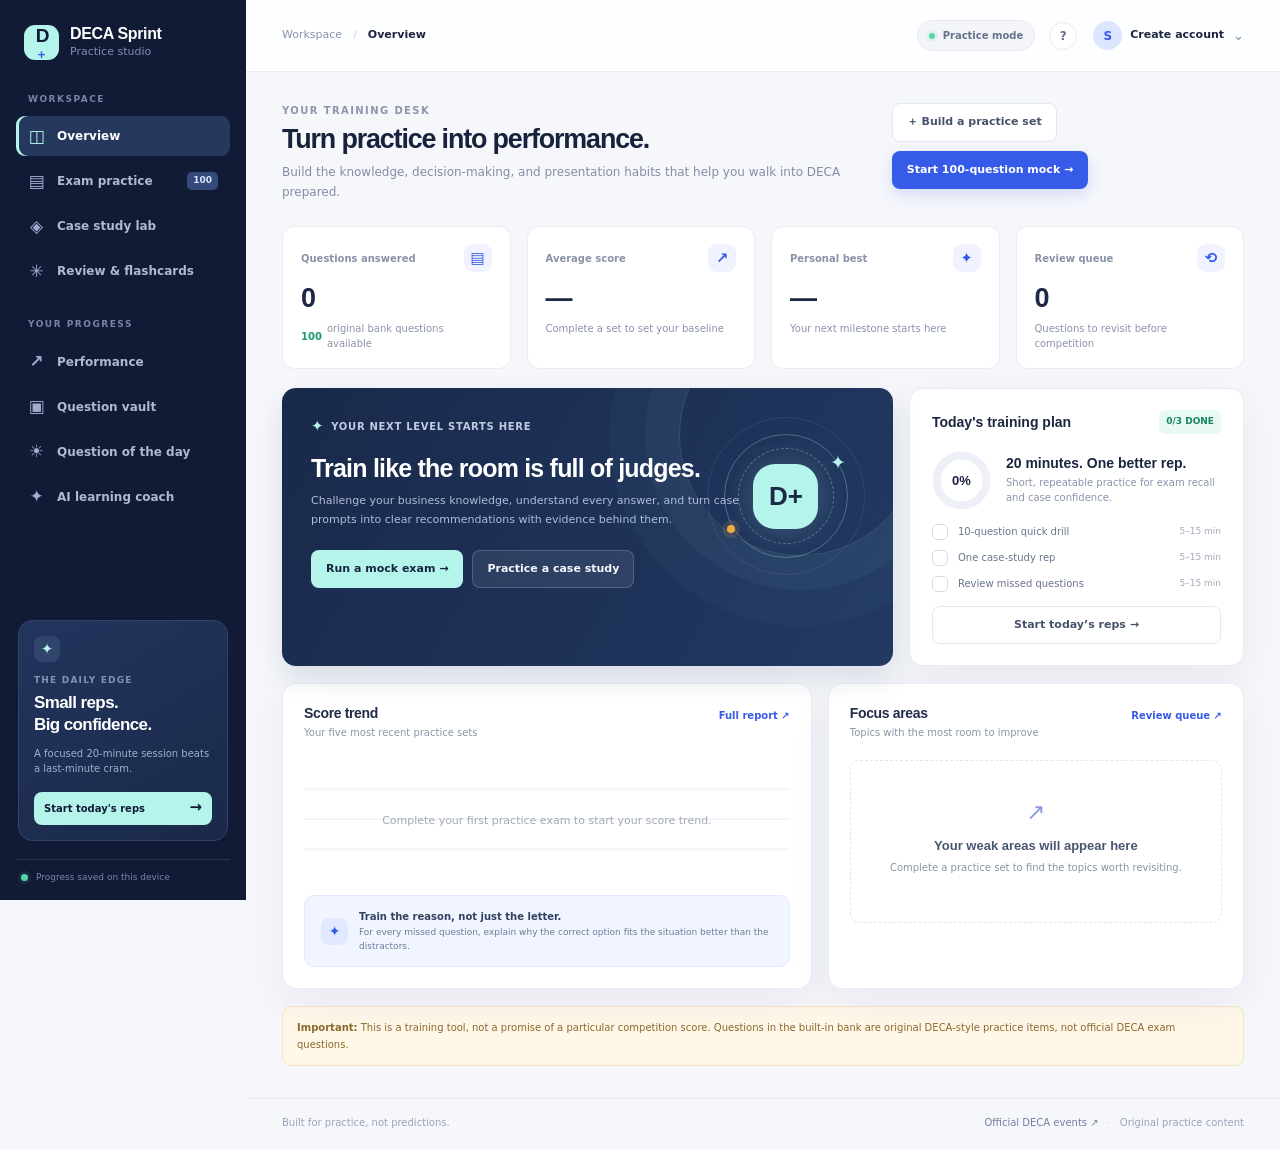
==== DECA_Sprint.html @ be333ed2 "Add files via upload" ====
<!doctype html>
<html lang="en">
<head>
  <meta charset="utf-8" />
  <meta name="viewport" content="width=device-width, initial-scale=1" />
  <meta name="theme-color" content="#111b35" />
  <meta name="description" content="A DECA practice studio for original exam-style questions, answer explanations, and role-play rehearsal." />
  <title>DECA Sprint — Practice Studio</title>
  <style>
:root{--ink:#1b2540;--muted:#768099;--muted2:#98a1b5;--line:#e8ebf2;--paper:#fff;--bg:#f5f7fb;--navy:#111b35;--navy2:#182644;--blue:#365be9;--blue2:#edf1ff;--cyan:#b5f4eb;--mint:#e3f8ef;--green:#198a62;--amber:#f1ad42;--red:#cc4e5d;--purple:#8b70ef;--shadow:0 14px 40px rgba(28,42,79,.06);font-family:'DM Sans',system-ui,-apple-system,BlinkMacSystemFont,'Segoe UI',sans-serif;color:var(--ink)}
*{box-sizing:border-box}html{scroll-behavior:smooth}body{margin:0;background:var(--bg);font-size:14px;line-height:1.5}button,input,select,textarea{font:inherit}button{cursor:pointer}button:focus-visible,a:focus-visible,input:focus-visible,select:focus-visible,textarea:focus-visible{outline:3px solid rgba(54,91,233,.26);outline-offset:2px}a{color:var(--blue);text-decoration:none}.app-shell{min-height:100vh;display:flex}.sidebar{width:246px;position:fixed;inset:0 auto 0 0;background:var(--navy);color:#d7def0;padding:25px 16px 16px;display:flex;flex-direction:column;z-index:20;overflow-y:auto}.brand{display:flex;align-items:center;gap:11px;padding:0 8px 32px;color:white}.brand-mark{width:35px;height:35px;display:inline-grid;place-items:center;background:var(--cyan);color:var(--navy);border-radius:11px;font:800 19px Manrope,sans-serif;letter-spacing:-2px;flex:none}.brand-mark span{color:var(--blue);font-size:13px;vertical-align:top;letter-spacing:0}.brand-copy strong{font:800 16px Manrope,sans-serif;display:block;letter-spacing:-.35px}.brand-copy small{display:block;font-size:11px;color:#8290b1;margin-top:1px}.sidebar-label{color:#7785a8;letter-spacing:1.5px;font-weight:700;font-size:9px;padding:0 12px 10px}.sidebar-label.spaced{margin-top:27px}.primary-nav{display:grid;gap:5px}.nav-item{width:100%;border:0;display:flex;align-items:center;gap:12px;padding:11px 12px;color:#aeb9d4;border-radius:9px;background:transparent;text-align:left;font-size:12px;font-weight:600;transition:background .16s,color .16s}.nav-item:hover{background:#1b2a4a;color:white}.nav-item.active{background:#27385f;color:#fff;box-shadow:inset 3px 0 0 var(--cyan)}.nav-icon{width:17px;font-size:17px;text-align:center;color:#9eacd0;line-height:1}.nav-item.active .nav-icon{color:var(--cyan)}.nav-count{font-size:9px;margin-left:auto;background:#334a7a;border-radius:5px;padding:2px 6px;color:#dbe5ff}.nav-dot{margin-left:auto;width:6px;height:6px;background:var(--amber);border-radius:50%;display:none}.nav-dot.show{display:block}.sidebar-spacer{min-height:25px;flex:1}.sidebar-challenge{background:linear-gradient(150deg,#22355d,#1a2949);border:1px solid #314469;border-radius:14px;padding:15px;margin:24px 2px 18px}.challenge-icon{width:26px;height:26px;display:grid;place-items:center;border-radius:8px;background:#31446c;color:var(--cyan);font-size:15px;margin-bottom:12px}.challenge-eyebrow{font-size:9px;font-weight:700;letter-spacing:1.2px;color:#8293b9;margin:0 0 5px}.sidebar-challenge strong{font:800 17px/1.3 Manrope,sans-serif;color:#fff;letter-spacing:-.6px}.challenge-copy{font-size:10px;color:#a2b0cf;line-height:1.55;margin:9px 0 15px}.sidebar-challenge-btn{border:0;background:var(--cyan);color:var(--navy);width:100%;border-radius:8px;padding:9px 10px;font-weight:700;font-size:10px;text-align:left}.sidebar-challenge-btn span{float:right;font-size:15px;line-height:12px}.sidebar-foot{padding:11px 5px 0;border-top:1px solid #293652;display:flex;gap:8px;align-items:center;color:#7785a8;font-size:9px}.status-pip{display:inline-block;width:7px;height:7px;background:#53d5a5;border-radius:50%;box-shadow:0 0 0 3px rgba(83,213,165,.1);flex:none}.main-area{margin-left:246px;width:calc(100% - 246px);min-width:0;display:flex;flex-direction:column;min-height:100vh}.topbar{height:72px;display:flex;align-items:center;justify-content:space-between;padding:0 36px;background:rgba(255,255,255,.82);border-bottom:1px solid #e9ecf3;position:sticky;top:0;z-index:10;backdrop-filter:blur(15px)}.breadcrumbs{display:flex;align-items:center;gap:11px;font-size:11px;color:#8992a7}.breadcrumbs strong{font-weight:700;color:var(--ink)}.crumb-slash{color:#ccd2df}.topbar-actions{display:flex;align-items:center;gap:14px}.practice-tag{font-size:10px;font-weight:700;color:#67728c;background:#f3f5fa;border:1px solid #e7eaf2;border-radius:20px;padding:7px 11px;display:flex;align-items:center;gap:8px}.practice-tag .status-pip{width:6px;height:6px}.icon-button{border:1px solid #e6eaf2;background:white;color:#66718b;width:28px;height:28px;border-radius:50%;font-size:12px;font-weight:700}.profile-button{display:flex;align-items:center;gap:8px;background:transparent;border:0;padding:0 0 0 2px;color:var(--ink);font-size:11px;font-weight:700}.avatar{width:29px;height:29px;border-radius:50%;display:grid;place-items:center;background:#dce6ff;color:#365be9;font-size:12px;font-weight:800}.chevron{font-size:13px;color:#939bb0;margin-left:1px}.mobile-brand{display:none}.content-area{width:100%;max-width:1430px;padding:31px 36px 32px;margin:0 auto;flex:1;min-width:0;outline:none}.global-footer{padding:16px 36px 20px;color:#9aa3b6;font-size:10px;display:flex;align-items:center;justify-content:space-between;border-top:1px solid #e8ebf2}.global-footer a{color:#7280a1}.footer-sep{margin:0 9px;color:#c5cad6}
.eyebrow{font-size:10px;letter-spacing:1.4px;font-weight:800;color:#8c96ac;text-transform:uppercase}.page-title{font:800 clamp(24px,2.1vw,31px)/1.22 Manrope,sans-serif;letter-spacing:-1.15px;margin:5px 0 7px;color:#18223c}.page-subtitle{font-size:12px;color:#838da4;margin:0;line-height:1.65;max-width:680px}.header-row{display:flex;justify-content:space-between;align-items:flex-start;gap:20px;margin-bottom:24px}.header-actions{display:flex;gap:9px;align-items:center;flex-wrap:wrap}.btn{display:inline-flex;align-items:center;justify-content:center;gap:8px;border:1px solid transparent;border-radius:8px;padding:10px 14px;font-size:11px;font-weight:700;transition:transform .14s,background .14s,border-color .14s;color:var(--ink);background:white}.btn:active{transform:translateY(1px)}.btn-primary{background:var(--blue);color:white;box-shadow:0 6px 15px rgba(54,91,233,.17)}.btn-primary:hover{background:#284dd8}.btn-secondary{border-color:#e3e7f0;background:#fff;color:#46516b}.btn-secondary:hover{border-color:#c6cee1;background:#fbfcff}.btn-ghost{background:transparent;color:#64708b;border-color:transparent}.btn-ghost:hover{background:#eff2f9}.btn-dark{background:var(--navy);color:#fff}.btn-danger{background:#fff5f5;border-color:#f3d6d9;color:#b33e4b}.btn-small{font-size:10px;padding:7px 10px;border-radius:7px}.btn-full{width:100%}.panel{background:#fff;border:1px solid #e9ecf3;border-radius:14px;box-shadow:var(--shadow)}.panel-pad{padding:21px}.section-title{font:800 14px Manrope,sans-serif;letter-spacing:-.35px;margin:0;color:#202b47}.section-desc{font-size:10px;color:#8b95aa;margin:4px 0 0;line-height:1.6}.panel-heading{display:flex;justify-content:space-between;align-items:flex-start;gap:15px;margin-bottom:19px}.link-btn{color:var(--blue);font-weight:700;font-size:10px;border:0;background:transparent;padding:3px 0}.muted{color:var(--muted)}.tiny{font-size:10px}.small{font-size:11px}.rule{border:0;border-top:1px solid #edf0f6;margin:17px 0}.grid{display:grid;gap:16px}.stats-grid{grid-template-columns:repeat(4,minmax(0,1fr));margin-bottom:19px}.stat-card{padding:17px 18px;border:1px solid #e9ecf3;border-radius:12px;background:#fff;min-width:0}.stat-top{display:flex;align-items:center;justify-content:space-between;gap:8px;color:#8992a8;font-size:10px;font-weight:600}.stat-icon{width:28px;height:28px;border-radius:9px;display:grid;place-items:center;background:#f0f3ff;color:var(--blue);font-size:15px}.stat-value{font:800 27px/1.25 Manrope,sans-serif;letter-spacing:-1.1px;margin:10px 0 5px;color:#1d2844}.stat-foot{font-size:10px;color:#8993a9;display:flex;align-items:center;gap:5px}.delta{font-weight:800;color:#1a986d}.overview-grid{grid-template-columns:minmax(0,1.55fr) minmax(260px,.85fr);align-items:stretch}.hero-card{position:relative;overflow:hidden;border:0;background:linear-gradient(120deg,#19294b,#223962);color:#fff;min-height:236px;padding:27px 29px;box-shadow:0 13px 28px rgba(23,39,77,.12)}.hero-card:after{content:"";position:absolute;width:240px;height:240px;border:1px solid rgba(181,244,235,.15);border-radius:50%;right:-28px;top:-74px;box-shadow:0 0 0 34px rgba(181,244,235,.035),0 0 0 70px rgba(181,244,235,.025)}.hero-kicker{display:flex;align-items:center;gap:7px;color:#c1cce2;font-size:10px;font-weight:700;letter-spacing:.7px}.hero-kicker span{color:var(--cyan);font-size:15px}.hero-title{font:800 25px/1.23 Manrope,sans-serif;letter-spacing:-.8px;max-width:440px;margin:15px 0 9px;position:relative;z-index:1}.hero-copy{font-size:11px;color:#b0bdd8;max-width:440px;line-height:1.7;margin:0 0 20px;position:relative;z-index:1}.hero-actions{display:flex;gap:9px;align-items:center;position:relative;z-index:1}.btn-cyan{background:var(--cyan);color:#172440}.btn-cyan:hover{background:#d0fff6}.hero-secondary{background:rgba(255,255,255,.08);border-color:rgba(255,255,255,.18);color:#f7f9ff}.hero-secondary:hover{background:rgba(255,255,255,.14)}.hero-orbit{position:absolute;right:45px;top:46px;width:124px;height:124px;border:1px solid rgba(181,244,235,.3);border-radius:50%;display:grid;place-items:center;z-index:1}.hero-orbit:before,.hero-orbit:after{content:"";position:absolute;inset:13px;border:1px dashed rgba(181,244,235,.35);border-radius:50%}.hero-orbit:after{inset:-18px;border-color:rgba(255,255,255,.08);border-style:solid}.orbit-center{width:65px;height:65px;border-radius:22px;background:var(--cyan);color:#1b2944;display:grid;place-items:center;font:800 26px Manrope,sans-serif;box-shadow:0 0 32px rgba(181,244,235,.22)}.orbit-spark{position:absolute;right:1px;top:13px;color:var(--cyan);font-size:19px}.orbit-dot{position:absolute;width:8px;height:8px;border-radius:50%;background:var(--amber);left:2px;bottom:24px;box-shadow:0 0 0 5px rgba(241,173,66,.13)}.daily-card{padding:21px 22px;display:flex;flex-direction:column;min-height:236px}.daily-top{display:flex;align-items:center;justify-content:space-between}.daily-top h2{margin:0;font:800 14px Manrope,sans-serif}.day-pill{font-size:9px;font-weight:800;background:#e7f9f0;color:#17865f;border-radius:6px;padding:5px 7px}.daily-progress{display:flex;gap:15px;align-items:center;margin:17px 0 14px}.progress-ring{width:59px;height:59px;position:relative;flex:none}.progress-ring svg{width:100%;height:100%;transform:rotate(-90deg)}.ring-bg{fill:none;stroke:#edf0f6;stroke-width:7}.ring-value{fill:none;stroke:var(--blue);stroke-width:7;stroke-linecap:round;stroke-dasharray:138;stroke-dashoffset:138;transition:stroke-dashoffset .4s}.ring-center{position:absolute;inset:0;display:grid;place-items:center;font:800 13px Manrope,sans-serif}.daily-progress strong{font:800 14px Manrope,sans-serif;display:block}.daily-progress p{color:#8993aa;font-size:10px;line-height:1.55;margin:4px 0 0}.task-list{display:grid;gap:10px;margin:0 0 14px}.task-line{display:flex;align-items:center;gap:10px;font-size:10px;color:#69748d}.task-check{width:16px;height:16px;border-radius:5px;border:1.5px solid #d6dce9;display:inline-grid;place-items:center;color:white;font-size:10px;flex:none}.task-check.done{background:#1d9b6f;border-color:#1d9b6f}.daily-card .btn{margin-top:auto}.lower-grid{grid-template-columns:minmax(0,1.12fr) minmax(0,.88fr);margin-top:17px;align-items:stretch}.performance-card,.weak-card{padding:21px}.mini-chart{height:118px;width:100%;display:flex;align-items:flex-end;gap:14px;padding:5px 5px 0;position:relative;background:repeating-linear-gradient(to bottom,transparent 0,transparent 28px,#f0f2f7 29px,#f0f2f7 30px)}.chart-col{flex:1;display:flex;align-items:center;justify-content:flex-end;flex-direction:column;gap:6px;height:100%;min-width:0}.chart-bar{width:min(28px,70%);background:#aebcf9;border-radius:5px 5px 2px 2px;min-height:4px;position:relative;transition:height .3s}.chart-bar.latest{background:var(--blue)}.chart-label{font-size:9px;color:#a0a8b8}.chart-val{font-size:9px;color:#7e89a4;font-weight:700}.chart-empty{font-size:11px;color:#a0a8b8;text-align:center;margin:auto}.weak-list{display:grid;gap:15px}.weak-row{display:grid;grid-template-columns:minmax(0,1fr) 92px;gap:13px;align-items:center}.weak-row-title{font-size:10px;font-weight:700;color:#38435f}.weak-row-sub{color:#969fb2;font-size:9px;margin-top:3px}.weak-track{height:6px;background:#f0f2f8;border-radius:8px;overflow:hidden}.weak-fill{height:100%;background:var(--purple);border-radius:8px}.weak-fill.low{background:#efb556}.weak-row-rate{text-align:right;font-size:10px;font-weight:800;color:#78839a;margin-bottom:4px}.tip-strip{margin-top:17px;padding:13px 16px;background:#f0f5ff;border:1px solid #e1e9ff;border-radius:10px;display:flex;align-items:center;gap:11px}.tip-icon{width:27px;height:27px;background:#e0e9ff;border-radius:8px;display:grid;place-items:center;color:#365be9;flex:none}.tip-strip strong{font-size:10px;display:block;color:#334260}.tip-strip p{margin:2px 0 0;font-size:9px;color:#6f7b97;line-height:1.5}
/* setup */
.setup-layout{display:grid;grid-template-columns:minmax(0,1.35fr) minmax(290px,.65fr);gap:17px;align-items:start}.setup-main{padding:23px}.setup-section{padding:0 0 22px;margin-bottom:20px;border-bottom:1px solid #edf0f6}.setup-section:last-child{padding-bottom:0;margin-bottom:0;border:0}.step-head{display:flex;gap:11px;align-items:flex-start;margin-bottom:15px}.step-number{width:25px;height:25px;display:grid;place-items:center;border:1px solid #dfe5f2;border-radius:8px;color:var(--blue);font:800 11px Manrope,sans-serif;flex:none}.step-title{font:800 13px Manrope,sans-serif;margin:0}.step-copy{font-size:10px;color:#8c95a9;margin:3px 0 0}.choice-grid{display:grid;grid-template-columns:repeat(3,minmax(0,1fr));gap:9px}.choice-card{border:1px solid #e5e9f1;border-radius:10px;padding:13px 12px;background:white;text-align:left;position:relative;min-height:106px;transition:all .15s}.choice-card:hover{border-color:#bdcaff}.choice-card.selected{border:1.5px solid var(--blue);background:#f7f8ff;box-shadow:0 0 0 3px rgba(54,91,233,.06)}.choice-card.selected:after{content:'✓';position:absolute;right:10px;top:9px;background:var(--blue);color:white;border-radius:50%;width:17px;height:17px;display:grid;place-items:center;font-size:10px;font-weight:800}.choice-icon{width:27px;height:27px;border-radius:8px;display:grid;place-items:center;background:#e8edff;color:#365be9;font-size:15px;margin-bottom:10px}.choice-card:nth-child(2) .choice-icon{background:#e5f8f2;color:#128560}.choice-card:nth-child(3) .choice-icon{background:#fff0d9;color:#b67517}.choice-name{display:block;font:800 11px Manrope,sans-serif;color:#303b56}.choice-detail{display:block;font-size:9px;color:#8993a8;line-height:1.5;margin-top:4px;padding-right:8px}.form-label{font-size:10px;font-weight:800;color:#4a5570;display:block;margin-bottom:7px}.field{width:100%;border:1px solid #e1e6f0;border-radius:8px;padding:10px 11px;background:#fff;color:#38435d;font-size:11px;outline:none}.field:focus{border-color:#99adff;box-shadow:0 0 0 3px rgba(54,91,233,.07)}.field-grid{display:grid;grid-template-columns:1fr 1fr;gap:15px}.field-note{font-size:9px;color:#939cb0;margin-top:6px;line-height:1.5}.count-grid{display:grid;grid-template-columns:repeat(4,minmax(0,1fr));gap:8px}.count-choice{border:1px solid #e4e8f1;border-radius:8px;background:#fff;text-align:center;padding:11px 6px;color:#58647d}.count-choice strong{font:800 16px Manrope,sans-serif;display:block}.count-choice span{font-size:9px;color:#8e98ad}.count-choice.selected{border-color:var(--blue);background:#f6f8ff;color:var(--blue)}.count-choice:disabled{opacity:.35;cursor:not-allowed}.setup-side{display:grid;gap:14px}.exam-preview{padding:21px;background:linear-gradient(145deg,#172443,#24385e);color:white;border-radius:13px;box-shadow:var(--shadow)}.preview-chip{font-size:9px;letter-spacing:.9px;text-transform:uppercase;color:#a7b4d2;font-weight:800}.preview-big{font:800 35px Manrope,sans-serif;letter-spacing:-1.8px;margin:12px 0 0}.preview-big small{font:600 11px 'DM Sans';letter-spacing:0;color:#a9b5d0}.preview-sub{font-size:10px;color:#b0bdd6;margin:3px 0 17px}.preview-metrics{display:grid;grid-template-columns:1fr 1fr;border-top:1px solid rgba(255,255,255,.14);padding-top:15px;gap:13px}.preview-metric-label{font-size:9px;color:#9caccd}.preview-metric-value{font:700 13px Manrope,sans-serif;margin-top:2px}.preview-note{font-size:9px;color:#a7b4d2;line-height:1.6;margin:16px 0 0}.standards-card{padding:18px}.standards-list{display:grid;gap:12px;margin-top:14px}.standard-row{display:flex;gap:9px;align-items:flex-start;font-size:10px;color:#6c7893}.standard-check{display:grid;place-items:center;width:18px;height:18px;border-radius:6px;background:#e6f8f0;color:#1d926b;font-size:10px;flex:none}.standards-row-copy strong{display:block;color:#43506d;font-size:10px}.standards-row-copy span{font-size:9px;color:#98a1b4;display:block;margin-top:2px}
/* Exam */
.exam-toolbar{display:flex;align-items:center;justify-content:space-between;gap:12px;margin-bottom:17px}.exam-labels{display:flex;align-items:center;gap:8px;flex-wrap:wrap}.pill{display:inline-flex;align-items:center;gap:6px;padding:5px 8px;border-radius:6px;font-size:9px;font-weight:800;background:#f1f3fa;color:#69758f}.pill.blue{color:var(--blue);background:#edf1ff}.pill.green{color:#14805c;background:#e4f8ef}.pill.gold{color:#9d6818;background:#fff3dd}.exam-timer{font:800 16px Manrope,sans-serif;letter-spacing:.2px;color:#263250;display:flex;align-items:center;gap:8px}.exam-timer.warning{color:#ba3e4e}.timer-icon{font-size:16px;color:#8490ab}.exam-progress-track{height:5px;background:#e9edf6;border-radius:6px;overflow:hidden;margin-bottom:19px}.exam-progress-fill{height:100%;background:var(--blue);border-radius:6px;transition:width .2s}.exam-layout{display:grid;grid-template-columns:minmax(0,1fr) 250px;gap:16px;align-items:start}.question-panel{padding:25px;min-height:460px}.question-meta{display:flex;justify-content:space-between;align-items:center;gap:10px;margin-bottom:18px}.question-number{font-size:10px;color:#8d97aa;font-weight:700;letter-spacing:.5px}.flag-btn{background:transparent;border:0;color:#8d96aa;font-size:10px;display:flex;align-items:center;gap:6px;padding:5px}.flag-btn.flagged{color:#b57b1d}.question-stem{font:700 19px/1.5 Manrope,sans-serif;letter-spacing:-.35px;max-width:840px;margin:0 0 23px;color:#202b47}.answer-options{display:grid;gap:10px}.answer-option{width:100%;display:flex;align-items:flex-start;gap:12px;border:1px solid #e4e8f1;border-radius:10px;padding:13px 14px;background:#fff;color:#3b4661;text-align:left;transition:all .15s}.answer-option:hover{border-color:#b6c6ff;background:#fbfcff}.answer-option.selected{border-color:var(--blue);background:#f7f8ff;box-shadow:0 0 0 2px rgba(54,91,233,.055)}.answer-letter{width:25px;height:25px;border:1px solid #dfe4ef;border-radius:7px;display:grid;place-items:center;flex:none;font-size:10px;font-weight:800;color:#75809a;background:#fff}.answer-option.selected .answer-letter{background:var(--blue);border-color:var(--blue);color:#fff}.answer-text{font-size:12px;line-height:1.55;padding-top:3px}.question-foot{display:flex;justify-content:space-between;align-items:center;gap:12px;border-top:1px solid #edf0f6;margin-top:23px;padding-top:18px}.question-foot-left{font-size:10px;color:#9aa3b6}.question-foot-right{display:flex;gap:8px}.question-side{display:grid;gap:13px}.question-map{padding:17px}.map-head{display:flex;justify-content:space-between;align-items:center;font-size:11px;font-weight:800;color:#3b4661}.map-sub{font-size:9px;color:#969fb1;margin-top:4px}.question-grid{display:grid;grid-template-columns:repeat(5,minmax(0,1fr));gap:6px;margin-top:15px}.qnav{height:29px;border:1px solid #e4e8f0;border-radius:6px;display:grid;place-items:center;background:#fff;color:#8993a8;font-size:9px;font-weight:700}.qnav.current{border-color:var(--blue);background:var(--blue);color:white}.qnav.answered{background:#e8edff;border-color:#dce4ff;color:#3453c7}.qnav.flagged:after{content:'•';color:#dfa13e;font-size:18px;position:absolute;top:-9px;right:3px}.qnav{position:relative}.map-legend{display:flex;gap:11px;flex-wrap:wrap;margin-top:13px;font-size:8px;color:#9099ad}.legend-dot{width:7px;height:7px;border-radius:2px;display:inline-block;margin-right:4px;background:#e8edff}.legend-dot.current{background:var(--blue)}.legend-dot.flag{background:#e4b45e}.submit-card{padding:17px}.submit-card strong{font:800 12px Manrope,sans-serif}.submit-card p{font-size:10px;color:#8c96aa;line-height:1.6;margin:5px 0 13px}.submit-warning{padding:9px 11px;border-radius:7px;background:#fff7e9;color:#90641d;font-size:9px;line-height:1.5;margin-bottom:11px}
/* Results */
.results-hero{padding:24px;background:linear-gradient(130deg,#182746,#263d66);color:white;border-radius:14px;display:grid;grid-template-columns:1fr 190px;gap:20px;align-items:center;position:relative;overflow:hidden;margin-bottom:17px}.results-kicker{color:#b0bedb;font-size:10px;font-weight:800;letter-spacing:1.2px}.results-title{font:800 23px Manrope,sans-serif;margin:7px 0 5px;letter-spacing:-.7px}.results-copy{font-size:11px;color:#bdc8df;line-height:1.7;margin:0;max-width:600px}.score-ring{width:138px;height:138px;border:8px solid rgba(181,244,235,.16);border-top-color:var(--cyan);border-right-color:var(--cyan);border-radius:50%;display:grid;place-items:center;justify-self:center;transform:rotate(18deg)}.score-ring-inner{text-align:center;transform:rotate(-18deg)}.score-num{font:800 35px Manrope,sans-serif;letter-spacing:-1.5px}.score-caption{font-size:9px;color:#aab8d4;font-weight:700}.result-stat-row{display:grid;grid-template-columns:repeat(3,1fr);gap:10px;margin-bottom:17px}.result-stat{padding:14px 16px;background:#fff;border:1px solid #e9ecf3;border-radius:10px}.result-stat-label{font-size:9px;color:#8f99ad;font-weight:700}.result-stat-value{font:800 20px Manrope,sans-serif;margin-top:4px;letter-spacing:-.5px}.answer-key-card{padding:21px}.filter-tabs{display:flex;gap:6px;align-items:center}.filter-tab{border:1px solid #e5e9f2;border-radius:6px;background:#fff;color:#7b869f;font-weight:700;font-size:9px;padding:7px 9px}.filter-tab.active{color:var(--blue);border-color:#d9e1ff;background:#f5f7ff}.answer-table{width:100%;border-collapse:collapse;min-width:680px}.table-wrap{overflow:auto}.answer-table th{text-align:left;font-size:9px;letter-spacing:.7px;color:#929bb0;text-transform:uppercase;padding:11px 10px;border-bottom:1px solid #edf0f6;white-space:nowrap}.answer-table td{padding:13px 10px;border-bottom:1px solid #f0f2f7;vertical-align:top;font-size:10px;color:#596580}.answer-table tr:last-child td{border-bottom:0}.key-q{font-size:11px!important;font-weight:700;color:#303c58!important;min-width:210px;max-width:430px}.key-label{white-space:nowrap;font-weight:800}.key-label.good{color:#15875e}.key-label.bad{color:#c34c5b}.key-explain{line-height:1.6;min-width:220px;max-width:400px}.key-topic{font-size:9px;color:#929cb1;margin-top:4px}
/* Review */
.review-layout{display:grid;grid-template-columns:minmax(0,1.4fr) minmax(260px,.6fr);gap:17px;align-items:start}.flashcard-area{padding:23px}.flashcard{min-height:260px;background:linear-gradient(135deg,#f6f8ff,#fff);border:1px solid #e5eaff;border-radius:13px;padding:27px;display:flex;flex-direction:column;justify-content:center;align-items:center;text-align:center;position:relative}.flashcard-badge{position:absolute;top:16px;left:17px}.flashcard-question{font:800 21px/1.45 Manrope,sans-serif;letter-spacing:-.5px;max-width:560px;margin:0 auto 18px}.flashcard-answer{font-size:12px;line-height:1.8;color:#66728e;max-width:550px;margin:0}.flashcard-actions{display:flex;justify-content:center;gap:8px;margin-top:17px;flex-wrap:wrap}.review-stats{padding:21px}.review-counter{display:flex;justify-content:space-between;align-items:center;margin:14px 0 7px;font-size:10px;color:#8c96aa}.review-track{height:6px;background:#edf0f6;border-radius:8px;overflow:hidden}.review-track span{display:block;height:100%;background:var(--blue);border-radius:8px}.missed-list{display:grid;gap:8px;margin-top:14px}.missed-row{display:flex;align-items:center;gap:9px;padding:10px 11px;border:1px solid #edf0f6;border-radius:8px}.missed-icon{width:25px;height:25px;display:grid;place-items:center;border-radius:7px;background:#fff0f1;color:#cc4e5d;flex:none}.missed-row strong{display:block;font-size:10px;color:#38435e}.missed-row span{font-size:9px;color:#949db0}.missed-row button{margin-left:auto;border:0;background:transparent;color:#8490a8;font-size:14px}
/* Cases */
.case-layout{display:grid;grid-template-columns:minmax(0,1.15fr) minmax(285px,.85fr);gap:17px;align-items:start}.case-brief{padding:22px}.case-banner{padding:20px 22px;background:linear-gradient(120deg,#1b2b4c,#29436d);color:white;border-radius:11px;margin-bottom:17px;position:relative;overflow:hidden}.case-banner:after{content:'◈';position:absolute;right:20px;top:8px;font-size:75px;color:rgba(181,244,235,.12);font-weight:400}.case-banner .pill{background:rgba(255,255,255,.12);color:#d8e2f7}.case-banner h2{font:800 21px Manrope,sans-serif;letter-spacing:-.6px;margin:12px 0 6px;max-width:500px}.case-banner p{font-size:10px;line-height:1.65;color:#c1cce2;max-width:600px;margin:0}.case-block{margin:17px 0}.case-block h3{font:800 11px Manrope,sans-serif;color:#3e4963;margin:0 0 7px}.case-block p{font-size:11px;color:#69758e;line-height:1.8;margin:0}.case-data-grid{display:grid;grid-template-columns:repeat(3,1fr);gap:8px;margin-top:10px}.case-data{padding:11px;background:#f6f8fc;border:1px solid #edf0f6;border-radius:8px}.case-data span{display:block;font-size:9px;color:#8c96ab}.case-data strong{font:800 15px Manrope,sans-serif;color:#313d59;display:block;margin-top:3px}.case-asks{padding-left:18px;color:#67738c;font-size:10px;line-height:1.8}.case-side{display:grid;gap:13px}.case-timer-card{padding:19px}.phase-row{display:flex;gap:7px;margin:14px 0 15px}.phase{flex:1;border:1px solid #e4e8f0;background:#fff;padding:8px 7px;border-radius:7px;text-align:center;color:#8791a5;font-size:9px;font-weight:800}.phase.active{border-color:#a8b8ff;color:var(--blue);background:#f5f7ff}.phase.done{border-color:#c9efdf;color:#19865e;background:#edfbf5}.large-timer{font:800 34px Manrope,sans-serif;letter-spacing:-1.2px;text-align:center;margin:10px 0 1px;color:#1c2844}.timer-caption{text-align:center;color:#8994a9;font-size:9px}.case-tools{display:flex;gap:8px;margin-top:14px}.case-tools .btn{flex:1}.craft-card{padding:18px}.craft-list{display:grid;gap:10px;margin-top:13px}.craft-item{display:grid;grid-template-columns:28px 1fr;gap:9px;align-items:start}.craft-letter{width:26px;height:26px;display:grid;place-items:center;border-radius:8px;color:var(--blue);background:#edf1ff;font:800 11px Manrope,sans-serif}.craft-item strong{display:block;font-size:10px;color:#43506a}.craft-item p{font-size:9px;color:#929caf;margin:3px 0 0;line-height:1.55}.notes-panel{padding:21px;margin-top:17px}.notes-grid{display:grid;grid-template-columns:1fr 1fr;gap:12px}.notes-area{display:flex;flex-direction:column;gap:6px}.notes-area .field{min-height:90px;resize:vertical;line-height:1.7}.rubric-grid{display:grid;grid-template-columns:1fr 1fr;gap:9px;margin-top:12px}.rubric-item{padding:10px 11px;border:1px solid #e7ebf2;border-radius:8px;display:flex;align-items:flex-start;gap:8px;font-size:10px;color:#5e6a84;line-height:1.5}.rubric-item input{accent-color:var(--blue);margin:2px 0 0;flex:none}.case-feedback{padding:14px;border-radius:9px;background:#eaf8f1;color:#267355;font-size:10px;line-height:1.65;margin-top:12px}
/* Vault and progress */
.vault-grid{display:grid;grid-template-columns:minmax(0,1fr) minmax(280px,.72fr);gap:17px;align-items:start}.resource-list{display:grid;gap:10px}.resource-row{display:flex;align-items:flex-start;gap:12px;padding:13px;border:1px solid #edf0f6;border-radius:9px}.resource-icon{width:34px;height:34px;display:grid;place-items:center;background:#edf1ff;color:var(--blue);border-radius:9px;flex:none;font-size:15px}.resource-copy{flex:1;min-width:0}.resource-copy strong{font-size:11px;color:#35415e;display:block}.resource-copy p{font-size:9px;color:#8d97ab;margin:3px 0 0;line-height:1.65}.resource-row>a{font-size:9px;font-weight:800;white-space:nowrap;margin-top:6px}.import-drop{padding:19px;border:1px dashed #cfd6e6;border-radius:10px;background:#fafbfe;text-align:center}.import-symbol{width:39px;height:39px;display:grid;place-items:center;background:#edf1ff;color:var(--blue);border-radius:12px;font-size:18px;margin:0 auto 10px}.import-drop strong{font:800 12px Manrope,sans-serif;display:block}.import-drop p{font-size:10px;color:#8c96aa;line-height:1.65;margin:5px auto 13px;max-width:300px}.code-sample{background:#111b35;color:#dbe4ff;border-radius:8px;padding:12px;font:10px/1.8 ui-monospace,SFMono-Regular,monospace;overflow:auto;text-align:left}.vault-metrics{display:grid;grid-template-columns:repeat(3,1fr);gap:10px;margin:0 0 17px}.vault-metric{background:white;border:1px solid #e9ecf3;border-radius:10px;padding:13px}.vault-metric strong{font:800 21px Manrope,sans-serif;display:block}.vault-metric span{font-size:9px;color:#8d97aa}.cluster-bars{display:grid;gap:14px}.cluster-bar-row{display:grid;grid-template-columns:minmax(140px,1fr) 2fr 36px;gap:12px;align-items:center}.cluster-bar-name{font-size:10px;font-weight:700;color:#53607b}.cluster-bar-track{height:7px;border-radius:8px;background:#eef1f7;overflow:hidden}.cluster-bar-fill{height:100%;border-radius:8px;background:var(--blue)}.cluster-bar-score{text-align:right;font-size:10px;font-weight:800;color:#56617a}.history-list{display:grid;gap:0}.history-row{display:grid;grid-template-columns:minmax(0,1fr) 74px 58px;gap:12px;align-items:center;border-bottom:1px solid #eff1f6;padding:13px 0}.history-row:last-child{border-bottom:0}.history-row strong{font-size:10px;color:#35415c;display:block}.history-row span{font-size:9px;color:#969fb2;display:block;margin-top:2px}.history-score{font:800 14px Manrope,sans-serif;text-align:right}.history-mark{font-size:9px;color:#7b869f;text-align:right}.empty-state{padding:34px 20px;text-align:center;border:1px dashed #e0e5ef;border-radius:10px;color:#8993a7}.empty-symbol{font-size:23px;margin-bottom:8px;color:#8c9ce5}.empty-state strong{display:block;font:800 13px Manrope,sans-serif;color:#495570}.empty-state p{font-size:10px;max-width:390px;margin:6px auto 12px;line-height:1.7}.toast{position:fixed;bottom:24px;right:24px;z-index:100;background:#172340;color:white;border:1px solid #2b3c61;padding:12px 15px;border-radius:9px;box-shadow:0 12px 25px rgba(12,21,41,.2);font-size:11px;max-width:min(400px,calc(100% - 30px));opacity:0;transform:translateY(10px);pointer-events:none;transition:all .2s}.toast.show{opacity:1;transform:translateY(0)}.disclaimer{background:#fff8e9;border:1px solid #f5e4c1;border-radius:9px;padding:12px 14px;font-size:10px;color:#8b682b;line-height:1.7}.subtle-link{font-size:10px;color:#8590a7;font-weight:600}.form-error{font-size:10px;color:#be4756;margin-top:8px}
@media(max-width:1200px){.content-area{padding:26px 25px}.topbar{padding:0 25px}.hero-orbit{right:25px;opacity:.6}.overview-grid{grid-template-columns:minmax(0,1.4fr) minmax(245px,.85fr)}.exam-layout{grid-template-columns:minmax(0,1fr) 225px}.question-panel{padding:21px}.sidebar{width:225px}.main-area{margin-left:225px;width:calc(100% - 225px)}}
@media(max-width:1000px){.stats-grid{grid-template-columns:repeat(2,minmax(0,1fr))}.overview-grid,.lower-grid,.setup-layout,.case-layout,.vault-grid,.review-layout{grid-template-columns:1fr}.hero-card{min-height:220px}.daily-card{min-height:unset}.setup-side{grid-template-columns:1fr 1fr}.exam-layout{grid-template-columns:minmax(0,1fr) 225px}.hero-orbit{right:55px}.case-side{grid-template-columns:1fr 1fr}.case-timer-card{min-height:220px}}
@media(max-width:760px){.sidebar{width:100%;height:auto;bottom:auto;position:sticky;top:0;padding:8px 12px;flex-direction:row;align-items:center;gap:10px;overflow-x:auto;overflow-y:hidden}.brand{padding:0 5px;min-width:max-content}.brand-mark{width:31px;height:31px}.brand-copy strong{font-size:13px}.brand-copy small,.sidebar-label,.sidebar-spacer,.sidebar-challenge,.sidebar-foot{display:none}.primary-nav{display:flex;gap:4px;align-items:center}.nav-item{width:auto;padding:9px 10px;gap:7px;min-width:max-content;font-size:10px}.nav-icon{font-size:14px}.nav-count{display:none}.main-area{margin-left:0;width:100%}.topbar{height:56px;position:static;padding:0 17px}.breadcrumbs{font-size:10px}.topbar-actions{gap:7px}.practice-tag{display:none}.profile-name,.chevron{display:none}.avatar{width:27px;height:27px}.icon-button{width:27px;height:27px}.content-area{padding:22px 16px 26px}.global-footer{padding:14px 16px;gap:12px;align-items:flex-start;flex-direction:column}.header-row{display:block;margin-bottom:20px}.header-actions{margin-top:15px}.hero-card{padding:23px;min-height:255px}.hero-orbit{opacity:.3;right:-8px;top:55px}.hero-title{font-size:23px;max-width:330px}.hero-copy{max-width:340px}.setup-side{grid-template-columns:1fr}.choice-grid{grid-template-columns:1fr}.choice-card{min-height:85px;display:grid;grid-template-columns:35px 1fr;column-gap:8px;align-items:center}.choice-icon{grid-row:span 2;margin:0}.choice-name{align-self:end}.choice-detail{align-self:start}.setup-main{padding:17px}.field-grid{grid-template-columns:1fr}.exam-toolbar{align-items:flex-start}.exam-layout{grid-template-columns:1fr}.question-side{grid-template-columns:1fr}.question-map{order:2}.submit-card{order:1}.question-panel{padding:18px;min-height:unset}.question-stem{font-size:17px}.question-foot{align-items:flex-start;flex-direction:column}.question-foot-right{width:100%;justify-content:space-between}.question-foot-right .btn{flex:1}.question-grid{grid-template-columns:repeat(10,minmax(0,1fr))}.results-hero{grid-template-columns:1fr;padding:22px}.score-ring{grid-row:1;grid-column:1;justify-self:start;width:94px;height:94px;border-width:6px;margin-bottom:8px}.score-num{font-size:25px}.results-hero>div:first-child{grid-row:2}.result-stat-row{grid-template-columns:1fr}.filter-tabs{flex-wrap:wrap}.answer-key-card{padding:15px}.case-side{grid-template-columns:1fr}.notes-grid,.rubric-grid{grid-template-columns:1fr}.case-data-grid{grid-template-columns:1fr 1fr 1fr}.vault-metrics{grid-template-columns:repeat(3,minmax(0,1fr))}.vault-metric{padding:11px}.vault-metric strong{font-size:18px}.cluster-bar-row{grid-template-columns:minmax(110px,1.2fr) 2fr 32px;gap:8px}.history-row{grid-template-columns:minmax(0,1fr) 50px 45px}.toast{bottom:12px;right:12px}}
@media(max-width:480px){.nav-item{font-size:0;gap:0;padding:10px 12px}.nav-icon{font-size:17px}.nav-count{display:none}.stats-grid{gap:9px}.stat-card{padding:13px}.stat-value{font-size:23px}.stat-foot{font-size:9px}.daily-progress{gap:11px}.header-actions .btn{flex:1}.count-grid{grid-template-columns:repeat(2,minmax(0,1fr))}.question-grid{grid-template-columns:repeat(7,minmax(0,1fr))}.case-data-grid{grid-template-columns:1fr}.results-title{font-size:21px}.vault-grid{min-width:0}.resource-row{gap:8px;padding:10px}.resource-row>a{white-space:normal;text-align:right}.page-title{font-size:24px}}
@media(prefers-reduced-motion:reduce){*,*:before,*:after{scroll-behavior:auto!important;transition:none!important}}
.answer-option.correct-choice{border-color:#b5e9d4;background:#f0fbf6}.answer-option.correct-choice .answer-letter{border-color:#1d986b;background:#1d986b;color:#fff}.answer-option.incorrect-choice{border-color:#f0c7cc;background:#fff6f7}.answer-option.incorrect-choice .answer-letter{border-color:#c44d5b;background:#c44d5b;color:#fff}.answer-option:disabled{cursor:default}
@media(max-width:760px){.app-shell{display:block}}

</style>
</head>
<body>
  <div class="app-shell">
    <aside class="sidebar" id="sidebar">
      <a href="#dashboard" class="brand" data-view="dashboard" aria-label="DECA Sprint home">
        <span class="brand-mark">D<span>+</span></span>
        <span class="brand-copy"><strong>DECA Sprint</strong><small>Practice studio</small></span>
      </a>
      <div class="sidebar-label">WORKSPACE</div>
      <nav class="primary-nav" aria-label="Main navigation">
        <button class="nav-item active" data-view="dashboard"><span class="nav-icon">◫</span><span>Overview</span></button>
        <button class="nav-item" data-view="exam-setup"><span class="nav-icon">▤</span><span>Exam practice</span><span class="nav-count">100</span></button>
        <button class="nav-item" data-view="case-coach"><span class="nav-icon">◈</span><span>Case study lab</span></button>
        <button class="nav-item" data-view="review"><span class="nav-icon">✳</span><span>Review & flashcards</span><span id="reviewNavCount" class="nav-dot"></span></button>
      </nav>
      <div class="sidebar-label spaced">YOUR PROGRESS</div>
      <nav class="primary-nav" aria-label="Progress navigation">
        <button class="nav-item" data-view="progress"><span class="nav-icon">↗</span><span>Performance</span></button>
        <button class="nav-item" data-view="vault"><span class="nav-icon">▣</span><span>Question vault</span></button>
        <button class="nav-item" data-view="daily"><span class="nav-icon">☀</span><span>Question of the day</span></button>
        <button class="nav-item" data-view="coach"><span class="nav-icon">✦</span><span>AI learning coach</span></button>
      </nav>
      <div class="sidebar-spacer"></div>
      <div class="sidebar-challenge">
        <div class="challenge-icon">✦</div>
        <p class="challenge-eyebrow">THE DAILY EDGE</p>
        <strong>Small reps.<br />Big confidence.</strong>
        <p class="challenge-copy">A focused 20-minute session beats a last-minute cram.</p>
        <button class="sidebar-challenge-btn" data-action="daily-session">Start today's reps <span>→</span></button>
      </div>
      <div class="sidebar-foot"><span class="status-pip"></span><span>Progress saved on this device</span></div>
    </aside>

    <main class="main-area">
      <header class="topbar">
        <div class="mobile-brand"><span class="brand-mark">D<span>+</span></span><strong>DECA Sprint</strong></div>
        <div class="breadcrumbs"><span>Workspace</span><span class="crumb-slash">/</span><strong id="pageCrumb">Overview</strong></div>
        <div class="topbar-actions">
          <div class="practice-tag"><span class="status-pip"></span> Practice mode</div>
          <button class="icon-button" data-action="quick-help" aria-label="Help" title="Help">?</button>
          <button class="profile-button" data-view="account" title="Account and saved progress"><span class="avatar" id="profileAvatar">S</span><span class="profile-name" id="profileName">Create account</span><span class="chevron">⌄</span></button>
        </div>
      </header>
      <div id="appContent" class="content-area" tabindex="-1"></div>
      <footer class="global-footer">
        <span>Built for practice, not predictions.</span>
        <span><a href="https://www.deca.org/compete" target="_blank" rel="noopener noreferrer">Official DECA events ↗</a><span class="footer-sep">·</span><span>Original practice content</span></span>
      </footer>
    </main>
  </div>
  <div id="toast" class="toast" role="status" aria-live="polite"></div>
  <input id="importFile" type="file" accept=".csv,.json,application/json,text/csv" hidden />
  <script>
/* Original DECA-style practice questions. Not official DECA exam content. */
let questionSequence = 0;
const q = (cluster, topic, difficulty, question, options, answer, explanation, target) => ({
  id: `${cluster.toLowerCase().replace(/[^a-z0-9]+/g,'-')}-${topic.toLowerCase().replace(/[^a-z0-9]+/g,'-')}-${String(++questionSequence).padStart(3,'0')}`, 
  cluster, topic, difficulty, question, options, answer, explanation, target, source: 'Original practice'
});

const QUESTIONS = [
  // BUSINESS ADMINISTRATION CORE (16)
  q('Business Administration Core','Business fundamentals',1,'Which statement best describes a business’s primary purpose in a market economy?', ['To eliminate all competition','To create value for customers while operating sustainably','To guarantee every employee the same role','To avoid responding to consumer demand'],'B','Businesses create value by solving customer problems or meeting needs; sustainable operations allow them to continue serving customers.','Business concepts'),
  q('Business Administration Core','Communication',1,'A customer misunderstands a return policy. What is the best first response from the employee?', ['Repeat the policy louder','Blame the customer for not reading it','Listen, clarify the concern, and explain the policy respectfully','Immediately promise an exception'],'C','Active listening and a clear, respectful explanation address the issue without escalating it or promising something unauthorized.','Customer relations'),
  q('Business Administration Core','Ethics',2,'A salesperson notices that a product description contains a claim the company cannot verify. What should the salesperson do?', ['Use the claim because competitors do','Remove or verify the claim before promoting the product','Hide the claim in smaller text','Ask customers to decide whether it is true'],'B','Marketing claims should be truthful and supportable. Unverified claims can mislead customers and damage trust.','Business ethics'),
  q('Business Administration Core','Economics',1,'When the price of a product rises and other factors stay the same, what generally happens to quantity demanded?', ['It rises in every case','It stays fixed','It decreases','It becomes unlimited'],'C','The law of demand states that, other things equal, a higher price usually leads to a lower quantity demanded.','Economic principles'),
  q('Business Administration Core','Management',2,'A manager sets a measurable sales target, assigns responsibilities, and checks progress weekly. Which management function is most directly demonstrated by checking progress?', ['Controlling','Staffing','Negotiating','Product development'],'A','Controlling includes measuring actual performance against goals and making adjustments when needed.','Management functions'),
  q('Business Administration Core','Decision making',2,'A team has three possible solutions and limited time. Which approach is most likely to produce a defensible choice?', ['Choose the first idea','Compare options against agreed criteria and evidence','Choose the most expensive option','Delay until every uncertainty disappears'],'B','Explicit criteria and evidence make decisions more consistent, explainable, and aligned with the objective.','Decision making'),
  q('Business Administration Core','Teamwork',1,'Two teammates disagree about a project deadline. What is the most productive next step?', ['Ignore the disagreement','Escalate immediately without discussion','Clarify task dependencies and agree on a realistic schedule','Let the person with the loudest voice decide'],'C','A shared understanding of dependencies, constraints, and priorities helps the team reach a workable agreement.','Teamwork'),
  q('Business Administration Core','Data interpretation',2,'A store had 80 transactions on Monday and 100 on Tuesday. What was the percentage increase?', ['20%','25%','80%','125%'],'B','The increase is 20 transactions. Divide 20 by the original 80: 20 ÷ 80 = 25%.','Business math'),
  q('Business Administration Core','Customer service',1,'A customer reports a defective item and is upset. Which action best supports service recovery?', ['Acknowledge the problem and explain the available remedies','Argue that defects are rare','Transfer the customer repeatedly','Offer an unrelated discount without listening'],'A','Acknowledging the issue, listening, and clearly explaining realistic remedies helps restore confidence.','Customer service'),
  q('Business Administration Core','Professionalism',1,'Which email subject line is most useful when asking a supervisor to approve a revised event budget?', ['Hey!!!','Important stuff','Approval requested: revised event budget for Friday','Please read whenever'],'C','A specific subject line communicates the purpose and relevant context immediately.','Professional communication'),
  q('Business Administration Core','Information management',2,'A team stores customer details in a shared spreadsheet. Which practice is most appropriate?', ['Give everyone unrestricted access','Collect only needed information and limit access to authorized staff','Use personal email accounts to share copies','Keep the file public so it is easy to find'],'B','Data minimization and restricted access reduce privacy and security risks.','Information management'),
  q('Business Administration Core','Operations',2,'A café repeatedly runs out of its most popular pastry before lunch. Which data would be most useful first?', ['The owner’s favourite flavours','Daily demand and sales by time period','The colour of the display case','The number of posts the café made last year'],'B','Sales by time period helps match production and inventory to actual demand patterns.','Operations management'),
  q('Business Administration Core','Business law and policy',3,'An employee is unsure whether a proposed promotion complies with company policy. What is the best next step?', ['Launch it and ask forgiveness later','Check the relevant policy and consult the appropriate supervisor','Assume verbal approval is unnecessary','Delete the written policy'],'B','Checking policy and obtaining appropriate guidance reduces compliance and reputational risk.','Policies and compliance'),
  q('Business Administration Core','Economic indicators',2,'A rise in the consumer price level over time is known as:', ['Deflation','Inflation','Depreciation','Appreciation'],'B','Inflation is a sustained increase in the general price level of goods and services.','Economic indicators'),
  q('Business Administration Core','Goal setting',2,'Which objective is the strongest example of a SMART goal?', ['Improve service soon','Make customers happier','Increase the post-purchase survey rating from 4.1 to 4.4 by March 31','Become the best store'],'C','It is specific, measurable, time-bound, and gives a clear target for improvement.','Goal setting'),
  q('Business Administration Core','Conflict resolution',3,'A staff member repeatedly misses a shared deadline. Which response best combines accountability and problem solving?', ['Publicly criticize the staff member','Remove every responsibility without a conversation','Discuss the impact privately, identify barriers, and agree on checkpoints','Ignore future missed deadlines'],'C','A private, specific conversation can uncover barriers while setting clear expectations and follow-up.','Conflict resolution'),

  // MARKETING (14)
  q('Marketing','Segmentation',1,'A sportswear brand divides customers into groups based on age, location, and lifestyle. This is an example of:', ['Market segmentation','Inventory turnover','Price skimming','Internal auditing'],'A','Segmentation divides a broad market into meaningful groups with similar characteristics or needs.','Market segmentation'),
  q('Marketing','Marketing mix',1,'Which element of the marketing mix refers to where and how customers can buy a product?', ['Product','Price','Place','Promotion'],'C','Place covers distribution channels, availability, and how the offering reaches customers.','Marketing mix'),
  q('Marketing','Promotion',2,'A new café wants local awareness on a limited budget. Which approach is most directly targeted?', ['Buy national television ads','Partner with nearby student clubs and use location-targeted social content','Raise prices before opening','Reduce opening hours'],'B','Local partnerships and geographically targeted content can reach nearby customers efficiently.','Promotion strategy'),
  q('Marketing','Market research',2,'A company wants to understand why customers stopped buying. Which method best gathers detailed explanations from former customers?', ['A focus group or structured interviews','A count of warehouse shelves','A random change to the logo','A review of staff vacation days'],'A','Interviews and focus groups can uncover motives and unmet needs; they complement quantitative data.','Market research'),
  q('Marketing','Branding',1,'What is the main purpose of a brand position statement?', ['List every product specification','Define the target customer, category, difference, and benefit','Replace all market research','Guarantee a particular sales result'],'B','Positioning clarifies who the brand serves, the space it competes in, and why it is distinct.','Brand positioning'),
  q('Marketing','Pricing',2,'A product costs $24 to make and sells for $40. What is its gross profit per unit before other expenses?', ['$16','$24','$40','$64'],'A','Gross profit per unit is selling price minus product cost: $40 − $24 = $16.','Pricing and margins'),
  q('Marketing','Customer journey',2,'A high number of shoppers add items to an online cart but do not check out. Which metric is most relevant to investigate?', ['Cart abandonment rate','Employee absenteeism','Factory utilization','Net promoter score only'],'A','Cart abandonment measures the share of carts that do not become completed purchases and helps locate checkout friction.','Marketing analytics'),
  q('Marketing','Digital marketing',2,'An email campaign has 10,000 delivered emails and 2,000 unique opens. What is the open rate?', ['2%','10%','20%','50%'],'C','Open rate is unique opens divided by delivered emails: 2,000 ÷ 10,000 = 20%.','Campaign metrics'),
  q('Marketing','Product life cycle',2,'A product has rapidly rising sales, new competitors, and growing awareness. Which product life-cycle stage is most likely?', ['Introduction','Growth','Decline','Discontinuation only'],'B','Growth often features accelerating demand, increasing competition, and broader market awareness.','Product life cycle'),
  q('Marketing','Public relations',3,'A brand discovers a factual error in a widely shared promotional post. What is the strongest response?', ['Delete all comments and stay silent','Correct the information promptly, explain the correction, and update the original where possible','Blame a customer','Publish a different ad and pretend nothing happened'],'B','Prompt transparent correction limits misinformation and signals accountability.','Public relations'),
  q('Marketing','Target audience',2,'A premium running shoe is designed for experienced marathoners who value performance data. Which research question best tests the intended audience?', ['What colour is most popular among all shoppers?','Which performance features influence marathoners’ purchase decisions and willingness to pay?','How many people own a television?','What is the average length of a shopping aisle?'],'B','The question targets the identified segment and tests relevant purchase drivers.','Target marketing'),
  q('Marketing','Sales promotion',1,'A coupon that gives 15% off for one week is primarily a:', ['Short-term sales promotion','Long-term employee benefit','Distribution channel','Market segmentation variable'],'A','Coupons are short-term incentives intended to encourage trial or purchase.','Sales promotion'),
  q('Marketing','Ethical marketing',3,'A company wants to advertise a product as “the most sustainable choice” but has evidence for only one packaging feature. What should it do?', ['Make the broad claim anyway','Use a narrower, specific claim supported by evidence','Avoid mentioning any evidence','Compare itself to a fictitious competitor'],'B','Environmental claims should be specific and substantiated; broad claims can mislead consumers.','Ethical marketing'),
  q('Marketing','Channel strategy',3,'A small maker sells through its own website and a retailer. The retailer complains that the maker undercuts its price online. What should the maker do first?', ['End the retailer relationship immediately','Review channel agreements, customer segments, and total channel economics','Raise every price without analysis','Stop tracking online sales'],'B','Channel conflict should be addressed by reviewing agreements, positioning, economics, and potential coordinated pricing policies.','Distribution strategy'),

  // FINANCE (14)
  q('Finance','Financial statements',1,'Which financial statement reports revenue and expenses over a period?', ['Income statement','Balance sheet','Bank reconciliation only','Inventory tag'],'A','The income statement summarizes revenue, expenses, and resulting profit or loss over a period.','Financial statements'),
  q('Finance','Balance sheet',1,'Which equation correctly represents the accounting equation?', ['Assets = Liabilities + Owner’s equity','Revenue = Assets + Expenses','Cash = Profit × Time','Liabilities = Sales − Marketing'],'A','Assets are financed by liabilities and owners’ equity.','Accounting equation'),
  q('Finance','Profitability',2,'A business has $12,000 in sales and $9,000 in cost of goods sold. What is its gross profit margin?', ['25%','33.3%','75%','300%'],'A','Gross profit is $3,000. Gross profit margin is $3,000 ÷ $12,000 = 25%.','Profitability ratios'),
  q('Finance','Cash flow',2,'A business is profitable on paper but cannot pay suppliers because customers pay late. Which issue is it facing?', ['Cash-flow timing','Excess brand awareness','Market segmentation','Depreciation only'],'A','Profit does not guarantee cash on hand. Delayed collections can create a liquidity problem.','Cash-flow management'),
  q('Finance','Budgeting',1,'What is the primary purpose of a cash budget?', ['Forecast cash inflows and outflows','Choose a company slogan','Set employee uniforms','Measure social media sentiment'],'A','A cash budget estimates when money will enter and leave the business to plan liquidity.','Budgeting'),
  q('Finance','Break-even',2,'Fixed costs are $2,000 per month. Price per unit is $30 and variable cost is $20. How many units are needed to break even?', ['20','100','200','600'],'C','Contribution per unit is $10 ($30 − $20). Break-even units = $2,000 ÷ $10 = 200.','Break-even analysis'),
  q('Finance','Credit',1,'A lender’s annual percentage rate (APR) is most useful for comparing:', ['The annualized cost of borrowing, including certain fees','The colour of a credit card','A business’s market share','Inventory shelf space'],'A','APR standardizes the annualized cost of borrowing and can include certain fees, though terms still matter.','Credit and borrowing'),
  q('Finance','Time value of money',2,'Why is $100 received today generally worth more than $100 received one year from now?', ['Money today can be saved or invested and may earn a return','Future money is always counterfeit','Inflation only affects businesses','The two amounts are always identical in value'],'A','Money received sooner can earn returns and has more immediate purchasing power.','Time value of money'),
  q('Finance','Financial ratios',3,'A company has current assets of $45,000 and current liabilities of $30,000. What is its current ratio?', ['0.67','1.0','1.5','15.0'],'C','Current ratio = current assets ÷ current liabilities = $45,000 ÷ $30,000 = 1.5.','Liquidity ratios'),
  q('Finance','Risk and return',2,'Compared with a diversified portfolio, holding all savings in one company’s stock generally creates:', ['Less company-specific risk','More company-specific risk','Guaranteed higher returns','No possibility of loss'],'B','Diversification spreads exposure; concentration in one company increases the impact of company-specific problems.','Investment risk'),
  q('Finance','Accounts receivable',2,'A business tightens its credit policy. Which outcome is a likely trade-off?', ['Fewer late payments but potentially fewer sales to credit-sensitive customers','Guaranteed sales growth','No change in collections','Higher inventory quality automatically'],'A','Stricter credit terms can reduce bad debts and collection delays, but may deter some customers.','Credit management'),
  q('Finance','Depreciation',2,'Why do businesses record depreciation on many long-lived assets?', ['To allocate an asset’s cost over its useful life','To increase its original purchase price','To record every cash sale','To remove all maintenance costs'],'A','Depreciation allocates the depreciable cost of a tangible asset across periods that benefit from its use.','Asset accounting'),
  q('Finance','Investment analysis',3,'A project costs $5,000 and is expected to generate $6,000 in present value of future cash inflows. What is its net present value?', ['−$1,000','$0','$1,000','$11,000'],'C','NPV = present value of inflows minus initial cost = $6,000 − $5,000 = $1,000.','Capital budgeting'),
  q('Finance','Internal controls',3,'One employee receives cash, records sales, and reconciles the bank account. What is the main control concern?', ['Too much task specialization','Lack of separation of duties','Too many approval steps','Excess market research'],'B','Separating custody, recording, and reconciliation makes it harder for errors or fraud to go undetected.','Internal controls'),

  // HOSPITALITY & TOURISM (14)
  q('Hospitality & Tourism','Guest service',1,'A hotel guest says their room is not ready at the promised time. What should the front desk do first?', ['Acknowledge the inconvenience, check the status, and give a realistic update','Tell the guest to come back tomorrow','Promise a room without checking','Blame housekeeping in front of the guest'],'A','Empathy, accurate information, and a realistic plan are the foundations of service recovery.','Guest relations'),
  q('Hospitality & Tourism','Occupancy',2,'A hotel has 150 rooms and sells 120 of them tonight. What is the occupancy rate?', ['30%','70%','80%','125%'],'C','Occupancy rate = rooms sold ÷ rooms available = 120 ÷ 150 = 80%.','Hospitality metrics'),
  q('Hospitality & Tourism','Revenue management',3,'A hotel expects high demand for a major festival weekend. Which action best reflects revenue management?', ['Set rates using forecast demand, booking pace, and market conditions','Keep every rate fixed regardless of demand','Close the booking system','Offer every room at the lowest rate'],'A','Revenue management uses demand forecasts, booking patterns, and market conditions to optimize price and capacity.','Revenue management'),
  q('Hospitality & Tourism','Food safety',1,'A food-service employee is about to prepare ready-to-eat food after handling raw chicken. What must happen first?', ['Change gloves only, without washing hands','Wash hands and follow required food-safety procedures','Wipe hands on an apron','Continue if the chicken looked fresh'],'B','Proper handwashing and cross-contamination controls are essential when moving from raw poultry to ready-to-eat food.','Food safety'),
  q('Hospitality & Tourism','Service design',2,'A restaurant’s wait times are longest between 12:00 and 1:00 p.m. What should management study first?', ['Demand by arrival time, staffing, and kitchen bottlenecks','The playlist from last summer','The owner’s travel schedule','The number of chairs in storage only'],'A','Combining arrival patterns, staffing, and throughput data helps identify the true source of the bottleneck.','Operations analysis'),
  q('Hospitality & Tourism','Tourism marketing',2,'A destination wants to attract visitors outside its peak summer season. Which strategy is most directly aligned?', ['Create shoulder-season packages around local food, culture, and indoor activities','Stop communicating with visitors','Raise every price during the quiet season','Remove the destination website'],'A','Seasonal packages built around distinctive activities give travelers a reason to visit beyond the peak period.','Destination marketing'),
  q('Hospitality & Tourism','Reservations',1,'Why should a hotel confirm special accessibility requirements before arrival?', ['To prepare suitable arrangements and communicate clearly','To increase room rates automatically','To avoid recording the reservation','To guarantee no delays under any circumstance'],'A','Confirming requirements supports planning, clear communication, and a more accessible guest experience.','Reservation management'),
  q('Hospitality & Tourism','Event planning',2,'An event planner has a fixed budget and must choose between décor, catering, and audiovisual upgrades. What is the best method?', ['Rank each option by attendee impact, necessity, and cost','Choose the most expensive upgrade','Spend the budget before reviewing quotes','Remove contingency funds first'],'A','Prioritization based on experience, requirements, and costs protects the event’s core objectives.','Event budgeting'),
  q('Hospitality & Tourism','Sustainability',2,'A resort wants to reduce food waste. Which measure best helps track progress?', ['Weigh and categorize discarded food over time','Count the number of room keys','Measure the lobby’s paint coverage','Compare staff birthdays'],'A','Consistent waste measurement creates a baseline and shows which actions reduce waste.','Sustainable operations'),
  q('Hospitality & Tourism','Capacity planning',3,'A tour operator has 48 seats and expects 55 bookings. Which action best manages the capacity conflict?', ['Accept every booking and decide later','Check safe capacity, communicate options, and offer a waitlist or alternate departure','Remove the seat belts','Silently cancel the last seven customers'],'B','The operator should respect capacity limits and provide transparent alternatives rather than overpromise.','Capacity management'),
  q('Hospitality & Tourism','Reputation management',2,'After several reviews mention slow check-in, which response is most useful?', ['Thank reviewers and investigate arrival-time, staffing, and process data','Argue with every reviewer','Buy unrelated positive comments','Close all review channels'],'A','The pattern is a signal to investigate the operational cause, respond professionally, and track whether changes work.','Online reputation'),
  q('Hospitality & Tourism','Customer segmentation',2,'A travel company designs small-group culinary tours for visitors interested in local food traditions. This is primarily:', ['Targeted tourism product development','A bank reconciliation','A fixed-cost calculation','A room-maintenance schedule'],'A','The operator is aligning a specific travel product to the interests of a defined visitor segment.','Tourism product design'),
  q('Hospitality & Tourism','Service recovery',3,'A restaurant mistakenly charges a guest for an item they did not order. What is the best response?', ['Review the bill, correct the error promptly, and apologize','Insist the point-of-sale system cannot be wrong','Make the guest prove intent','Offer no explanation'],'A','Prompt correction and a sincere apology resolve the immediate issue and preserve trust.','Service recovery'),
  q('Hospitality & Tourism','Yield indicators',3,'A hotel’s revenue per available room (RevPAR) can be calculated as:', ['Room revenue ÷ available rooms','Total payroll ÷ employees','Rooms available ÷ room revenue','Food revenue ÷ occupied tables'],'A','RevPAR measures room revenue generated per available room; it can also be calculated as ADR multiplied by occupancy.','Hospitality finance'),

  // BUSINESS MANAGEMENT & ADMINISTRATION (14)
  q('Business Management & Administration','Leadership',1,'Which leadership action is most likely to build trust during a change in procedures?', ['Explain why the change is needed and invite relevant questions','Hide all details until launch','Punish anyone who asks for clarification','Change the procedure daily without notice'],'A','Clear rationale and two-way communication help people understand and adapt to change.','Leadership'),
  q('Business Management & Administration','Human resources',2,'A company wants to reduce early employee turnover. Which step should it evaluate first?', ['Whether role expectations, onboarding, and manager support match the job','The colour of the company logo','The number of posters in the hallway','Whether every job has the same schedule'],'A','Early turnover can reflect a mismatch between job expectations and the onboarding or support employees receive.','Employee retention'),
  q('Business Management & Administration','Performance management',2,'A performance review is most useful when it includes:', ['Specific examples, clear expectations, and an agreed development plan','Only vague criticism','Surprises with no prior feedback','A ranking with no explanation'],'A','Evidence, clarity, and jointly defined next steps make feedback actionable and fair.','Performance management'),
  q('Business Management & Administration','Project management',1,'A project milestone is best described as:', ['A significant checkpoint or deliverable in a project timeline','A recurring office expense','A customer demographic','A brand slogan'],'A','Milestones mark important points used to monitor progress and dependencies.','Project management'),
  q('Business Management & Administration','Operations',2,'A process map shows that every customer request waits for one manager’s approval. This is most likely a:', ['Bottleneck','Market segment','Variable cost','Brand extension'],'A','A bottleneck is a constrained step that limits the throughput of the whole process.','Process improvement'),
  q('Business Management & Administration','Workplace communication',1,'Which instruction is most likely to prevent a task from being misunderstood?', ['“Do this well.”','“Complete the customer list by 3 p.m.; verify phone numbers and flag missing data.”','“Handle it soon.”','“You know what I mean.”'],'B','The instruction specifies the task, deadline, quality check, and how to handle exceptions.','Workplace communication'),
  q('Business Management & Administration','Training',2,'How should a supervisor evaluate whether new training improved performance?', ['Compare relevant performance measures before and after, while considering other changes','Count how many slides were shown','Ask only whether participants liked the snacks','Assume attendance proves mastery'],'A','Performance measures provide stronger evidence of transfer than attendance or satisfaction alone.','Training evaluation'),
  q('Business Management & Administration','Change management',3,'A new scheduling system is technically effective, but employees keep using the old method. What should management do?', ['Investigate usability and training barriers, involve users, and reinforce the new workflow','Remove support resources','Assume staff are deliberately uncooperative','Keep both systems indefinitely without guidance'],'A','Adoption problems often reveal workflow, training, or communication gaps that should be addressed directly.','Change management'),
  q('Business Management & Administration','Delegation',2,'Which task is most appropriate to delegate to a trained employee with clear limits?', ['A routine inventory count with an agreed reporting deadline','A confidential decision outside the employee’s authority','A task requiring credentials the employee does not have','An urgent task with no context or resources'],'A','Routine work can be delegated when responsibilities, limits, resources, and checkpoints are clear.','Delegation'),
  q('Business Management & Administration','Workplace safety',1,'An employee notices a spill in a walkway. What should happen first?', ['Secure or mark the hazard and follow the workplace reporting procedure','Wait until someone slips','Take a photo for social media','Move the spill sign to the storage room'],'A','Promptly controlling and reporting a hazard reduces the chance of injury.','Workplace safety'),
  q('Business Management & Administration','Quality management',2,'A distribution team tracks the percentage of orders shipped correctly on the first attempt. This is an example of a:', ['Key performance indicator','Mission statement','Market share estimate','Fixed asset'],'A','A KPI is a measurable value used to assess progress toward an operational objective.','Quality measurement'),
  q('Business Management & Administration','Staffing',2,'A store consistently has too few employees during its busiest hour and too many during quiet periods. What is the best response?', ['Use demand patterns to redesign shift coverage','Schedule everyone for the same shift','Stop recording hourly sales','Hire without assessing needs'],'A','Staffing should match expected workload while respecting availability, costs, and employment rules.','Workforce planning'),
  q('Business Management & Administration','Business continuity',3,'A small company depends on one supplier for a critical component. Which action most directly reduces continuity risk?', ['Assess alternatives and create a qualified backup-supplier plan','Delete supplier records','Increase dependence on that supplier','Stop monitoring lead times'],'A','A validated alternative source reduces the impact of a supplier disruption.','Risk management'),
  q('Business Management & Administration','Meeting management',2,'Which practice makes a project meeting more likely to produce action?', ['Use an agenda, assign owners and due dates, and record decisions','Invite everyone without a goal','Discuss issues without deciding next steps','Avoid documenting responsibilities'],'A','A clear agenda and action log turn discussion into accountable follow-through.','Meeting effectiveness'),

  // ENTREPRENEURSHIP (14)
  q('Entrepreneurship','Customer discovery',1,'Before building a new app, an entrepreneur should first:', ['Test whether a clearly defined customer has the problem the app aims to solve','Spend the full budget on branding','Assume friends represent the entire market','Hire a large team'],'A','Customer discovery tests the problem and demand before major product investment.','Customer discovery'),
  q('Entrepreneurship','Value proposition',1,'A value proposition should clearly explain:', ['Who the offering serves, what problem it solves, and why it is valuable','Every future feature regardless of relevance','Only the founder’s biography','The company’s tax filing date'],'A','A strong value proposition links a customer need to a distinct, useful benefit.','Value proposition'),
  q('Entrepreneurship','Lean testing',2,'A startup has two possible landing-page messages. What is the most informative low-cost test?', ['Run a controlled test with a defined success metric and comparable audiences','Ask the founder which one sounds cooler','Change the message and price at the same time','Wait a year before collecting data'],'A','A controlled test with a predefined metric makes it easier to attribute differences to the message.','Experiment design'),
  q('Entrepreneurship','Revenue models',2,'A software startup charges customers a fixed amount every month for continued access. This is a:', ['Subscription model','Barter-only model','One-time liquidation','Commission-free donation'],'A','A subscription generates recurring revenue in exchange for ongoing access or service.','Business models'),
  q('Entrepreneurship','Unit economics',2,'A product sells for $50 and has variable costs of $32 per unit. What is the contribution margin per unit?', ['$18','$32','$50','$82'],'A','Contribution margin per unit equals selling price minus variable cost: $50 − $32 = $18.','Unit economics'),
  q('Entrepreneurship','Competitive analysis',2,'What is the most useful way to assess direct competitors?', ['Compare target customers, pricing, features, positioning, and customer feedback','Copy their logo','Count only their office chairs','Assume no competitor means no risk'],'A','Structured competitor analysis shows where alternatives are strong and where customers may be underserved.','Competitive analysis'),
  q('Entrepreneurship','Funding',2,'An entrepreneur wants capital but also wants to retain ownership. Which funding source may fit that preference, depending on terms?', ['A loan with manageable repayment obligations','Selling all ownership immediately','Ignoring cash requirements','Promising guaranteed returns without evidence'],'A','Debt can provide capital without giving up equity, but repayment and borrowing costs must be assessed carefully.','Funding options'),
  q('Entrepreneurship','Pricing validation',3,'Customers praise a product but very few buy at its proposed price. What should the founder do next?', ['Test willingness to pay and investigate perceived value, segment, and alternatives','Conclude praise guarantees demand','Increase production immediately','Hide the price until after purchase'],'A','Stated interest and actual purchase behaviour differ; research can diagnose value, price, or audience mismatch.','Pricing validation'),
  q('Entrepreneurship','Cash runway',2,'A startup has $24,000 in cash and spends a net $4,000 per month. Ignoring future changes, how much runway does it have?', ['3 months','6 months','12 months','24 months'],'B','Runway = available cash ÷ monthly net burn = $24,000 ÷ $4,000 = 6 months.','Cash runway'),
  q('Entrepreneurship','Minimum viable product',1,'The main purpose of a minimum viable product (MVP) is to:', ['Test key assumptions with a simple version that delivers core value','Include every planned feature','Avoid talking to customers','Guarantee product-market fit'],'A','An MVP is a learning tool: it tests important assumptions with a limited, usable solution.','Product validation'),
  q('Entrepreneurship','Go-to-market',2,'A small business has a limited launch budget and knows its best customers are in three nearby neighbourhoods. Which plan is most sensible?', ['Pilot targeted outreach in those areas and measure customer acquisition cost','Spend the entire budget on national advertising','Launch in every country simultaneously','Avoid tracking results'],'A','A focused pilot reduces risk and provides evidence about reach, conversion, and acquisition cost.','Go-to-market planning'),
  q('Entrepreneurship','Risk assessment',3,'A founder identifies a critical technology that may fail and would stop the service. What belongs in a risk plan?', ['Likelihood, impact, mitigation owner, trigger, and contingency action','Only a list of optimistic outcomes','A slogan about resilience','No action until failure occurs'],'A','A useful risk register turns uncertainty into assigned actions and contingency plans.','Risk planning'),
  q('Entrepreneurship','Partnerships',2,'A potential partner offers access to customers but asks for exclusivity. What should the founder examine before agreeing?', ['The value of access, contract scope and duration, alternatives, and future constraints','Only the partner’s logo','The founder’s favourite colour','Whether a contract can be skipped'],'A','Exclusivity can limit future options, so its value and restrictions should be understood before commitment.','Strategic partnerships'),
  q('Entrepreneurship','Pitching',3,'Which evidence most strengthens an investor pitch about product demand?', ['Repeat usage, paid pilots, conversion data, and credible customer interviews','Only a large top-down market estimate','A mock-up with no testing','A list of famous companies unrelated to the product'],'A','Behavioural evidence and credible customer validation support claims that a market exists and can be reached.','Pitching and validation'),

  // PERSONAL FINANCIAL LITERACY (14)
  q('Personal Financial Literacy','Budgeting',1,'Which budget category usually contains rent, a phone plan, and a monthly transit pass?', ['Fixed or recurring expenses','Investment gains','One-time windfalls','Business gross profit'],'A','These are predictable expenses that usually recur on a regular schedule, even if some can change over time.','Personal budgeting'),
  q('Personal Financial Literacy','Saving',1,'What is the main purpose of an emergency fund?', ['Cover unexpected expenses or income interruptions','Pay for every planned vacation','Replace all insurance','Guarantee investment profits'],'A','Accessible emergency savings can help manage unexpected costs without relying immediately on expensive debt.','Emergency savings'),
  q('Personal Financial Literacy','Compound interest',2,'Interest earned on both the original deposit and previously earned interest is called:', ['Simple interest only','Compound interest','A transaction fee','A minimum payment'],'B','Compound interest means earnings can themselves generate future earnings.','Interest'),
  q('Personal Financial Literacy','Credit score',2,'Which behaviour generally supports a healthy credit history?', ['Paying bills on time and managing borrowed amounts responsibly','Applying for many accounts without a plan','Missing due dates regularly','Ignoring statements'],'A','Payment history and responsible use of available credit are important factors in many credit-scoring models.','Credit health'),
  q('Personal Financial Literacy','Needs and wants',1,'Which purchase is most clearly a need in a monthly personal budget?', ['Basic groceries','A premium gaming console upgrade','A designer accessory','A second streaming subscription'],'A','Basic food is essential; the other examples are typically discretionary wants.','Spending priorities'),
  q('Personal Financial Literacy','Interest calculation',2,'A $500 balance earns 4% simple interest over one year. How much interest is earned?', ['$4','$20','$40','$520'],'B','Simple interest = principal × rate × time = $500 × 0.04 × 1 = $20.','Interest calculation'),
  q('Personal Financial Literacy','Credit cards',2,'Paying only the minimum due on a credit-card balance can lead to:', ['A longer payoff period and more interest paid','The balance disappearing automatically','No effect on repayment time','Guaranteed improvement in credit score'],'A','Minimum payments can keep debt outstanding longer and increase total interest costs.','Credit-card management'),
  q('Personal Financial Literacy','Fraud awareness',1,'A message claims your bank account will be locked unless you click an unfamiliar link and enter your password. What is the safest response?', ['Use the bank’s official app or contact details to check; do not use the link','Click quickly to avoid a penalty','Reply with your password','Forward the message to everyone'],'A','Urgent messages and unfamiliar links are common phishing signs. Verify through a trusted channel.','Fraud prevention'),
  q('Personal Financial Literacy','Insurance',2,'What is the main purpose of an insurance deductible?', ['The amount the policyholder generally pays toward a covered loss before insurance pays','A guaranteed annual refund','The insurer’s marketing budget','A credit-card reward'],'A','A deductible is the portion of a covered claim the insured pays under the policy terms.','Insurance basics'),
  q('Personal Financial Literacy','Financial goals',1,'Which goal is the most specific and measurable?', ['Save $600 for a laptop by June by setting aside $50 each month','Save more someday','Spend less when possible','Become financially successful'],'A','It sets an amount, a purpose, a deadline, and a repeatable contribution plan.','Financial goal setting'),
  q('Personal Financial Literacy','Investing',2,'Why do investors often consider both risk and time horizon before choosing investments?', ['The ability to handle losses and the time available to recover vary','Every investment has the same risk','Time horizon predicts an exact return','A longer horizon removes all risk'],'A','A longer horizon may allow more time to recover from volatility, but it does not eliminate risk or guarantee returns.','Investment planning'),
  q('Personal Financial Literacy','Net worth',2,'A person owns assets worth $8,000 and owes $2,500. What is their net worth?', ['$2,500','$5,500','$8,000','$10,500'],'B','Net worth = total assets minus total liabilities = $8,000 − $2,500 = $5,500.','Net worth'),
  q('Personal Financial Literacy','Taxes and payroll',2,'On a pay stub, gross pay is generally:', ['Earnings before deductions and withholdings','The amount deposited after all deductions','Only tips','A credit limit'],'A','Gross pay is total earnings before deductions such as taxes, benefit contributions, and other withholdings.','Payroll basics'),
  q('Personal Financial Literacy','Comparison shopping',3,'Two phone plans offer similar service: Plan A costs $45 per month plus a $60 setup fee; Plan B costs $50 per month with no setup fee. Over 12 months, which costs less before taxes?', ['Plan A by $0','Plan A by $0?','Plan B by $0?','They cost the same'],'A','Plan A costs 12 × $45 + $60 = $600. Plan B costs 12 × $50 = $600, so they cost the same.','Comparing total costs')
];

// Fix the last item's answer options deliberately: equal 12-month total, answer A says same? Keep label consistent by normalizing below.
QUESTIONS[QUESTIONS.length - 1].options = ['Plan A costs $600; Plan B costs $600','Plan A costs $60 more','Plan B costs $60 more','Plan A costs $120 less'];
QUESTIONS[QUESTIONS.length - 1].answer = 'A';

if (typeof window !== 'undefined') window.DECA_QUESTIONS = QUESTIONS;

</script>
<script>
(() => {
  'use strict';

  const STORAGE_KEY = 'decaSprint.workspace.v1';
  const CLUSTERS = [
    'Business Administration Core', 'Marketing', 'Finance', 'Hospitality & Tourism',
    'Business Management & Administration', 'Entrepreneurship', 'Personal Financial Literacy'
  ];
  const LEVELS = {
    Regional: { label: 'Regional', icon: '↗', desc: 'Build speed and master the fundamentals.', mix: [0.60, 0.30, 0.10] },
    Provincials: { label: 'Provincials', icon: '✦', desc: 'Apply concepts to less obvious business situations.', mix: [0.30, 0.50, 0.20] },
    ICDC: { label: 'ICDC', icon: '◎', desc: 'Stretch your reasoning with more challenge questions.', mix: [0.20, 0.45, 0.35] }
  };
  const CASES = [
    { id:'cafe-growth', cluster:'Marketing', title:'A local café needs a growth plan', role:'You are a marketing consultant for Northline Café.', brief:'Northline Café has built a loyal morning crowd, but afternoon traffic is low. The owner wants to increase weekday revenue without turning the café into a discount-first brand. A nearby school has clubs and events, and customer comments mention study space and seasonal drinks.', problem:'Recommend a focused marketing plan that increases afternoon visits while protecting profit and the café’s neighbourhood identity.', data:[['Afternoon sales','$420 / weekday'],['Gross margin','62% average'],['Promo budget','$1,200 / month']], tasks:['Identify the likely target segment and the customer need you will address.','Recommend two connected tactics and explain why they fit this café.','Provide a 30-day launch timeline with owners and a simple budget split.','Choose two KPIs and explain how the owner should adjust based on results.'] },
    { id:'retail-stock', cluster:'Business Management & Administration', title:'A retailer’s stock problem', role:'You are an operations adviser to a small sports retailer.', brief:'Peak-season products keep selling out while slower items occupy shelves. Staff use a spreadsheet that is updated inconsistently. The owner has one month before the next school sports season and cannot afford a full new inventory system.', problem:'Propose an achievable inventory-control improvement that reduces stockouts and excess inventory.', data:[['Stockout rate','14% of top items'],['Unsold seasonal stock','$8,600 at cost'],['Implementation budget','$900']], tasks:['Explain the likely causes and what data to check first.','Recommend a practical replenishment process and responsibility split.','Outline the pilot timeline and how to train staff.','Set KPIs for stockouts, inventory accuracy, and unsold stock.'] },
    { id:'hotel-checkin', cluster:'Hospitality & Tourism', title:'A hotel wants a smoother arrival', role:'You are an assistant front-office manager at Harbourlight Hotel.', brief:'Guest reviews praise the hotel’s location but increasingly mention queues at check-in from 3:00 to 5:00 p.m. The hotel cannot add permanent staff this quarter. Housekeeping status updates sometimes reach the front desk late.', problem:'Design a guest-focused plan that shortens perceived and actual wait times without compromising privacy or service.', data:[['Average peak wait','18 minutes'],['Rooms per day','145 occupied / 180 available'],['One-time budget','$1,500']], tasks:['Identify the likely process bottlenecks and what you would measure.','Recommend two service or workflow changes that can be piloted quickly.','Describe how departments will coordinate and keep guest information secure.','Set a target, timeline, and review process for the pilot.'] },
    { id:'finance-cash', cluster:'Finance', title:'A growing business has a cash gap', role:'You are a junior financial analyst for BrightPath Supplies.', brief:'Sales are growing, but several large customers now pay 45 days after invoicing. The company must pay suppliers within 20 days and is considering a short-term loan. Management needs a plan to protect day-to-day cash while continuing to grow.', problem:'Recommend a short-term working-capital plan and show how management can judge whether it is working.', data:[['Monthly sales','$80,000'],['Average collection time','45 days'],['Supplier terms','20 days']], tasks:['Explain why sales growth may not solve the cash-flow problem.','Recommend two practical actions for collections, payment timing, or forecasting.','Discuss the trade-offs before taking a loan.','Name three cash-flow indicators to review weekly.'] },
    { id:'startup-launch', cluster:'Entrepreneurship', title:'Validate a student-focused service', role:'You are the founder of StudySwap, a proposed peer tutoring marketplace.', brief:'Students say they want easier ways to find tutoring, but the team has only interviewed eight friends. The initial budget is small and the founder is deciding whether to build a full app or test a manual matching service first.', problem:'Create a low-cost validation plan that demonstrates whether real users will adopt and pay for the service.', data:[['Available test budget','$600'],['Initial interviewees','8 friends'],['Proposed pilot','4 weeks']], tasks:['Define the first customer segment and riskiest assumption.','Design an MVP test and specify how participants will be recruited.','Set measurable success criteria and a decision rule.','Explain next steps if the pilot works—and if it does not.'] },
    { id:'core-team', cluster:'Business Administration Core', title:'A team project keeps missing deadlines', role:'You are a team lead at an event-planning company.', brief:'A cross-functional team has missed two internal deadlines because responsibilities are unclear and the event brief has changed several times. The client’s deadline is firm. Team members are capable but frustrated.', problem:'Present a plan that restores accountability and keeps the client informed without lowering quality.', data:[['Client deadline','12 days away'],['Open tasks','17'],['Budget remaining','$2,400']], tasks:['Identify the most urgent risks and clarify the deliverables.','Prioritize tasks, owners, and checkpoints.','Explain how changes will be approved and communicated.','Choose progress metrics and a backup plan for a critical delay.'] },
    { id:'personal-finance', cluster:'Personal Financial Literacy', title:'Build a realistic savings plan', role:'You are a financial-literacy coach helping a student plan a major purchase.', brief:'A student wants to buy a laptop for school in six months. They have irregular part-time income, a small savings balance, and recurring costs for transit and phone service. They also want to keep some money available for surprises.', problem:'Create a practical plan that balances the purchase goal, recurring costs, and emergency savings without relying on debt.', data:[['Laptop target','$900'],['Current savings','$180'],['Time horizon','6 months']], tasks:['Calculate the remaining amount and a realistic monthly target.','Separate needs, wants, and irregular expenses in the budget.','Recommend a safe savings habit and an emergency buffer.','Explain how to adjust the plan if income changes.'] },
    { id:'marketing-loyalty', cluster:'Marketing', title:'Turn one-time buyers into regulars', role:'You are a marketing strategist for a school-supplies retailer.', brief:'A neighbourhood retailer receives strong back-to-school traffic but sees few repeat purchases after September. The owner wants a loyalty approach that feels useful to students and families, not spammy, and can be managed by the existing team.', problem:'Recommend a repeat-purchase strategy that creates value for customers and can be measured affordably.', data:[['September sales','$32,000'],['Returning-customer rate','18%'],['Test budget','$750']], tasks:['Identify one priority segment and a plausible reason customers do not return.','Recommend a loyalty value exchange and one communication channel.','Outline a six-week pilot and how customers will opt in.','Choose measures for repeat visits, margin, and customer feedback.'] },
    { id:'staff-scheduling', cluster:'Business Management & Administration', title:'Fix uneven shift coverage', role:'You are the store operations coordinator.', brief:'Customer wait times spike after school, while some morning shifts are overstaffed. Employees feel the schedule is unfair because shift changes are often made at the last minute. The store manager wants a fairer process without increasing total labour hours.', problem:'Build a staffing plan that matches demand, improves predictability, and gives employees a voice.', data:[['Peak wait time','9 minutes'],['Quiet-hour utilization','54%'],['Labour-hour budget','No increase']], tasks:['Identify which demand and availability data to collect.','Propose a scheduling rule and a fair shift-change process.','Explain how staff will be informed and how exceptions are handled.','Set a short pilot and track service, labour, and employee feedback.'] },
    { id:'restaurant-waste', cluster:'Hospitality & Tourism', title:'Reduce restaurant food waste', role:'You are an assistant manager at Maple & Main Bistro.', brief:'The bistro discards prepared food at closing, yet occasionally sells out of two popular dishes at dinner. The chef wants reliable availability; the owner wants to reduce waste without shrinking portions or disappointing guests.', problem:'Recommend a practical food-preparation and monitoring plan that balances guest satisfaction with waste reduction.', data:[['Food discarded','$480 / week'],['Most common sell-out','2 menu items'],['Pilot period','4 weeks']], tasks:['Explain which records will help distinguish overproduction from demand shifts.','Recommend a forecast, batch-prep, or menu adjustment.','Set responsibilities for the kitchen and service team.','Define waste and availability KPIs and a review checkpoint.'] },
    { id:'pricing-cash', cluster:'Finance', title:'Review pricing before costs rise', role:'You are a financial analyst for a small maker of reusable bottles.', brief:'A supplier has announced a cost increase next month. The business has steady demand but fears a sudden price rise could push customers to alternatives. Management wants to protect contribution margin while maintaining a clear value proposition.', problem:'Present a financially grounded pricing and cost response rather than relying on a blanket price change.', data:[['Current price','$28 / unit'],['Variable cost','$16 / unit'],['Supplier increase','12% on component cost']], tasks:['Calculate the current contribution per unit and explain the cost pressure.','Identify what additional data is needed before changing prices.','Recommend a pricing or sourcing test with a defined segment.','Set a margin target and customer-response monitoring plan.'] },
    { id:'pop-up-validation', cluster:'Entrepreneurship', title:'Validate a weekend pop-up idea', role:'You are an entrepreneur planning a student-run snack pop-up.', brief:'Your team wants to sell snack boxes at local community events. You have a menu idea and social followers but no paid orders yet. You can run one small trial before deciding whether to invest in equipment and inventory.', problem:'Design the smallest useful test that checks demand, price, and operating feasibility before committing major funds.', data:[['Trial budget','$350'],['Potential event visitors','400'],['Proposed price','$9 / box']], tasks:['State the riskiest assumptions about customer demand and operations.','Design a pre-order or sample test and explain how you will recruit buyers.','Estimate a break-even signal using costs you would need to gather.','Make a clear go / revise / stop decision rule for the trial.'] },
    { id:'customer-complaint', cluster:'Business Administration Core', title:'Recover trust after a service error', role:'You are a customer experience lead for an online retailer.', brief:'A shipping-system change caused a group of customers to receive inaccurate delivery estimates. Social comments are becoming negative. Orders are still moving, and the team needs a response that is accurate, fair, and operationally realistic.', problem:'Create a coordinated recovery response for affected customers and prevent the same communication error from recurring.', data:[['Affected orders','86'],['Support response time','22 hours'],['Recovery budget','$1,000']], tasks:['Prioritize what customers need to know now and what must be verified first.','Recommend a communication and remedy approach that treats cases fairly.','Coordinate support, logistics, and marketing responsibilities.','Choose KPIs for resolution time, repeat contacts, and customer sentiment.'] },
    { id:'income-planning', cluster:'Personal Financial Literacy', title:'Plan around irregular income', role:'You are a financial-literacy coach helping a teen with part-time work.', brief:'A student’s shifts vary each week, but their transit pass and phone payment are predictable. They want to save for a course while avoiding overdrafts and still keeping a small amount for fun. Their current approach is to spend first and save what remains.', problem:'Create a simple cash-flow routine that prioritizes essentials, savings, and flexibility when pay varies.', data:[['Typical monthly income','$450–$650'],['Recurring costs','$125 / month'],['Savings goal','$300 in 5 months']], tasks:['Set a savings target that adapts to lower-income months.','Explain how to separate fixed costs, flexible spending, and savings.','Recommend a weekly check-in and a small cash buffer.','Describe what should change if a month’s income falls below expectations.'] }
  ];

  const defaultState = () => ({
    version: 1, attempts: [], caseAttempts: [], customQuestions: [],
    reviewIds: [], masteredIds: [], dailyChecks: {},
    prefs: { level: 'Regional', cluster: 'All clusters', count: 25, mode: 'exam', caseCluster: 'Marketing' },
    caseDraft: null
  });

  function readState() {
    try {
      const raw = localStorage.getItem(STORAGE_KEY);
      if (!raw) return defaultState();
      const loaded = JSON.parse(raw);
      const fresh = { ...defaultState(), ...loaded };
      fresh.prefs = { ...defaultState().prefs, ...(loaded.prefs || {}) };
      fresh.attempts = Array.isArray(fresh.attempts) ? fresh.attempts : [];
      fresh.caseAttempts = Array.isArray(fresh.caseAttempts) ? fresh.caseAttempts : [];
      fresh.customQuestions = Array.isArray(fresh.customQuestions) ? fresh.customQuestions : [];
      fresh.reviewIds = Array.isArray(fresh.reviewIds) ? fresh.reviewIds : [];
      fresh.masteredIds = Array.isArray(fresh.masteredIds) ? fresh.masteredIds : [];
      fresh.dailyChecks = fresh.dailyChecks && typeof fresh.dailyChecks === 'object' ? fresh.dailyChecks : {};
      return fresh;
    } catch { return defaultState(); }
  }

  let store = readState();
  let view = 'dashboard';
  let activeExam = null;
  let examInterval = null;
  let resultFilter = 'all';
  let shownResult = null;
  let studyDeck = [];
  let studyIndex = 0;
  let studyFlipped = false;
  let caseSession = loadCaseDraft();
  let caseInterval = null;
  let toastTimeout = null;
  const content = document.getElementById('appContent');
  const toastEl = document.getElementById('toast');
  const importInput = document.getElementById('importFile');

  function persist() {
    try { localStorage.setItem(STORAGE_KEY, JSON.stringify(store)); }
    catch { showToast('Browser storage is full. Export your progress before importing a large question set.'); }
    updateReviewBadge();
  }
  function escapeHtml(value) {
    return String(value ?? '').replace(/[&<>"']/g, ch => ({'&':'&amp;','<':'&lt;','>':'&gt;','"':'&quot;',"'":'&#39;'}[ch]));
  }
  function todayKey() {
    const d = new Date();
    return `${d.getFullYear()}-${String(d.getMonth()+1).padStart(2,'0')}-${String(d.getDate()).padStart(2,'0')}`;
  }
  function getDaily() {
    const key = todayKey();
    if (!store.dailyChecks[key]) store.dailyChecks[key] = { exam:false, case:false, review:false };
    return store.dailyChecks[key];
  }
  function formatDate(value, options={month:'short',day:'numeric'}) {
    try { return new Intl.DateTimeFormat('en-CA', options).format(new Date(value)); }
    catch { return ''; }
  }
  function shuffle(list) {
    const a = [...list];
    for (let i=a.length-1; i>0; i--) { const j = Math.floor(Math.random()*(i+1)); [a[i],a[j]]=[a[j],a[i]]; }
    return a;
  }
  function allQuestions() {
    const originals = Array.isArray(window.DECA_QUESTIONS) ? window.DECA_QUESTIONS : [];
    return [...originals, ...store.customQuestions];
  }
  function allClusterNames() {
    return [...new Set([...CLUSTERS, ...store.customQuestions.map(q=>q.cluster).filter(Boolean)])];
  }
  function questionById(id) { return allQuestions().find(q => q.id === id); }
  function selectedClusterQuestions(cluster) {
    const all = allQuestions();
    return cluster === 'All clusters' ? all : all.filter(q => q.cluster === cluster);
  }
  function clusterQuestionCount(cluster) { return selectedClusterQuestions(cluster).length; }
  function maximumExamCount(cluster) {
    return Math.min(100, clusterQuestionCount(cluster));
  }
  function normalizedCount(cluster) {
    const max = maximumExamCount(cluster);
    const requested = Number(store.prefs.count || 25);
    return Math.min(Math.max(1, requested), max);
  }
  function levelQuestionPick(pool, count, level) {
    const clean = pool.filter(q => q && q.options && q.options.length === 4 && ['A','B','C','D'].includes(q.answer));
    if (count >= clean.length) return shuffle(clean);
    const mix = (LEVELS[level] || LEVELS.Regional).mix;
    const buckets = [clean.filter(q=>Number(q.difficulty)===1), clean.filter(q=>Number(q.difficulty)===2), clean.filter(q=>Number(q.difficulty)===3)];
    let picked = [];
    const used = new Set();
    mix.forEach((weight, idx) => {
      const target = Math.floor(count * weight);
      const slice = shuffle(buckets[idx]).slice(0, target);
      slice.forEach(q=>{if(!used.has(q.id)){picked.push(q);used.add(q.id);}});
    });
    let rest = shuffle(clean.filter(q=>!used.has(q.id)));
    while (picked.length < count && rest.length) picked.push(rest.pop());
    return shuffle(picked.slice(0,count));
  }
  function toastText(str) {
    toastEl.textContent = str;
    toastEl.classList.add('show');
    clearTimeout(toastTimeout);
    toastTimeout = setTimeout(()=>toastEl.classList.remove('show'), 3100);
  }
  function showToast(str) { toastText(str); }
  function updateReviewBadge() {
    const n = store.reviewIds.filter(id=>!store.masteredIds.includes(id) && questionById(id)).length;
    const el = document.getElementById('reviewNavCount');
    if (el) { el.classList.toggle('show', n>0); el.title = n ? `${n} questions to review` : 'No questions due'; }
  }
  function stopExamTimer() { if (examInterval) clearInterval(examInterval); examInterval = null; }
  function stopCaseTimer() { if (caseInterval) clearInterval(caseInterval); caseInterval = null; }
  function showView(next, force=false) {
    if (activeExam && next !== 'exam') { showToast('Finish or submit your current exam before leaving this screen.'); return; }
    view = next;
    document.querySelectorAll('[data-view]').forEach(el=>el.classList.toggle('active', el.dataset.view===next));
    const labels = { dashboard:'Overview','daily':'Question of the day',coach:'AI learning coach',account:'Account & sync','exam-setup':'Exam practice', exam:'Exam in progress', results:'Answer key & results','case-coach':'Case study lab', review:'Review & flashcards', progress:'Performance', vault:'Question vault' };
    document.getElementById('pageCrumb').textContent = labels[next] || 'Workspace';
    render();
    content.focus({preventScroll:true});
    window.scrollTo({top:0,behavior:'smooth'});
    if (next === 'review') { /* deck is initialized inside render */ }
  }
  function render() {
    const renderers = {
      dashboard: renderDashboard, 'exam-setup': renderSetup, exam: renderExam, results: renderResults,
      'case-coach': renderCases, review: renderReview, progress: renderProgress, vault: renderVault, daily: renderDailyQuestion, coach: renderLearningCoach, account: renderAccount
    };
    content.innerHTML = (renderers[view] || renderDashboard)();
    if (view==='exam') updateExamTimerText();
    if (view==='case-coach') updateCaseTimerText();
    updateReviewBadge();
  }
  function button(label, action, cls='btn btn-primary', attrs='') {
    return `<button class="${cls}" data-action="${action}" ${attrs}>${label}</button>`;
  }
  function htmlEmpty(icon, title, desc, buttonText='', action='') {
    return `<div class="empty-state"><div class="empty-symbol">${icon}</div><strong>${title}</strong><p>${desc}</p>${buttonText ? button(buttonText,action,'btn btn-primary btn-small') : ''}</div>`;
  }

  // Dashboard
  function dailyQuestion() {
    const qs=allQuestions(); if(!qs.length) return null;
    const d=new Date(); const seed=Number(`${d.getFullYear()}${String(d.getMonth()+1).padStart(2,'0')}${String(d.getDate()).padStart(2,'0')}`);
    return qs[seed % qs.length];
  }
  function renderDailyQuestion() {
    const q=dailyQuestion(); if(!q) return htmlEmpty('☀','No question available','Add questions to your vault first.');
    const key=todayKey(), done=store.dailyChecks[key]?.questionId===q.id;
    const chosen=store.dailyChecks[key]?.answer;
    const options=q.options.map((o,i)=>{const l='ABCD'[i];let cls='answer-option';if(done&&l===q.answer)cls+=' correct-choice';else if(done&&l===chosen&&chosen!==q.answer)cls+=' incorrect-choice';return `<button class="${cls}" data-action="daily-answer" data-key="${l}" ${done?'disabled':''}><span class="answer-letter">${l}</span><span class="answer-text">${escapeHtml(o)}</span></button>`}).join('');
    return `<div class="header-row"><div><div class="eyebrow">DAILY REP · ${escapeHtml(formatDate(new Date(),{weekday:'long',month:'long',day:'numeric'}))}</div><h1 class="page-title">DECA question of the day</h1><p class="page-subtitle">One focused question a day. Build consistency, then learn from the answer explanation.</p></div><span class="pill">${done?'Completed today':'2–3 minutes'}</span></div><section class="panel question-panel"><div class="question-meta"><span class="question-number">TODAY’S CHALLENGE</span><span class="pill">${escapeHtml(q.cluster)} · ${escapeHtml(q.topic)}</span></div><h2 class="question-stem">${escapeHtml(q.question)}</h2><div class="answer-options">${options}</div>${done?`<div class="case-feedback"><strong>${chosen===q.answer?'Correct! Great work.':'Good attempt—review the reasoning below.'}</strong><br>Correct answer: ${q.answer}. ${escapeHtml(q.explanation||'Review this concept and try a related question in practice mode.')}</div><div style="margin-top:16px">${button('Practice this cluster →','daily-practice','btn btn-primary')}</div>`:'<p class="section-desc" style="margin-top:14px">Choose your answer to reveal the answer key and explanation.</p>'}</section><div class="disclaimer" style="margin-top:16px">Questions are original practice items, not official DECA exam questions. The daily question rotates by date using your current question bank.</div>`;
  }
  function renderLearningCoach() {
    const qs=allQuestions(), stats=getTopicStats().filter(x=>x.total).sort((a,b)=>a.accuracy-b.accuracy);
    const attempts=store.attempts.length, weak=stats.slice(0,3);
    const recommendations=weak.length?weak.map((s,i)=>`<div class="resource-row"><div class="resource-icon">${i+1}</div><div class="resource-copy"><strong>${escapeHtml(s.topic||s.cluster||'Mixed skills')} · ${Math.round(s.accuracy)}% accuracy</strong><p>Review the explanation for missed items, then do a focused 10-question study set. Aim for two clean attempts before moving on.</p></div><button class="btn btn-secondary btn-small" data-action="coach-practice" data-cluster="${escapeHtml(s.cluster||'All clusters')}">Practice</button></div>`).join(''):`<div class="empty-state"><div class="empty-symbol">✦</div><strong>Your learning profile is starting fresh</strong><p>Complete an exam or a short study set. The coach will use your recorded answers to identify patterns and recommend your next practice session.</p><button class="btn btn-primary" data-action="open-setup">Start a diagnostic set</button></div>`;
    const latest=store.attempts.slice(-3).reverse();
    return `<div class="header-row"><div><div class="eyebrow">PERSONALIZED PRACTICE</div><h1 class="page-title">Your learning coach</h1><p class="page-subtitle">A data-driven study plan based on your own practice history—not generic advice.</p></div><span class="pill">${attempts} exam session${attempts===1?'':'s'} analyzed</span></div><section class="panel panel-pad"><div class="panel-heading"><div><h2 class="section-title">Your next best moves</h2><p class="section-desc">Prioritized from your lowest-accuracy topics.</p></div><span class="resource-icon">✦</span></div><div class="resource-list">${recommendations}</div></section><div class="overview-grid" style="margin-top:17px"><section class="panel panel-pad"><h2 class="section-title">Suggested 25-minute plan</h2><div class="craft-list"><div class="craft-item"><span class="craft-letter">1</span><div><strong>5 min · Retrieve</strong><p>Answer flashcards from memory before reading notes.</p></div></div><div class="craft-item"><span class="craft-letter">2</span><div><strong>10 min · Target</strong><p>Complete a focused practice set in your weakest cluster.</p></div></div><div class="craft-item"><span class="craft-letter">3</span><div><strong>7 min · Explain</strong><p>For every miss, explain why the correct choice fits and why a tempting distractor fails.</p></div></div><div class="craft-item"><span class="craft-letter">4</span><div><strong>3 min · Recall</strong><p>Write three takeaways without looking, then revisit them tomorrow.</p></div></div></div></section><section class="panel panel-pad"><h2 class="section-title">Recent performance</h2>${latest.length?latest.map(a=>`<div class="history-row"><div><strong>${escapeHtml(a.cluster||'Mixed clusters')}</strong><span>${escapeHtml(formatDate(a.date||Date.now()))} · ${a.correct||0}/${a.total||0} correct</span></div><div class="history-score">${Math.round(a.score||0)}%</div></div>`).join(''):'<p class="section-desc">Your first completed set will appear here.</p>'}</section></div><div class="disclaimer" style="margin-top:16px"><strong>AI status:</strong> this version provides adaptive recommendations using your recorded results and transparent study rules. It does not send your data to a generative AI service. A live AI tutor needs a securely configured server-side AI API and privacy controls.</div>`;
  }
  function renderAccount() {
    const profile=store.profile||{};
    return `<div class="header-row"><div><div class="eyebrow">YOUR DECA WORKSPACE</div><h1 class="page-title">Account & saved progress</h1><p class="page-subtitle">Keep your study identity and protect your score history.</p></div></div><div class="vault-grid"><section class="panel panel-pad"><h2 class="section-title">${profile.email?'Your local profile':'Create your study profile'}</h2><p class="section-desc">Set a name and email label for this browser. This prototype does not create a secure online account yet.</p><form id="profileForm" style="display:grid;gap:13px;margin-top:18px"><label class="notes-area">Display name<input class="field" name="displayName" required maxlength="60" value="${escapeHtml(profile.name||'')}" placeholder="e.g. DECA competitor"></label><label class="notes-area">Email address<input class="field" name="email" type="email" required maxlength="160" value="${escapeHtml(profile.email||'')}" placeholder="you@example.com"></label><button class="btn btn-primary" type="submit">Save profile on this device</button></form><div class="disclaimer" style="margin-top:15px">Do not enter a password here. Scores remain in this browser until you export them; this is not cross-device sync.</div></section><section class="panel panel-pad"><h2 class="section-title">Back up your scores</h2><p class="section-desc">Export a portable copy now, then import it on another device when you need to move your history.</p><div style="display:grid;gap:10px;margin-top:17px">${button('Export all progress ↓','export-all-results','btn btn-primary')}${button('Open performance dashboard','account-progress','btn btn-secondary')}</div><hr style="border:0;border-top:1px solid var(--line);margin:22px 0"><h3 class="section-title">Want real accounts?</h3><p class="section-desc">Production accounts require a backend such as Supabase or Firebase, verified email/password authentication, cloud database rules, and a privacy policy. Secrets must never be embedded in browser JavaScript.</p></section></div>`;
  }

  function renderDashboard() {
    const attempts = store.attempts;
    const totalQuestions = attempts.reduce((sum,a)=>sum+(a.total||0),0);
    const avg = attempts.length ? Math.round(attempts.reduce((sum,a)=>sum+(a.percent||0),0)/attempts.length) : 0;
    const best = attempts.length ? Math.max(...attempts.map(a=>a.percent||0)) : 0;
    const daily = getDaily();
    const tasks = [
      {key:'exam', title:'10-question quick drill', sub:'Build speed and recall'},
      {key:'case', title:'One case-study rep', sub:'Practice your recommendation'},
      {key:'review', title:'Review missed questions', sub:'Fix one weak concept'}
    ];
    const done = tasks.filter(t=>daily[t.key]).length;
    const dashChart = attempts.slice(-5);
    const chart = dashChart.length ? dashChart.map((a,i)=>`<div class="chart-col"><span class="chart-val">${Math.round(a.percent)}%</span><div class="chart-bar ${i===dashChart.length-1?'latest':''}" style="height:${Math.max(5,a.percent)}%" title="${escapeHtml(a.level)}: ${Math.round(a.percent)}%"></div><span class="chart-label">${escapeHtml(formatDate(a.date,{month:'numeric',day:'numeric'}))}</span></div>`).join('') : `<div class="chart-empty">Complete your first practice exam to start your score trend.</div>`;
    const topicStats = getTopicStats();
    const weakest = topicStats.filter(t=>t.total>=1).sort((a,b)=>a.accuracy-b.accuracy).slice(0,3);
    const weakHtml = weakest.length ? `<div class="weak-list">${weakest.map(t=>`<div class="weak-row"><div><div class="weak-row-title">${escapeHtml(t.name)}</div><div class="weak-row-sub">${t.total} question${t.total===1?'':'s'} attempted</div></div><div><div class="weak-row-rate">${t.accuracy}%</div><div class="weak-track"><div class="weak-fill ${t.accuracy<60?'low':''}" style="width:${t.accuracy}%"></div></div></div></div>`).join('')}</div>` : htmlEmpty('↗','Your weak areas will appear here','Complete a practice set to find the topics worth revisiting.');
    const taskHtml = tasks.map(t=>`<div class="task-line"><span class="task-check ${daily[t.key]?'done':''}">${daily[t.key]?'✓':''}</span><span>${escapeHtml(t.title)}</span><span style="margin-left:auto;color:#a0a9b9;font-size:9px">${daily[t.key]?'Done':'5–15 min'}</span></div>`).join('');
    return `
      <div class="header-row"><div><div class="eyebrow">YOUR TRAINING DESK</div><h1 class="page-title">Turn practice into performance.</h1><p class="page-subtitle">Build the knowledge, decision-making, and presentation habits that help you walk into DECA prepared.</p></div><div class="header-actions">${button('＋ Build a practice set','open-setup','btn btn-secondary')} ${button('Start 100-question mock →','full-mock','btn btn-primary')}</div></div>
      <div class="grid stats-grid">
        <div class="stat-card"><div class="stat-top">Questions answered <span class="stat-icon">▤</span></div><div class="stat-value">${totalQuestions.toLocaleString()}</div><div class="stat-foot"><span class="delta">${allQuestions().length}</span> original bank questions available</div></div>
        <div class="stat-card"><div class="stat-top">Average score <span class="stat-icon">↗</span></div><div class="stat-value">${attempts.length?avg+'%':'—'}</div><div class="stat-foot">${attempts.length?`${attempts.length} completed set${attempts.length===1?'':'s'}`:'Complete a set to set your baseline'}</div></div>
        <div class="stat-card"><div class="stat-top">Personal best <span class="stat-icon">✦</span></div><div class="stat-value">${attempts.length?best+'%':'—'}</div><div class="stat-foot">${attempts.length?'Your highest practice score':'Your next milestone starts here'}</div></div>
        <div class="stat-card"><div class="stat-top">Review queue <span class="stat-icon">⟲</span></div><div class="stat-value">${store.reviewIds.filter(id=>!store.masteredIds.includes(id)&&questionById(id)).length}</div><div class="stat-foot">Questions to revisit before competition</div></div>
      </div>
      <div class="grid overview-grid">
        <section class="panel hero-card"><div class="hero-kicker"><span>✦</span> YOUR NEXT LEVEL STARTS HERE</div><h2 class="hero-title">Train like the room is full of judges.</h2><p class="hero-copy">Challenge your business knowledge, understand every answer, and turn case prompts into clear recommendations with evidence behind them.</p><div class="hero-actions">${button('Run a mock exam →','full-mock','btn btn-cyan')} ${button('Practice a case study','open-case','btn hero-secondary')}</div><div class="hero-orbit"><span class="orbit-spark">✦</span><span class="orbit-dot"></span><div class="orbit-center">D+</div></div></section>
        <section class="panel daily-card"><div class="daily-top"><h2>Today's training plan</h2><span class="day-pill">${done===3?'COMPLETE':`${done}/3 DONE`}</span></div><div class="daily-progress"><div class="progress-ring"><svg viewBox="0 0 52 52"><circle class="ring-bg" cx="26" cy="26" r="22"></circle><circle class="ring-value" cx="26" cy="26" r="22" style="stroke-dashoffset:${138-(138*done/3)}"></circle></svg><div class="ring-center">${Math.round(done/3*100)}%</div></div><div><strong>${done===3?'Great work today.':done===0?'20 minutes. One better rep.':'Keep the momentum going.'}</strong><p>Short, repeatable practice for exam recall and case confidence.</p></div></div><div class="task-list">${taskHtml}</div>${button(done===3?'Review your progress':'Start today’s reps →','daily-session','btn btn-secondary btn-full')}</section>
      </div>
      <div class="grid lower-grid">
        <section class="panel performance-card"><div class="panel-heading"><div><h2 class="section-title">Score trend</h2><p class="section-desc">Your five most recent practice sets</p></div><button class="link-btn" data-view="progress">Full report ↗</button></div><div class="mini-chart">${chart}</div><div class="tip-strip"><div class="tip-icon">✦</div><div><strong>Train the reason, not just the letter.</strong><p>For every missed question, explain why the correct option fits the situation better than the distractors.</p></div></div></section>
        <section class="panel weak-card"><div class="panel-heading"><div><h2 class="section-title">Focus areas</h2><p class="section-desc">Topics with the most room to improve</p></div><button class="link-btn" data-view="review">Review queue ↗</button></div>${weakHtml}</section>
      </div>
      <div class="disclaimer" style="margin-top:17px"><strong>Important:</strong> This is a training tool, not a promise of a particular competition score. Questions in the built-in bank are original DECA-style practice items, not official DECA exam questions.</div>`;
  }

  // Exam setup
  function renderSetup() {
    const level = store.prefs.level || 'Regional';
    const cluster = store.prefs.cluster || 'All clusters';
    const max = maximumExamCount(cluster);
    const count = normalizedCount(cluster);
    const countOptions = cluster === 'All clusters'
      ? [10,25,50,100].filter(n=>n<=max)
      : [...new Set([10,max].filter(n=>n<=max))].sort((a,b)=>a-b);
    const levelCards = Object.entries(LEVELS).map(([key,l])=>`<button type="button" class="choice-card ${level===key?'selected':''}" data-level="${key}"><span class="choice-icon">${l.icon}</span><span class="choice-name">${key}</span><span class="choice-detail">${l.desc}</span></button>`).join('');
    const clusterOptions = ['All clusters',...allClusterNames()].map(c=>`<option value="${escapeHtml(c)}" ${cluster===c?'selected':''}>${escapeHtml(c)}</option>`).join('');
    const counts = countOptions.map(n=>`<button class="count-choice ${count===n?'selected':''}" data-count="${n}"><strong>${n===max&&cluster!=='All clusters'?'All '+n:n}</strong><span>${n===100?'full mock':n===max&&cluster!=='All clusters'?'unique questions':n<=10?'quick drill':n<=25?'focused set':n<=50?'deep practice':'full mock'}</span></button>`).join('');
    const mode = store.prefs.mode || 'exam';
    return `
      <div class="header-row"><div><div class="eyebrow">EXAM SIMULATOR</div><h1 class="page-title">Build your practice set.</h1><p class="page-subtitle">Choose your competition training tier, focus area, and session length. Your answer key appears after you finish.</p></div><div class="header-actions">${button('Back to overview','back-dashboard','btn btn-secondary')}</div></div>
      <div class="setup-layout"><section class="panel setup-main">
        <div class="setup-section"><div class="step-head"><div class="step-number">01</div><div><h2 class="step-title">Choose your training level</h2><p class="step-copy">The tier changes question selection emphasis; it is not an official stage-specific exam blueprint.</p></div></div><div class="choice-grid">${levelCards}</div></div>
        <div class="setup-section"><div class="step-head"><div class="step-number">02</div><div><h2 class="step-title">Choose a cluster</h2><p class="step-copy">Practice across the core or focus on the cluster for your event.</p></div></div><label for="clusterSelect" class="form-label">Career cluster / exam focus</label><select class="field" id="clusterSelect">${clusterOptions}</select><div class="field-note">The built-in bank contains ${allQuestions().length} original questions across ${CLUSTERS.length} clusters. A focused set only uses available questions for that cluster.</div></div>
        <div class="setup-section"><div class="step-head"><div class="step-number">03</div><div><h2 class="step-title">Set your session length</h2><p class="step-copy">For the 100-question mock, use the full mixed bank for a fresh run.</p></div></div><div class="count-grid">${counts}</div><div class="field-note">${cluster==='All clusters'?'The full mixed mock uses all 100 built-in questions once.':'This focus has '+max+' available unique questions; the longest option uses each once.'}</div></div>
        <div class="setup-section"><div class="step-head"><div class="step-number">04</div><div><h2 class="step-title">Choose how you want to practice</h2><p class="step-copy">Study mode gives immediate explanations; exam mode saves explanations for the answer key.</p></div></div><div class="field-grid"><div><label class="form-label" for="practiceMode">Session style</label><select class="field" id="practiceMode"><option value="exam" ${mode==='exam'?'selected':''}>Exam simulation — answers at the end</option><option value="study" ${mode==='study'?'selected':''}>Study mode — instant feedback</option></select></div><div><label class="form-label">Question sequence</label><div class="field" style="background:#f8f9fc;color:#77839a">Randomized for each new set</div></div></div></div>
        ${button('Start practice →','start-exam','btn btn-primary btn-full')}
      </section>
      <aside class="setup-side"><section class="exam-preview"><div class="preview-chip">YOUR SESSION PREVIEW</div><div class="preview-big">${count}<small> questions</small></div><p class="preview-sub">${escapeHtml(level)} training · ${escapeHtml(cluster)}</p><div class="preview-metrics"><div><div class="preview-metric-label">Estimated time</div><div class="preview-metric-value">${mode==='study'?'Self-paced':formatDuration(Math.round(count/100*70*60))}</div></div><div><div class="preview-metric-label">After completion</div><div class="preview-metric-value">Answer key + why</div></div></div><p class="preview-note">Ontario DECA currently describes Regionals as 100 multiple-choice questions with a 70-minute maximum. The 70-minute clock here is a practice reference, not a guarantee that every association or level uses identical rules.</p></section>
        <section class="panel standards-card"><h2 class="section-title">Built into every set</h2><p class="section-desc">A practice loop designed to convert mistakes into learning.</p><div class="standards-list"><div class="standard-row"><span class="standard-check">✓</span><div class="standards-row-copy"><strong>Answer explanations</strong><span>Why the right choice fits the business situation</span></div></div><div class="standard-row"><span class="standard-check">✓</span><div class="standards-row-copy"><strong>Topic tagging</strong><span>See the concept behind each question</span></div></div><div class="standard-row"><span class="standard-check">✓</span><div class="standards-row-copy"><strong>Answer sheet</strong><span>Question-by-question review at the end</span></div></div><div class="standard-row"><span class="standard-check">✓</span><div class="standards-row-copy"><strong>Weak-area tracking</strong><span>Missed questions stay in your review queue</span></div></div></div></section>
      </aside></div>`;
  }
  function formatDuration(seconds) {
    const mins = Math.max(1,Math.round(seconds/60));
    return mins>=60 ? `${Math.floor(mins/60)}h ${mins%60 ? mins%60+'m':''}`.trim() : `${mins} min`;
  }
  function startExam(modeOverride) {
    const cluster = store.prefs.cluster || 'All clusters';
    const pool = selectedClusterQuestions(cluster);
    if (pool.length < 1) { showToast('No questions found for this selection. Import a question bank or choose another cluster.'); return; }
    const count = Math.min(modeOverride==='daily' ? 10 : normalizedCount(cluster), pool.length, 100);
    const picked = levelQuestionPick(pool, count, store.prefs.level || 'Regional');
    const mode = modeOverride==='daily' ? 'exam' : (store.prefs.mode || 'exam');
    const seconds = Math.max(60, Math.round(count/100*70*60));
    activeExam = { questions:picked, index:0, answers:{}, flagged:[], startedAt:Date.now(), remaining:seconds, initialSeconds:seconds, mode, level:store.prefs.level||'Regional', cluster, special:modeOverride||'standard' };
    resultFilter = 'all';
    showView('exam',true);
    if (mode==='exam') {
      stopExamTimer();
      examInterval = setInterval(()=>{
        if (!activeExam) return;
        activeExam.remaining = Math.max(0,activeExam.remaining-1);
        updateExamTimerText();
        if (activeExam.remaining<=0) finishExam(true);
      },1000);
    }
  }
  function updateExamTimerText() {
    const timer = document.getElementById('examTimer');
    if (!timer || !activeExam) return;
    if (activeExam.mode==='study') { timer.textContent='Study mode'; timer.classList.remove('warning'); return; }
    timer.textContent = `${String(Math.floor(activeExam.remaining/60)).padStart(2,'0')}:${String(activeExam.remaining%60).padStart(2,'0')}`;
    timer.classList.toggle('warning',activeExam.remaining<=300);
  }
  function renderExam() {
    if (!activeExam) { view='exam-setup'; return renderSetup(); }
    const ex = activeExam;
    const q = ex.questions[ex.index];
    const selected = ex.answers[q.id];
    const isStudyReveal = ex.mode==='study' && selected;
    const progress = Object.keys(ex.answers).length;
    const optionRows = q.options.map((opt,i)=>{
      const letter = 'ABCD'[i];
      let cls = 'answer-option';
      if (selected===letter) cls+=' selected';
      if (isStudyReveal && letter===q.answer) cls+=' correct-choice';
      if (isStudyReveal && selected===letter && letter!==q.answer) cls+=' incorrect-choice';
      return `<button class="${cls}" data-action="choose-option" data-key="${letter}" ${selected&&ex.mode==='study'?'disabled':''}><span class="answer-letter">${letter}</span><span class="answer-text">${escapeHtml(opt)}</span></button>`;
    }).join('');
    const nav = ex.questions.map((item,i)=>`<button class="qnav ${i===ex.index?'current':''} ${ex.answers[item.id]&&i!==ex.index?'answered':''} ${ex.flagged.includes(item.id)?'flagged':''}" data-action="jump-question" data-index="${i}" title="Question ${i+1}">${i+1}</button>`).join('');
    const clusterShort = ex.cluster==='All clusters'?'Mixed clusters':ex.cluster;
    return `<div class="exam-toolbar"><div class="exam-labels"><span class="pill blue">${escapeHtml(ex.level)} training</span><span class="pill">${escapeHtml(clusterShort)}</span><span class="pill">${ex.mode==='study'?'Study mode':'Exam mode'}</span></div><div id="examTimer" class="exam-timer"><span class="timer-icon">◷</span>--:--</div></div>
      <div class="exam-progress-track"><div class="exam-progress-fill" style="width:${(ex.index+1)/ex.questions.length*100}%"></div></div>
      <div class="exam-layout"><section class="panel question-panel"><div class="question-meta"><span class="question-number">QUESTION ${String(ex.index+1).padStart(2,'0')} <span style="color:#c1c8d7">/ ${ex.questions.length}</span></span><button class="flag-btn ${ex.flagged.includes(q.id)?'flagged':''}" data-action="toggle-flag">⚑ ${ex.flagged.includes(q.id)?'Flagged':'Flag for review'}</button></div><span class="pill" style="margin-bottom:12px">${escapeHtml(q.topic)} · ${q.difficulty===1?'Foundation':q.difficulty===2?'Application':'Challenge'}</span><h1 class="question-stem">${escapeHtml(q.question)}</h1><div class="answer-options">${optionRows}</div>
      ${isStudyReveal?`<div class="case-feedback" style="margin-top:15px;background:${selected===q.answer?'#eaf8f1':'#fff0f1'};color:${selected===q.answer?'#267355':'#a83f4b'}"><strong>${selected===q.answer?'Correct.':'Not quite.'}</strong> ${escapeHtml(q.explanation)}<div style="margin-top:5px;color:inherit;opacity:.85">Learning target: ${escapeHtml(q.target||q.topic)}</div></div>`:''}
      <div class="question-foot"><div class="question-foot-left">${progress} of ${ex.questions.length} answered · ${ex.questions.length-progress} unanswered</div><div class="question-foot-right">${button('← Previous','prev-question','btn btn-secondary',ex.index===0?'disabled':'')}${ex.index===ex.questions.length-1?button('Finish & see key →','finish-exam','btn btn-primary'):button('Next question →','next-question','btn btn-primary')}</div></div></section>
      <aside class="question-side"><section class="panel question-map"><div class="map-head"><span>Question map</span><span>${progress}/${ex.questions.length}</span></div><div class="map-sub">Jump to any question in your set.</div><div class="question-grid">${nav}</div><div class="map-legend"><span><i class="legend-dot current"></i>Current</span><span><i class="legend-dot"></i>Answered</span><span><i class="legend-dot flag"></i>Flagged</span></div></section><section class="panel submit-card"><strong>Ready to check your work?</strong><p>When you finish, every question will show the selected answer, correct answer, and a short explanation.</p>${Object.keys(ex.answers).length<ex.questions.length?`<div class="submit-warning">${ex.questions.length-Object.keys(ex.answers).length} question(s) unanswered.</div>`:''}${button('Submit set & view answer key','finish-exam','btn btn-primary btn-full')}</section></aside></div>`;
  }
  function finishExam(timeExpired=false) {
    if (!activeExam) return;
    if (!timeExpired) {
      const unanswered = activeExam.questions.filter(q=>!activeExam.answers[q.id]).length;
      if (unanswered && !confirm(`You have ${unanswered} unanswered question${unanswered===1?'':'s'}. Submit this practice set?`)) return;
    }
    stopExamTimer();
    const ex = activeExam;
    const rows = ex.questions.map((q,i)=>({
      id:q.id, index:i+1, cluster:q.cluster, topic:q.topic, difficulty:q.difficulty, question:q.question,
      options:q.options, answer:q.answer, selected:ex.answers[q.id]||'', isCorrect:ex.answers[q.id]===q.answer,
      explanation:q.explanation, target:q.target||q.topic, source:q.source||'Original practice', flagged:ex.flagged.includes(q.id)
    }));
    const correct = rows.filter(r=>r.isCorrect).length;
    const attempt = { id:`attempt-${Date.now()}`, date:new Date().toISOString(), level:ex.level, cluster:ex.cluster, total:rows.length, correct, percent:Math.round(correct/rows.length*100), durationSecs:Math.max(0,Math.round((Date.now()-ex.startedAt)/1000)), timeExpired, mode:ex.mode, rows, special:ex.special };
    store.attempts.push(attempt);
    if (store.attempts.length>100) store.attempts=store.attempts.slice(-100);
    rows.filter(r=>!r.isCorrect).forEach(r=>{ if(!store.reviewIds.includes(r.id)) store.reviewIds.push(r.id); store.masteredIds=store.masteredIds.filter(id=>id!==r.id); });
    if (ex.special==='daily') getDaily().exam=true;
    persist();
    shownResult=attempt;
    activeExam=null;
    stopExamTimer();
    showView('results',true);
    if(timeExpired) showToast('Time is up. Your answers have been saved to the answer key.');
  }
  function resultRows(result) {
    if (!result) return [];
    if (resultFilter==='correct') return result.rows.filter(r=>r.isCorrect);
    if (resultFilter==='incorrect') return result.rows.filter(r=>!r.isCorrect);
    return result.rows;
  }
  function renderResults() {
    const result = shownResult || store.attempts[store.attempts.length-1];
    if (!result) return `<div class="header-row"><div><h1 class="page-title">Answer key</h1></div></div>${htmlEmpty('▤','No practice set yet','Complete an exam to see your DECA-style answer key.','Build a practice set','open-setup')}`;
    const pct = result.percent;
    const advice = pct>=90?'Excellent practice result. Keep testing consistency under time pressure.':pct>=75?'Solid base. Review the missed concepts and practice explaining why each answer fits.':pct>=60?'You have useful starting knowledge. Prioritize the top missed topics, then repeat a shorter set.':'Treat this as a diagnostic, not a verdict. Read the explanations, review the concepts, and try a focused set.';
    const rows = resultRows(result);
    const tableRows = rows.map(r=>{const chosen=r.selected?r.options['ABCD'.indexOf(r.selected)]:'Unanswered';const correctText=r.options['ABCD'.indexOf(r.answer)];return `<tr><td>${r.index}</td><td class="key-q">${escapeHtml(r.question)}<div class="key-topic">${escapeHtml(r.cluster)} · ${escapeHtml(r.topic)}</div></td><td class="key-label ${r.isCorrect?'good':'bad'}">${r.selected?`${r.selected} · ${escapeHtml(chosen)}`:'— Unanswered'}</td><td class="key-label good">${r.answer} · ${escapeHtml(correctText)}</td><td class="key-explain">${escapeHtml(r.explanation)}</td></tr>`}).join('');
    return `<div class="header-row"><div><div class="eyebrow">PRACTICE REPORT</div><h1 class="page-title">Your answer key.</h1><p class="page-subtitle">The score is feedback. The explanation is where improvement happens.</p></div><div class="header-actions">${button('Export answer sheet ↓','export-results','btn btn-secondary')} ${button('Run another set →','open-setup','btn btn-primary')}</div></div>
      <section class="results-hero"><div><div class="results-kicker">${escapeHtml(result.level)} TRAINING · ${escapeHtml(result.cluster)}</div><h2 class="results-title">${pct>=90?'Strong work. Keep it repeatable.':pct>=75?'Good progress. Sharpen the edges.':'Now you know what to work on.'}</h2><p class="results-copy">${advice} ${result.timeExpired?'This session ended when the timer ran out.':''}</p></div><div class="score-ring"><div class="score-ring-inner"><div class="score-num">${pct}%</div><div class="score-caption">PRACTICE SCORE</div></div></div></section>
      <div class="result-stat-row"><div class="result-stat"><div class="result-stat-label">Correct answers</div><div class="result-stat-value">${result.correct}<span style="font-size:11px;color:#97a0b2;font-weight:600"> / ${result.total}</span></div></div><div class="result-stat"><div class="result-stat-label">Time used</div><div class="result-stat-value">${formatDuration(result.durationSecs)}</div></div><div class="result-stat"><div class="result-stat-label">Added to review queue</div><div class="result-stat-value">${result.rows.filter(r=>!r.isCorrect).length}</div></div></div>
      <section class="panel answer-key-card"><div class="panel-heading"><div><h2 class="section-title">Answer sheet & explanations</h2><p class="section-desc">Correct answers are listed separately from your responses, like an exam answer key.</p></div><div class="filter-tabs"><button class="filter-tab ${resultFilter==='all'?'active':''}" data-filter="all">All (${result.total})</button><button class="filter-tab ${resultFilter==='incorrect'?'active':''}" data-filter="incorrect">Missed (${result.total-result.correct})</button><button class="filter-tab ${resultFilter==='correct'?'active':''}" data-filter="correct">Correct (${result.correct})</button></div></div><div class="table-wrap"><table class="answer-table"><thead><tr><th>#</th><th>Question & topic</th><th>Your answer</th><th>Correct</th><th>Why it is correct</th></tr></thead><tbody>${tableRows||`<tr><td colspan="5" style="text-align:center;padding:30px;color:#98a1b4">No questions in this filter.</td></tr>`}</tbody></table></div></section>
      <div class="tip-strip" style="margin-top:15px"><div class="tip-icon">✦</div><div><strong>Make your review active.</strong><p>Before reading the explanation, say why your option was tempting and which business concept changes the decision. Then use Review & Flashcards for spaced repetition.</p></div></div>`;
  }

  // Topic diagnostics
  function getTopicStats() {
    const map = new Map();
    store.attempts.forEach(a=>(a.rows||[]).forEach(r=>{
      const name=r.topic||r.cluster||'Other';
      if(!map.has(name)) map.set(name,{name,total:0,correct:0,cluster:r.cluster});
      const item=map.get(name); item.total++; if(r.isCorrect)item.correct++;
    }));
    return [...map.values()].map(x=>({...x,accuracy:Math.round(x.correct/x.total*100)}));
  }
  function clusterStats() {
    const map = new Map();
    store.attempts.forEach(a=>(a.rows||[]).forEach(r=>{
      const key=r.cluster||'Other';
      if(!map.has(key)) map.set(key,{name:key,total:0,correct:0});
      const item=map.get(key); item.total++; if(r.isCorrect)item.correct++;
    }));
    return CLUSTERS.map(name=>{ const x=map.get(name); return x?{...x,accuracy:Math.round(x.correct/x.total*100)}:{name,total:0,correct:0,accuracy:0}; });
  }
  function renderProgress() {
    const attempts=store.attempts;
    const total=attempts.reduce((s,a)=>s+a.total,0);
    const avg=attempts.length?Math.round(attempts.reduce((s,a)=>s+a.percent,0)/attempts.length):0;
    const best=attempts.length?Math.max(...attempts.map(a=>a.percent)):0;
    const cs=[...clusterStats(), ...allClusterNames().filter(n=>!CLUSTERS.includes(n)).map(n=>{const qs=store.attempts.flatMap(a=>a.rows||[]).filter(r=>r.cluster===n);const good=qs.filter(r=>r.isCorrect).length;return {name:n,total:qs.length,correct:good,accuracy:qs.length?Math.round(good/qs.length*100):0};})];
    const maxTotal=Math.max(1,...cs.map(c=>c.total));
    const clusterHtml=cs.map(c=>`<div class="cluster-bar-row"><span class="cluster-bar-name">${escapeHtml(c.name)}</span><div class="cluster-bar-track"><div class="cluster-bar-fill" style="width:${c.total?c.accuracy:0}%;opacity:${c.total?1:.18}"></div></div><span class="cluster-bar-score">${c.total?c.accuracy+'%':'—'}</span></div>`).join('');
    const history=attempts.slice().reverse().slice(0,10).map(a=>`<div class="history-row"><div><strong>${escapeHtml(a.cluster==='All clusters'?'Mixed clusters':a.cluster)} · ${escapeHtml(a.level)} training</strong><span>${escapeHtml(formatDate(a.date,{month:'short',day:'numeric',year:'numeric'}))} · ${a.total} questions · ${a.mode==='study'?'Study mode':'Exam mode'}</span></div><div class="history-score" style="color:${a.percent>=80?'#188960':a.percent>=60?'#bd8327':'#bf4b59'}">${a.percent}%</div><div class="history-mark">${a.correct}/${a.total}</div></div>`).join('');
    return `<div class="header-row"><div><div class="eyebrow">PERFORMANCE REPORT</div><h1 class="page-title">Know what to work on next.</h1><p class="page-subtitle">Use your actual answers to decide where to spend your next practice session.</p></div><div class="header-actions">${button('Clear local data','clear-progress','btn btn-ghost btn-small')} ${button('Practice weak areas →','weak-practice','btn btn-primary')}</div></div>
      <div class="grid stats-grid"><div class="stat-card"><div class="stat-top">Questions attempted <span class="stat-icon">▤</span></div><div class="stat-value">${total}</div><div class="stat-foot">Across ${attempts.length} completed set${attempts.length===1?'':'s'}</div></div><div class="stat-card"><div class="stat-top">Average score <span class="stat-icon">↗</span></div><div class="stat-value">${attempts.length?avg+'%':'—'}</div><div class="stat-foot">Mean of practice-set scores</div></div><div class="stat-card"><div class="stat-top">Personal best <span class="stat-icon">✦</span></div><div class="stat-value">${attempts.length?best+'%':'—'}</div><div class="stat-foot">Your highest score so far</div></div><div class="stat-card"><div class="stat-top">Case reps <span class="stat-icon">◈</span></div><div class="stat-value">${store.caseAttempts.length}</div><div class="stat-foot">Case study self-evaluations completed</div></div></div>
      <div class="grid lower-grid"><section class="panel panel-pad"><div class="panel-heading"><div><h2 class="section-title">Accuracy by cluster</h2><p class="section-desc">Only attempted questions count toward accuracy.</p></div></div>${attempts.length?`<div class="cluster-bars">${clusterHtml}</div>`:htmlEmpty('↗','No accuracy data yet','Start a mixed or cluster-focused practice set to populate this report.')}</section><section class="panel panel-pad"><div class="panel-heading"><div><h2 class="section-title">Case study practice</h2><p class="section-desc">Self-scored against the presentation checklist</p></div></div>${store.caseAttempts.length?`<div class="stat-value">${Math.round(store.caseAttempts.reduce((s,a)=>s+a.score,0)/store.caseAttempts.length/7*100)}%</div><div class="section-desc">Average checklist completion</div><hr class="rule"><div class="history-list">${store.caseAttempts.slice(-4).reverse().map(c=>`<div class="history-row"><div><strong>${escapeHtml(c.title)}</strong><span>${escapeHtml(formatDate(c.date,{month:'short',day:'numeric'}))} · ${escapeHtml(c.cluster)}</span></div><div class="history-score">${c.score}/7</div><div class="history-mark">rubric</div></div>`).join('')}</div>`:htmlEmpty('◈','No case reps yet','Complete a scenario and score yourself on the evidence, plan, risks, and metrics.','Open case lab','open-case')}</section></div>
      <section class="panel panel-pad" style="margin-top:17px"><div class="panel-heading"><div><h2 class="section-title">Recent exam sessions</h2><p class="section-desc">Your practice history stays in this browser.</p></div><button class="link-btn" data-action="export-all-results">Export data ↓</button></div>${history?`<div class="history-list">${history}</div>`:htmlEmpty('▤','No completed sets yet','Your completed exam sessions and scores will appear here.','Start a practice set','open-setup')}</section>
      <p class="subtle-link" style="margin-top:13px">Accuracy is a learning signal, not an official DECA score prediction. Revisit topics where you have only answered a few questions.</p>`;
  }

  // Case study lab
  function loadCaseDraft() {
    const draft=store.caseDraft;
    if (draft && CASES.some(c=>c.id===draft.caseId)) {
      const item=CASES.find(c=>c.id===draft.caseId);
      return {...makeFreshCaseSession(item),...draft,scenario:item,timerRunning:false};
    }
    return makeFreshCaseSession(CASES[0]);
  }
  function makeFreshCaseSession(scenario) {
    return {caseId:scenario.id,scenario,phase:'brief',prepRemaining:600,pitchRemaining:600,notes:{context:'',recommendation:'',actions:'',metrics:'',risks:''},checks:[],timerRunning:false};
  }
  function persistCaseDraft() {
    if (!caseSession) return;
    const serial={caseId:caseSession.caseId,phase:caseSession.phase,prepRemaining:caseSession.prepRemaining,pitchRemaining:caseSession.pitchRemaining,notes:caseSession.notes,checks:caseSession.checks};
    store.caseDraft=serial; persist();
  }
  function caseById(id) { return CASES.find(c=>c.id===id) || CASES[0]; }
  function selectedCase() { return caseSession?.scenario || CASES[0]; }
  function renderCases() {
    if (!caseSession || !caseSession.scenario) caseSession=makeFreshCaseSession(CASES[0]);
    const c=selectedCase();
    const phases=[['brief','Read the brief'],['prep','10-min prep'],['pitch','10-min pitch']];
    const timer = caseSession.phase==='pitch'?caseSession.pitchRemaining:caseSession.prepRemaining;
    const phaseHtml=phases.map(([p,l])=>`<div class="phase ${caseSession.phase===p?'active':(['prep','pitch'].indexOf(caseSession.phase)>['prep','pitch'].indexOf(p)&&p!=='brief'?'done':'')} ">${l}</div>`).join('');
    const prompts=[['context','C · Context & objective','What does success mean here? Which case facts matter most?'],['recommendation','R · Recommendation','State your best recommendation and why it beats the alternatives.'],['actions','A · Action plan','List steps, timing, owners, budget, and stakeholder communication.'],['metrics','F · Financials & KPIs','Use numbers from the prompt; define how you will measure success.'],['risks','T · Trade-offs & risks','Name a risk, mitigation, and backup plan.']];
    const notes=prompts.map(([key,label,hint])=>`<div class="notes-area"><label class="form-label" for="note-${key}">${label}</label><textarea id="note-${key}" class="field" data-note="${key}" placeholder="${escapeHtml(hint)}">${escapeHtml(caseSession.notes?.[key]||'')}</textarea></div>`).join('');
    const rubric=['I identified the decision-maker’s objective and key constraints.','I used specific facts or numbers from the case.','I made one clear recommendation and justified it.','I gave a phased action plan with owners or timing.','I named measurable KPIs and targets.','I covered an ethical, operational, or financial risk.','I closed with a concise summary and next step.'];
    const rubricHtml=rubric.map((r,i)=>`<label class="rubric-item"><input type="checkbox" data-rubric="${i}" ${caseSession.checks.includes(i)?'checked':''}/><span>${escapeHtml(r)}</span></label>`).join('');
    const clusterOptions=CLUSTERS.map(cl=>`<option value="${escapeHtml(cl)}" ${cl===c.cluster?'selected':''}>${escapeHtml(cl)}</option>`).join('');
    let feedback='';
    if(caseSession.phase==='feedback') {
      const score=caseSession.lastScore ?? caseSession.checks.length;
      feedback=`<div class="case-feedback"><strong>Self-score: ${score}/7.</strong> ${score>=6?'Your structure hits most of the essentials. Now rehearse the transitions and tighten the evidence.':score>=4?'A solid outline. Add stronger case-specific evidence, concrete measures, or a clearer risk plan where you left boxes unchecked.':'Use the CRAFT framework to rebuild the pitch. Prioritize a clear recommendation, numbers from the prompt, and a specific action plan.'}</div>`;
    }
    return `<div class="header-row"><div><div class="eyebrow">ROLE-PLAY & CASE STUDY COACH</div><h1 class="page-title">Make your recommendation feel inevitable.</h1><p class="page-subtitle">Practice turning a short business prompt into a clear, evidence-backed recommendation, an action plan, and measurable results.</p></div><div class="header-actions">${button('New scenario ↻','new-case','btn btn-secondary')}</div></div>
      <div class="field-grid" style="margin-bottom:15px;max-width:550px"><div><label class="form-label" for="caseCluster">Practice cluster</label><select class="field" id="caseCluster">${clusterOptions}</select></div><div><label class="form-label">Rehearsal format</label><div class="field" style="background:#f8f9fc">10 min prep · 10 min pitch</div></div></div>
      <div class="case-layout"><section class="panel case-brief"><div class="case-banner"><span class="pill">${escapeHtml(c.cluster)}</span><h2>${escapeHtml(c.title)}</h2><p>${escapeHtml(c.role)}</p></div><div class="case-block"><h3>THE SITUATION</h3><p>${escapeHtml(c.brief)}</p></div><div class="case-block"><h3>YOUR OBJECTIVE</h3><p>${escapeHtml(c.problem)}</p></div><div class="case-block"><h3>CASE FACTS</h3><div class="case-data-grid">${c.data.map(d=>`<div class="case-data"><span>${escapeHtml(d[0])}</span><strong>${escapeHtml(d[1])}</strong></div>`).join('')}</div></div><div class="case-block"><h3>YOUR DELIVERABLES</h3><ol class="case-asks">${c.tasks.map(t=>`<li>${escapeHtml(t)}</li>`).join('')}</ol></div><div class="tip-strip"><div class="tip-icon">✦</div><div><strong>Judge mindset</strong><p>Make the judge’s job easy: be specific, support your choices with the prompt, and tell them how you will measure success.</p></div></div></section>
      <aside class="case-side"><section class="panel case-timer-card"><div class="panel-heading" style="margin-bottom:8px"><div><h2 class="section-title">Rehearsal timer</h2><p class="section-desc">Use the timer to train under realistic pressure.</p></div><span class="pill blue">Practice</span></div><div class="phase-row">${phaseHtml}</div><div id="caseTimerText" class="large-timer">${String(Math.floor(timer/60)).padStart(2,'0')}:${String(timer%60).padStart(2,'0')}</div><div class="timer-caption">${caseSession.phase==='pitch'?'Presentation rehearsal':caseSession.phase==='prep'?'Preparation time':caseSession.phase==='feedback'?'Session complete':'Start when you are ready'}</div><div class="case-tools">${caseSession.phase==='brief'||caseSession.phase==='feedback'?button('Start 10-min prep','case-start-prep','btn btn-primary'):caseSession.phase==='prep'?button('Begin pitch phase →','case-start-pitch','btn btn-primary'):button('Restart pitch timer','case-start-pitch','btn btn-primary')}${button('Reset timer','case-reset-timer','btn btn-secondary')}</div><div class="field-note">Timer phases are configurable practice prompts, not a statement of every event’s official timing. Check your event guidelines.</div></section>
      <section class="panel craft-card"><h2 class="section-title">The CRAFT framework</h2><p class="section-desc">A simple structure when you need to think clearly under pressure.</p><div class="craft-list"><div class="craft-item"><span class="craft-letter">C</span><div><strong>Context</strong><p>Restate the goal, constraints, and what the case data says.</p></div></div><div class="craft-item"><span class="craft-letter">R</span><div><strong>Recommendation</strong><p>Lead with one specific decision and a reason.</p></div></div><div class="craft-item"><span class="craft-letter">A</span><div><strong>Action plan</strong><p>Break execution into steps, owners, and timing.</p></div></div><div class="craft-item"><span class="craft-letter">F</span><div><strong>Financials & KPIs</strong><p>Use a target, a budget, or a measurable result.</p></div></div><div class="craft-item"><span class="craft-letter">T</span><div><strong>Trade-offs</strong><p>Address the risk, mitigation, and what happens next.</p></div></div></div></section></aside></div>
      <section class="panel notes-panel"><div class="panel-heading"><div><h2 class="section-title">Build your response</h2><p class="section-desc">Your notes save in this browser as you type. Use them as an outline, not a script to read word-for-word.</p></div><span class="pill green">Autosaves locally</span></div><div class="notes-grid">${notes}</div><hr class="rule"/><div class="panel-heading" style="margin-bottom:10px"><div><h2 class="section-title">Self-evaluation checklist</h2><p class="section-desc">Check each item you can clearly demonstrate in your pitch.</p></div><span class="pill">${caseSession.checks.length}/7</span></div><div class="rubric-grid">${rubricHtml}</div>${feedback}<div class="header-actions" style="margin-top:16px">${caseSession.phase==='feedback'?button('Start a new scenario ↻','new-case','btn btn-primary'):button('Finish rehearsal & save score','case-finish','btn btn-primary')} ${button('Clear notes','case-clear-notes','btn btn-secondary')}</div></section>`;
  }
  function updateCaseTimerText() {
    const el=document.getElementById('caseTimerText');
    if(!el||!caseSession)return;
    const time=caseSession.phase==='pitch'?caseSession.pitchRemaining:caseSession.prepRemaining;
    el.textContent=`${String(Math.floor(time/60)).padStart(2,'0')}:${String(time%60).padStart(2,'0')}`;
  }
  function startCaseTimer(phase) {
    stopCaseTimer();
    caseSession.phase=phase;
    caseSession.timerRunning=true;
    persistCaseDraft(); render();
    caseInterval=setInterval(()=>{
      if(!caseSession)return;
      const key=caseSession.phase==='pitch'?'pitchRemaining':'prepRemaining';
      caseSession[key]=Math.max(0,caseSession[key]-1);
      updateCaseTimerText();
      if(caseSession[key]<=0){stopCaseTimer();caseSession.timerRunning=false;persistCaseDraft();showToast(caseSession.phase==='pitch'?'Pitch timer complete. Score your rehearsal.':'Prep time complete. Move into the presentation phase.');}
    },1000);
  }
  function finishCase() {
    if(caseSession.phase==='feedback'){showToast('This rehearsal has already been saved. Start a new scenario for another rep.');return;}
    stopCaseTimer();
    caseSession.phase='feedback'; caseSession.timerRunning=false; caseSession.lastScore=caseSession.checks.length;
    const c=selectedCase();
    store.caseAttempts.push({id:`case-${Date.now()}`,date:new Date().toISOString(),caseId:c.id,title:c.title,cluster:c.cluster,score:caseSession.checks.length,notes:{...caseSession.notes}});
    if(store.caseAttempts.length>100)store.caseAttempts=store.caseAttempts.slice(-100);
    getDaily().case=true; persistCaseDraft(); persist(); showView('case-coach',true); showToast('Case rehearsal saved to your progress.');
  }

  // Review queue & flashcards
  function availableReviewItems() {
    return store.reviewIds.filter((id,idx,arr)=>arr.indexOf(id)===idx&&!store.masteredIds.includes(id)).map(questionById).filter(Boolean);
  }
  function resetStudyDeck() {
    const due=availableReviewItems();
    studyDeck=due.length?shuffle(due):shuffle(allQuestions()).slice(0,Math.min(12,allQuestions().length));
    studyIndex=0; studyFlipped=false;
  }
  function renderReview() {
    if(!studyDeck.length || studyIndex>=studyDeck.length)resetStudyDeck();
    const due=availableReviewItems();
    const q=studyDeck[studyIndex] || allQuestions()[0];
    if(!q) return htmlEmpty('✳','No questions loaded','Add a question bank in the Question Vault first.','Open question vault','open-vault');
    const flipped=studyFlipped;
    const front=flipped?`<div class="flashcard-badge"><span class="pill green">ANSWER & WHY</span></div><div class="flashcard-question">${q.answer}. ${escapeHtml(q.options['ABCD'.indexOf(q.answer)])}</div><p class="flashcard-answer">${escapeHtml(q.explanation)}<br/><br/><strong>Learning target:</strong> ${escapeHtml(q.target||q.topic)}</p>`:`<div class="flashcard-badge"><span class="pill blue">${escapeHtml(q.cluster)}</span> <span class="pill">${escapeHtml(q.topic)}</span></div><div class="flashcard-question">${escapeHtml(q.question)}</div><p class="flashcard-answer">Think of the concept before revealing the answer.</p>`;
    const sideDue=due.slice(0,6).map(item=>`<div class="missed-row"><span class="missed-icon">↺</span><div><strong>${escapeHtml(item.topic)}</strong><span>${escapeHtml(item.cluster)}</span></div><button data-action="review-select" data-id="${escapeHtml(item.id)}" aria-label="Review this question">→</button></div>`).join('');
    return `<div class="header-row"><div><div class="eyebrow">RECALL PRACTICE</div><h1 class="page-title">Review until it clicks.</h1><p class="page-subtitle">Try to retrieve the concept before flipping the card. Recognition is easier than recall—train recall.</p></div><div class="header-actions">${button('Practice missed topics →','weak-practice','btn btn-primary')}</div></div>
      <div class="review-layout"><section class="panel flashcard-area"><div class="panel-heading"><div><h2 class="section-title">${due.length?'Your missed-question deck':'Mixed warm-up deck'}</h2><p class="section-desc">Card ${studyIndex+1} of ${studyDeck.length} · ${due.length?'From your own mistakes':'A few questions selected from the bank'}</p></div><button class="btn btn-secondary btn-small" data-action="shuffle-deck">Shuffle ↻</button></div><div class="flashcard">${front}</div><div class="flashcard-actions">${button('← Previous','study-prev','btn btn-secondary',studyIndex===0?'disabled':'')}${flipped?button('Mark mastered ✓','study-master','btn btn-primary'):button('Reveal answer','study-flip','btn btn-primary')}${button('Next card →','study-next','btn btn-secondary',studyIndex===studyDeck.length-1?'disabled':'')}</div></section>
      <aside><section class="panel review-stats"><h2 class="section-title">Your review queue</h2><p class="section-desc">Missed questions are added automatically after an exam.</p><div class="review-counter"><span>Questions to revisit</span><strong>${due.length}</strong></div><div class="review-track"><span style="width:${Math.max(0,Math.min(100,store.masteredIds.length/(Math.max(1,store.reviewIds.length))*100))}%"></span></div><div class="review-counter"><span>Marked mastered</span><strong>${store.masteredIds.filter(id=>store.reviewIds.includes(id)).length}</strong></div><hr class="rule"/><div class="panel-heading" style="margin-bottom:8px"><div><h2 class="section-title">Priority concepts</h2><p class="section-desc">Choose one to jump to the card.</p></div></div><div class="missed-list">${sideDue || `<div class="section-desc">Your queue is clear. Keep your knowledge sharp with a mixed warm-up.</div>`}</div>${due.length?button('Clear queue by reviewing','study-next','btn btn-secondary btn-full','style="margin-top:12px"'):''}</section><div class="tip-strip"><div class="tip-icon">✦</div><div><strong>Active recall beats rereading.</strong><p>Say the answer in your own words before flipping. A correct guess without a reason is a cue to review again.</p></div></div></aside></div>`;
  }

  // Question vault / official materials
  function renderVault() {
    const count=allQuestions().length;
    const custom=store.customQuestions.length;
    const resources=[
      {icon:'↗',title:'Ontario DECA Regional online testing',desc:'Current guidance for online Regionals, including the 100-question multiple-choice format and 70-minute maximum.',url:'https://deca.ca/v2/about-regionals/regionals-online-testing/',label:'Open Ontario guidance'},
      {icon:'▤',title:'Official DECA competitive events',desc:'Explore current event offerings, clusters, sample exams, exam blueprints, and performance indicators.',url:'https://www.deca.org/compete',label:'Browse event library'},
      {icon:'✦',title:'Principles of Entrepreneurship event page',desc:'Official event requirements and resources, including a sample exam link when provided.',url:'https://www.deca.org/compete/principles-of-entrepreneurship',label:'Open event page'},
      {icon:'◈',title:'Principles of Business Management & Administration',desc:'Event overview and official preparation resources for the business administration core.',url:'https://www.deca.org/compete/principles-of-business-management-and-administration',label:'Open event page'},
      {icon:'◎',title:'Business Services Marketing Series',desc:'Marketing-cluster event overview with current preparation resources and sample materials.',url:'https://www.deca.org/compete/business-services-marketing-series',label:'Open event page'},
      {icon:'▣',title:'Ontario DECA Provincials',desc:'Provincials information and season-specific announcements for Ontario participants.',url:'https://deca.ca/v2/about-provincials/',label:'Open Ontario guidance'}
    ];
    return `<div class="header-row"><div><div class="eyebrow">YOUR QUESTION LIBRARY</div><h1 class="page-title">One vault. Official sources. Your own practice.</h1><p class="page-subtitle">Use official DECA resources for the latest event rules, then add approved question sets to your personal browser library.</p></div><div class="header-actions">${button('＋ Import questions','import-questions','btn btn-primary')} ${button('Export bank ↓','export-bank','btn btn-secondary')}</div></div>
      <div class="vault-metrics"><div class="vault-metric"><strong>${count}</strong><span>Total questions in this browser</span></div><div class="vault-metric"><strong>${custom}</strong><span>Imported / custom questions</span></div><div class="vault-metric"><strong>${CLUSTERS.length}</strong><span>Practice clusters</span></div></div>
      <div class="vault-grid"><section class="panel panel-pad"><div class="panel-heading"><div><h2 class="section-title">Official DECA resource links</h2><p class="section-desc">These pages are the source of truth for the current season and event-specific requirements.</p></div><span class="pill blue">External links</span></div><div class="resource-list">${resources.map(r=>`<div class="resource-row"><div class="resource-icon">${r.icon}</div><div class="resource-copy"><strong>${escapeHtml(r.title)}</strong><p>${escapeHtml(r.desc)}</p></div><a href="${r.url}" target="_blank" rel="noopener noreferrer">${escapeHtml(r.label)} ↗</a></div>`).join('')}</div><div class="disclaimer" style="margin-top:14px"><strong>Respect the source.</strong> This app does not copy or redistribute a collection of official past exams. Use official materials under their stated terms; the built-in 100 questions are original practice content.</div></section>
      <aside class="grid"><section class="panel panel-pad"><div class="panel-heading"><div><h2 class="section-title">Add your own questions</h2><p class="section-desc">Import a CSV or JSON question bank stored locally in your browser.</p></div></div><div class="import-drop"><div class="import-symbol">↑</div><strong>Import a question bank</strong><p>Bring in questions from materials you’re allowed to use. This static app imports question data, not raw PDF files.</p>${button('Choose CSV or JSON','import-questions','btn btn-primary btn-small')}<div class="field-note">CSV header: cluster, topic, difficulty, question, optionA, optionB, optionC, optionD, answer, explanation, learningTarget</div></div><div class="header-actions" style="margin-top:12px">${button('Download CSV template ↓','download-template','btn btn-secondary btn-small')} ${button('Export custom bank','export-custom','btn btn-secondary btn-small')}</div></section>
      <section class="panel panel-pad"><h2 class="section-title">Expected JSON format</h2><p class="section-desc">Your file can be a question array or an object with a questions array.</p><pre class="code-sample">[\n  {\n    "cluster": "Marketing",\n    "topic": "Segmentation",\n    "difficulty": 2,\n    "question": "Your question text",\n    "options": ["A", "B", "C", "D"],\n    "answer": "B",\n    "explanation": "Why B is correct",\n    "target": "Market segmentation"\n  }\n]</pre></section></aside></div>
      <section class="panel panel-pad" style="margin-top:17px"><div class="panel-heading"><div><h2 class="section-title">Cluster coverage</h2><p class="section-desc">Original built-in questions available per cluster.</p></div></div><div class="cluster-bars">${allClusterNames().map(cl=>{const n=allQuestions().filter(q=>q.cluster===cl).length;return `<div class="cluster-bar-row"><span class="cluster-bar-name">${escapeHtml(cl)}</span><div class="cluster-bar-track"><div class="cluster-bar-fill" style="width:${n/Math.max(1,...CLUSTERS.map(x=>allQuestions().filter(q=>q.cluster===x).length))*100}%"></div></div><span class="cluster-bar-score">${n}</span></div>`;}).join('')}</div></section>`;
  }

  // Download / import helpers
  function downloadFile(name, contentText, mime='text/plain;charset=utf-8') {
    const blob=new Blob([contentText],{type:mime});
    const url=URL.createObjectURL(blob);
    const a=document.createElement('a');a.href=url;a.download=name;document.body.appendChild(a);a.click();a.remove();setTimeout(()=>URL.revokeObjectURL(url),1000);
  }
  function csvEscape(value) { const s=String(value??''); return /[",\n\r]/.test(s)?`"${s.replace(/"/g,'""')}"`:s; }
  function rowsToCsv(rows, headers) { return [headers.map(csvEscape).join(','),...rows.map(row=>headers.map(h=>csvEscape(row[h])).join(','))].join('\r\n'); }
  function exportResults(attempt=shownResult||store.attempts[store.attempts.length-1]) {
    if(!attempt){showToast('No exam answer sheet to export yet.');return;}
    const rows=attempt.rows.map(r=>({'Question #':r.index,Cluster:r.cluster,Topic:r.topic,Question:r.question,'Your answer':r.selected||'Unanswered','Correct answer':r.answer,Correct:r.isCorrect?'Yes':'No',Explanation:r.explanation}));
    downloadFile(`deca-sprint-answer-key-${todayKey()}.csv`,rowsToCsv(rows,Object.keys(rows[0]||{'Question #':'','Cluster':'','Topic':'','Question':'','Your answer':'','Correct answer':'','Correct':'','Explanation':''})),'text/csv;charset=utf-8');
    showToast('Answer sheet exported as CSV.');
  }
  function exportAllResults() {
    const payload={app:'DECA Sprint',exportedAt:new Date().toISOString(),attempts:store.attempts,caseAttempts:store.caseAttempts,customQuestions:store.customQuestions,reviewIds:store.reviewIds,masteredIds:store.masteredIds};
    downloadFile(`deca-sprint-progress-${todayKey()}.json`,JSON.stringify(payload,null,2),'application/json');
    showToast('Progress export downloaded.');
  }
  function exportBank(customOnly=false) {
    const qs=customOnly?store.customQuestions:allQuestions();
    downloadFile(`deca-sprint-${customOnly?'custom-':''}question-bank-${todayKey()}.json`,JSON.stringify({questions:qs},null,2),'application/json');
    showToast(`${qs.length} question${qs.length===1?'':'s'} exported.`);
  }
  function downloadTemplate() {
    const headers=['cluster','topic','difficulty','question','optionA','optionB','optionC','optionD','answer','explanation','learningTarget'];
    const example={cluster:'Marketing',topic:'Segmentation',difficulty:2,question:'Example question text?',optionA:'Option A',optionB:'Option B',optionC:'Option C',optionD:'Option D',answer:'B',explanation:'Explain why B is correct.',learningTarget:'Market segmentation'};
    downloadFile('deca-sprint-question-template.csv',rowsToCsv([example],headers),'text/csv;charset=utf-8');
    showToast('CSV template downloaded.');
  }
  function parseCsv(text) {
    const rows=[]; let row=[], field='', quoted=false;
    for(let i=0;i<text.length;i++){
      const ch=text[i], next=text[i+1];
      if(ch==='"'&&quoted&&next==='"'){field+='"';i++;}
      else if(ch==='"'){quoted=!quoted;}
      else if(ch===','&&!quoted){row.push(field);field='';}
      else if((ch==='\n'||ch==='\r')&&!quoted){if(ch==='\r'&&next==='\n')i++;row.push(field);if(row.some(c=>String(c).trim()!==''))rows.push(row);row=[];field='';}
      else field+=ch;
    }
    if(field.length||row.length){row.push(field);rows.push(row);}
    if(!rows.length)return [];
    const headers=rows.shift().map(h=>h.trim());
    return rows.map(cells=>Object.fromEntries(headers.map((h,i)=>[h,(cells[i]??'').trim()])));
  }
  function normalizeImportedQuestion(raw,index) {
    const options=Array.isArray(raw.options)?raw.options:[raw.optionA,raw.optionB,raw.optionC,raw.optionD];
    const answer=String(raw.answer||'').trim().toUpperCase();
    const cluster=String(raw.cluster||'Custom').trim();
    const question=String(raw.question||raw.stem||'').trim();
    const expl=String(raw.explanation||raw.rationale||'').trim();
    if(!question||options.length!==4||options.some(o=>!String(o??'').trim())||!['A','B','C','D'].includes(answer)||!expl) return null;
    const base={cluster,topic:String(raw.topic||'Imported').trim(),difficulty:Math.max(1,Math.min(3,Number(raw.difficulty)||2)),question,options:options.map(o=>String(o).trim()),answer,explanation:expl,target:String(raw.learningTarget||raw.target||raw.topic||'Imported concept').trim(),source:'Imported practice'};
    const hash=hashText(`${base.cluster}|${base.topic}|${base.question}`);
    return {...base,id:`custom-${hash}-${index}`};
  }
  function hashText(str) { let h=2166136261; for(let i=0;i<str.length;i++){h^=str.charCodeAt(i);h=Math.imul(h,16777619);} return (h>>>0).toString(36); }
  function importFile(file) {
    if(!file)return;
    const reader=new FileReader();
    reader.onload=()=>{
      try {
        let raw;
        if(file.name.toLowerCase().endsWith('.json')) {const parsed=JSON.parse(reader.result);raw=Array.isArray(parsed)?parsed:parsed.questions;}
        else raw=parseCsv(String(reader.result||''));
        if(!Array.isArray(raw))throw new Error('Expected a question array.');
        const normalized=raw.map(normalizeImportedQuestion).filter(Boolean);
        if(!normalized.length)throw new Error('No valid questions found. Check the format, four options, A–D answer, and explanation field.');
        const existing=new Set(store.customQuestions.map(q=>q.id));
        const unique=normalized.filter(q=>!existing.has(q.id));
        store.customQuestions.push(...unique);
        persist(); showView('vault',true); showToast(`${unique.length} question${unique.length===1?'':'s'} imported${normalized.length!==unique.length?`; ${normalized.length-unique.length} duplicate ID(s) skipped`:''}.`);
      } catch(err) {showToast(err.message||'Could not import this file.');}
      importInput.value='';
    };
    reader.onerror=()=>showToast('The file could not be read.');
    reader.readAsText(file);
  }

  // Event handlers
  document.addEventListener('click',e=>{
    const viewTarget=e.target.closest('[data-view]');
    if(viewTarget){e.preventDefault();showView(viewTarget.dataset.view);return;}
    const levelBtn=e.target.closest('[data-level]');
    if(levelBtn){store.prefs.level=levelBtn.dataset.level;persist();render();return;}
    const countBtn=e.target.closest('[data-count]');
    if(countBtn&&!countBtn.disabled){store.prefs.count=Number(countBtn.dataset.count);persist();render();return;}
    const filter=e.target.closest('[data-filter]');
    if(filter){resultFilter=filter.dataset.filter;render();return;}
    const actionEl=e.target.closest('[data-action]');
    if(!actionEl)return;
    const action=actionEl.dataset.action;
    switch(action){
      case 'daily-answer': { const q=dailyQuestion(); if(!q)break; const key=todayKey();store.dailyChecks[key]={...(store.dailyChecks[key]||{}),questionId:q.id,answer:actionEl.dataset.key,question:true};persist();render();break; }
      case 'daily-practice': { const q=dailyQuestion();store.prefs.cluster=q?.cluster||'All clusters';store.prefs.count=Math.min(10,maximumExamCount(store.prefs.cluster));store.prefs.mode='study';persist();startExam();break; }
      case 'coach-practice': { store.prefs.cluster=actionEl.dataset.cluster||'All clusters';store.prefs.count=Math.min(10,maximumExamCount(store.prefs.cluster));store.prefs.mode='study';persist();startExam();break; }
      case 'account-progress': showView('progress');break;
      case 'dashboard': showView('dashboard'); break;
      case 'back-dashboard': showView('dashboard'); break;
      case 'open-setup': showView('exam-setup'); break;
      case 'open-case': showView('case-coach'); break;
      case 'open-vault': showView('vault'); break;
      case 'full-mock': store.prefs.cluster='All clusters';store.prefs.count=100;store.prefs.level='Regional';store.prefs.mode='exam';persist();startExam();break;
      case 'daily-session': store.prefs.cluster='All clusters';store.prefs.count=10;store.prefs.mode='exam';persist();startExam('daily');break;
      case 'start-exam': startExam();break;
      case 'choose-option': {
        if(!activeExam)break;
        const q=activeExam.questions[activeExam.index];
        if(activeExam.mode==='study'&&activeExam.answers[q.id])break;
        activeExam.answers[q.id]=actionEl.dataset.key;
        render();
        break;
      }
      case 'prev-question': if(activeExam&&activeExam.index>0){activeExam.index--;render();} break;
      case 'next-question': if(activeExam&&activeExam.index<activeExam.questions.length-1){activeExam.index++;render();} break;
      case 'jump-question': if(activeExam){activeExam.index=Number(actionEl.dataset.index);render();} break;
      case 'toggle-flag': if(activeExam){const id=activeExam.questions[activeExam.index].id;activeExam.flagged=activeExam.flagged.includes(id)?activeExam.flagged.filter(x=>x!==id):[...activeExam.flagged,id];render();} break;
      case 'finish-exam': finishExam(false);break;
      case 'export-results': exportResults();break;
      case 'export-all-results': exportAllResults();break;
      case 'export-bank': exportBank(false);break;
      case 'export-custom': exportBank(true);break;
      case 'import-questions': importInput.click();break;
      case 'download-template': downloadTemplate();break;
      case 'weak-practice': {
        const stats=getTopicStats().filter(x=>x.total).sort((a,b)=>a.accuracy-b.accuracy);
        if(stats.length){const worst=stats[0];store.prefs.cluster=worst.cluster||'All clusters';store.prefs.count=Math.min(10,maximumExamCount(store.prefs.cluster));}
        else {store.prefs.cluster='All clusters';store.prefs.count=10;}
        store.prefs.mode='study';persist();startExam();break;
      }
      case 'study-flip': studyFlipped=true;getDaily().review=true;persist();render();break;
      case 'study-next': if(studyIndex<studyDeck.length-1){studyIndex++;studyFlipped=false;render();}else{studyIndex=0;studyFlipped=false;showToast('You reached the end of this deck. Shuffle for another round.');render();} break;
      case 'study-prev': if(studyIndex>0){studyIndex--;studyFlipped=false;render();}break;
      case 'study-master': {
        const q=studyDeck[studyIndex];if(q&&!store.masteredIds.includes(q.id))store.masteredIds.push(q.id);
        getDaily().review=true;persist();
        const due=availableReviewItems();
        studyDeck=due.length?shuffle(due):shuffle(allQuestions()).slice(0,Math.min(12,allQuestions().length));
        studyIndex=0;studyFlipped=false;render();showToast('Marked as mastered for now. Keep coming back to it later.');break;
      }
      case 'shuffle-deck': studyDeck=shuffle(studyDeck);studyIndex=0;studyFlipped=false;render();break;
      case 'review-select': {
        const id=actionEl.dataset.id;const selected=questionById(id);if(selected){studyDeck=[selected,...studyDeck.filter(q=>q.id!==id)];studyIndex=0;studyFlipped=false;render();}break;
      }
      case 'new-case': {
        const cluster=document.getElementById('caseCluster')?.value||store.prefs.caseCluster||'Marketing';
        store.prefs.caseCluster=cluster;const options=CASES.filter(c=>c.cluster===cluster);const pool=options.length?options:CASES;
        let scenario=pool[Math.floor(Math.random()*pool.length)];if(pool.length>1&&scenario.id===caseSession.caseId)scenario=pool[(pool.findIndex(x=>x.id===scenario.id)+1)%pool.length];caseSession=makeFreshCaseSession(scenario);persistCaseDraft();stopCaseTimer();showView('case-coach',true);break;
      }
      case 'case-start-prep': startCaseTimer('prep');break;
      case 'case-start-pitch': startCaseTimer('pitch');break;
      case 'case-reset-timer': stopCaseTimer();caseSession.prepRemaining=600;caseSession.pitchRemaining=600;caseSession.phase='brief';caseSession.timerRunning=false;persistCaseDraft();render();showToast('Rehearsal timer reset.');break;
      case 'case-finish': finishCase();break;
      case 'case-clear-notes': if(confirm('Clear your notes for this scenario?')){caseSession.notes={context:'',recommendation:'',actions:'',metrics:'',risks:''};persistCaseDraft();render();showToast('Notes cleared.');}break;
      case 'quick-help': showToast('Choose Exam Practice for multiple choice, Case Study Lab for a timed response, and Review for missed questions. Your progress stays in this browser.');break;
      case 'clear-progress': if(confirm('Clear all saved practice results, review flags, imported questions, and case notes on this device? This cannot be undone.')){localStorage.removeItem(STORAGE_KEY);store=defaultState();shownResult=null;caseSession=makeFreshCaseSession(CASES[0]);studyDeck=[];persist();showView('dashboard',true);showToast('Local practice data cleared.');}break;
      case 'export-custom': exportBank(true);break;
    }
  });

  document.addEventListener('submit',e=>{
    if(e.target.id==='profileForm'){e.preventDefault();const fd=new FormData(e.target);store.profile={name:String(fd.get('displayName')||'').trim(),email:String(fd.get('email')||'').trim()};persist();const n=document.getElementById('profileName'),a=document.getElementById('profileAvatar');if(n)n.textContent=store.profile.name||'Student';if(a)a.textContent=(store.profile.name||'S').slice(0,1).toUpperCase();showToast('Profile saved on this device. Export progress for backup.');render();}
  });
  document.addEventListener('change',e=>{
    if(e.target.id==='clusterSelect'){
      store.prefs.cluster=e.target.value;
      store.prefs.count=Math.min(Number(store.prefs.count)||25,maximumExamCount(store.prefs.cluster));
      if(store.prefs.count<10)store.prefs.count=maximumExamCount(store.prefs.cluster);
      persist();render();
    } else if(e.target.id==='practiceMode') {
      store.prefs.mode=e.target.value;persist();render();
    } else if(e.target.id==='caseCluster') {
      const cluster=e.target.value;store.prefs.caseCluster=cluster;
      const c=CASES.find(c=>c.cluster===cluster)||CASES[0];stopCaseTimer();caseSession=makeFreshCaseSession(c);persistCaseDraft();persist();render();
    } else if(e.target.matches('[data-rubric]')) {
      const index=Number(e.target.dataset.rubric);
      caseSession.checks=e.target.checked?[...new Set([...caseSession.checks,index])]:caseSession.checks.filter(x=>x!==index);
      persistCaseDraft();
      const badge=content.querySelector('.notes-panel .pill'); if(badge)badge.textContent=`${caseSession.checks.length}/7`;
    }
  });
  document.addEventListener('input',e=>{
    if(e.target.matches('[data-note]')) {
      if(!caseSession.notes)caseSession.notes={};
      caseSession.notes[e.target.dataset.note]=e.target.value;
      // Debounced enough for small local note objects; no network requests are made.
      persistCaseDraft();
    }
  });
  importInput.addEventListener('change',e=>importFile(e.target.files?.[0]));
  document.addEventListener('keydown',e=>{
    if(view==='exam'&&activeExam&&!['INPUT','TEXTAREA','SELECT'].includes(document.activeElement.tagName)){
      const q=activeExam.questions[activeExam.index];
      if(['a','b','c','d'].includes(e.key.toLowerCase())){
        const key=e.key.toUpperCase();
        if(activeExam.mode!=='study'||!activeExam.answers[q.id]){activeExam.answers[q.id]=key;render();}
      } else if(e.key==='ArrowRight'&&activeExam.index<activeExam.questions.length-1){activeExam.index++;render();}
      else if(e.key==='ArrowLeft'&&activeExam.index>0){activeExam.index--;render();}
    }
  });

  // Add a few missing action aliases that are used by page navigation buttons.
  const observer = new MutationObserver(()=>{
    // Keep nav state synchronized when a view is changed by an action.
    document.querySelectorAll('.nav-item').forEach(el=>el.classList.toggle('active',el.dataset.view===view));
  });
  observer.observe(content,{childList:true,subtree:false});

  // Small helper so the daily quick practice is correctly marked and setup buttons work.
  // Initial screen.
  render();
  updateReviewBadge();
})();

</script>
</body>
</html>
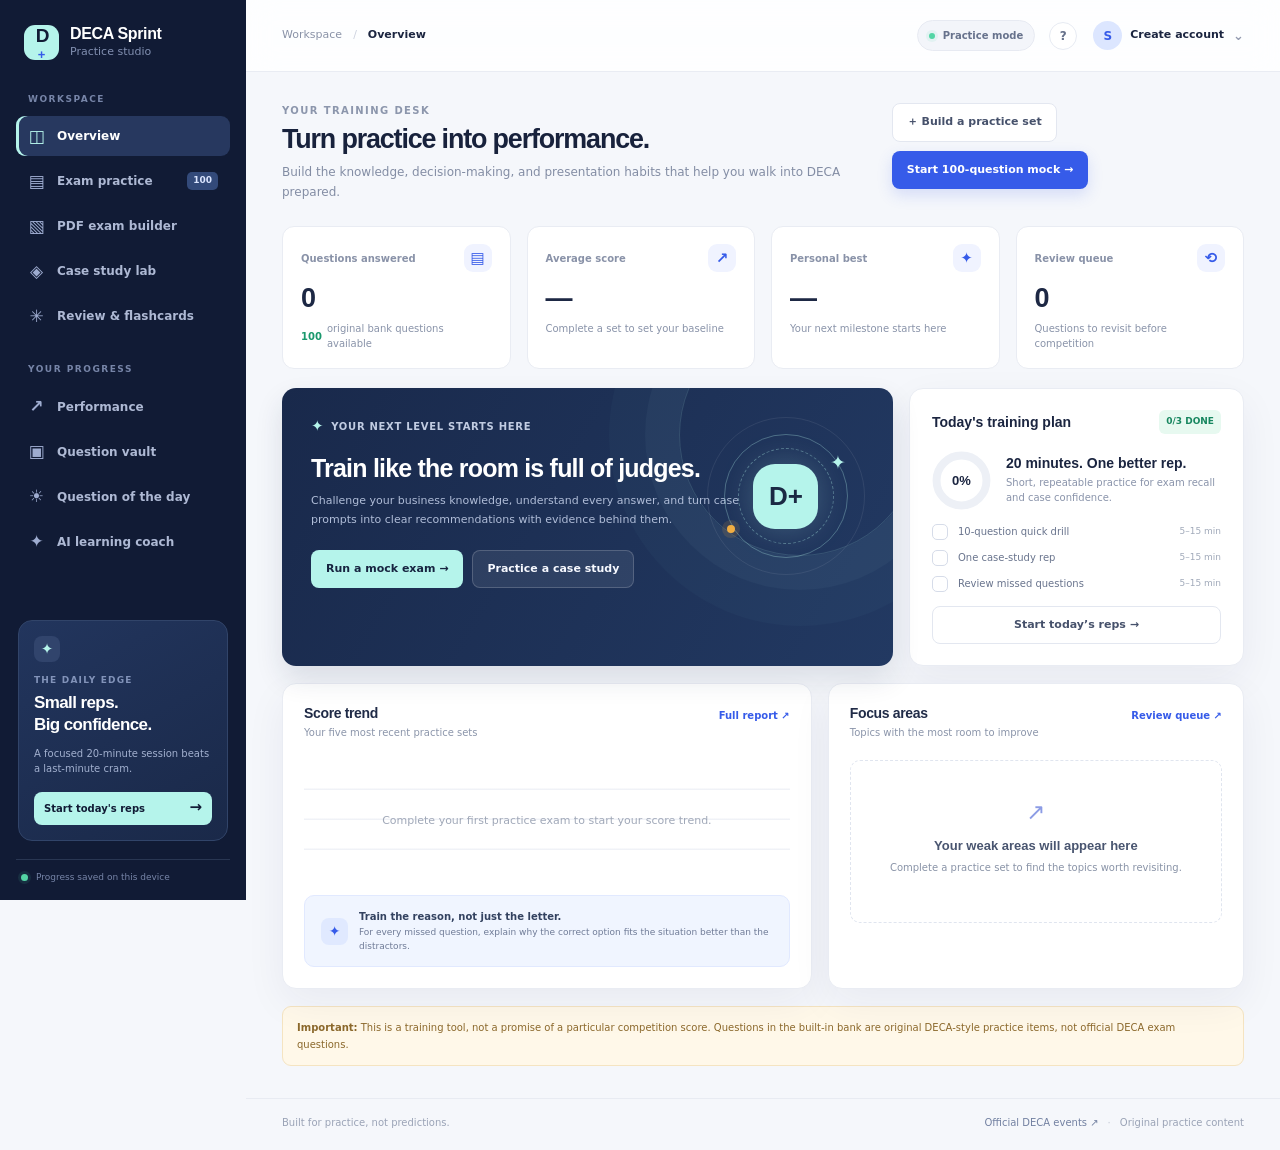
==== commit 2d62bcbc: "Add files via upload" ====
--- a/DECA_Sprint.html
+++ b/DECA_Sprint.html
@@ -30,7 +30,11 @@
 .answer-option.correct-choice{border-color:#b5e9d4;background:#f0fbf6}.answer-option.correct-choice .answer-letter{border-color:#1d986b;background:#1d986b;color:#fff}.answer-option.incorrect-choice{border-color:#f0c7cc;background:#fff6f7}.answer-option.incorrect-choice .answer-letter{border-color:#c44d5b;background:#c44d5b;color:#fff}.answer-option:disabled{cursor:default}
 @media(max-width:760px){.app-shell{display:block}}
 
-</style>
+/* PDF exam builder */
+.pdf-builder-grid{display:grid;grid-template-columns:minmax(0,1.45fr) minmax(260px,.75fr);gap:17px;align-items:start}.pdf-drop{border:1px dashed #cbd4e6;border-radius:12px;padding:25px;text-align:center;background:#fafbff}.pdf-drop .section-title{margin:4px 0}.pdf-drop .section-desc{max-width:550px;margin:5px auto 16px}.pdf-file-chip{display:flex;gap:10px;align-items:center;text-align:left;background:#fff;border:1px solid var(--line);padding:12px;border-radius:9px;margin-top:15px}.pdf-file-chip>span{font-size:21px;color:var(--blue)}.pdf-file-chip div{flex:1;min-width:0}.pdf-file-chip strong,.pdf-file-chip small{display:block;overflow-wrap:anywhere}.pdf-file-chip strong{font-size:11px}.pdf-file-chip small{font-size:9px;color:var(--muted);margin-top:2px}.pdf-summary{display:grid;grid-template-columns:repeat(3,1fr);gap:10px;margin-top:16px}.pdf-summary>div{background:#f7f8fc;border:1px solid #eaedf5;border-radius:9px;padding:12px}.pdf-summary strong,.pdf-summary span{display:block}.pdf-summary strong{font:800 20px Manrope,sans-serif}.pdf-summary span{font-size:9px;color:var(--muted)}.pdf-preview-list{display:grid;gap:10px;margin-top:16px}.pdf-preview-item{border:1px solid #e8ebf2;border-radius:9px;padding:13px}.pdf-preview-item>strong{display:block;font-size:11px;line-height:1.6}.pdf-preview-item ol{margin:8px 0 5px;padding-left:24px;color:#64708a;font-size:10px;line-height:1.7}.pdf-preview-item small{font-size:9px;color:#8c96aa}.pdf-start-row{display:flex;justify-content:space-between;align-items:end;gap:14px;margin-top:17px;padding-top:15px;border-top:1px solid var(--line)}.pdf-start-row>div{width:150px;flex:none}.pdf-start-row .btn{min-height:42px}.pdf-feature-list{display:grid;gap:16px;margin-top:20px}.pdf-feature-list>div{display:flex;gap:10px;align-items:flex-start}.pdf-feature-list>div>span{display:grid;place-items:center;flex:none;width:23px;height:23px;background:#eaf8f1;color:#16855c;border-radius:7px;font-weight:900}.pdf-feature-list p{margin:0;font-size:10px;color:#818ba1;line-height:1.65}.pdf-feature-list strong{color:#35415e;font-size:11px}.pdf-clock{background:#fff;border:1px solid #e4e8f1;border-radius:10px;padding:9px 15px;text-align:center;min-width:125px}.pdf-clock span{display:block;font-size:8px;letter-spacing:1px;font-weight:800;color:#8993a8}.pdf-clock strong{display:block;font:800 23px Manrope,sans-serif;color:#25314e}.pdf-clock.danger strong{color:#cc4e5d}.pdf-result-list{display:grid;gap:13px}.pdf-result-item{padding:16px;border:1px solid #e7ebf3;border-radius:10px}.pdf-result-item h3{font-size:13px;line-height:1.7;margin:12px 0 8px}.pdf-result-item p{font-size:10px;color:#68738b;line-height:1.7}.pdf-result-options{display:grid;gap:6px}.pdf-result-options>div{padding:8px 10px;border-radius:7px;background:#f8f9fc;color:#66718a;font-size:10px}.pdf-result-options>div.right{background:#eaf8f1;color:#247554;border:1px solid #cceedd}.pdf-explanation{background:#f5f7ff;padding:11px;border-radius:8px}.pill.green{background:#eaf8f1;color:#19865e}.pill.red{background:#fff0f1;color:#b63d4c}
+@media(max-width:1000px){.pdf-builder-grid{grid-template-columns:1fr}}@media(max-width:760px){.pdf-start-row{align-items:stretch;flex-direction:column}.pdf-start-row>div{width:100%}.pdf-start-row .btn{width:100%}.pdf-clock{min-width:100px}.pdf-result-item{padding:12px}}
+
+  </style>
 </head>
 <body>
   <div class="app-shell">
@@ -43,6 +47,7 @@
       <nav class="primary-nav" aria-label="Main navigation">
         <button class="nav-item active" data-view="dashboard"><span class="nav-icon">◫</span><span>Overview</span></button>
         <button class="nav-item" data-view="exam-setup"><span class="nav-icon">▤</span><span>Exam practice</span><span class="nav-count">100</span></button>
+        <button class="nav-item" data-view="pdf-practice"><span class="nav-icon">▧</span><span>PDF exam builder</span></button>
         <button class="nav-item" data-view="case-coach"><span class="nav-icon">◈</span><span>Case study lab</span></button>
         <button class="nav-item" data-view="review"><span class="nav-icon">✳</span><span>Review & flashcards</span><span id="reviewNavCount" class="nav-dot"></span></button>
       </nav>
@@ -83,6 +88,7 @@
   </div>
   <div id="toast" class="toast" role="status" aria-live="polite"></div>
   <input id="importFile" type="file" accept=".csv,.json,application/json,text/csv" hidden />
+  <input id="pdfFile" type="file" accept="application/pdf,.pdf" hidden />
   <script>
 /* Original DECA-style practice questions. Not official DECA exam content. */
 let questionSequence = 0;
@@ -213,8 +219,8 @@
 
 if (typeof window !== 'undefined') window.DECA_QUESTIONS = QUESTIONS;
 
-</script>
-<script>
+  </script>
+  <script>
 (() => {
   'use strict';
 
@@ -280,10 +286,16 @@
   let studyFlipped = false;
   let caseSession = loadCaseDraft();
   let caseInterval = null;
+  let pdfInterval = null;
+  let pdfQuestions = [];
+  let pdfFileName = '';
+  let pdfQuiz = null;
+  let pdfResults = null;
   let toastTimeout = null;
   const content = document.getElementById('appContent');
   const toastEl = document.getElementById('toast');
   const importInput = document.getElementById('importFile');
+  const pdfInput = document.getElementById('pdfFile');
 
   function persist() {
     try { localStorage.setItem(STORAGE_KEY, JSON.stringify(store)); }
@@ -363,10 +375,11 @@
   function stopExamTimer() { if (examInterval) clearInterval(examInterval); examInterval = null; }
   function stopCaseTimer() { if (caseInterval) clearInterval(caseInterval); caseInterval = null; }
   function showView(next, force=false) {
+    if (pdfQuiz && next !== 'pdf-practice') { showToast('Submit or cancel your PDF practice session before leaving this screen.'); return; }
     if (activeExam && next !== 'exam') { showToast('Finish or submit your current exam before leaving this screen.'); return; }
     view = next;
     document.querySelectorAll('[data-view]').forEach(el=>el.classList.toggle('active', el.dataset.view===next));
-    const labels = { dashboard:'Overview','daily':'Question of the day',coach:'AI learning coach',account:'Account & sync','exam-setup':'Exam practice', exam:'Exam in progress', results:'Answer key & results','case-coach':'Case study lab', review:'Review & flashcards', progress:'Performance', vault:'Question vault' };
+    const labels = { dashboard:'Overview','daily':'Question of the day',coach:'AI learning coach',account:'Account & sync','exam-setup':'Exam practice','pdf-practice':'PDF exam builder', exam:'Exam in progress', results:'Answer key & results','case-coach':'Case study lab', review:'Review & flashcards', progress:'Performance', vault:'Question vault' };
     document.getElementById('pageCrumb').textContent = labels[next] || 'Workspace';
     render();
     content.focus({preventScroll:true});
@@ -375,7 +388,7 @@
   }
   function render() {
     const renderers = {
-      dashboard: renderDashboard, 'exam-setup': renderSetup, exam: renderExam, results: renderResults,
+      dashboard: renderDashboard, 'exam-setup': renderSetup, 'pdf-practice': renderPdfPractice, exam: renderExam, results: renderResults,
       'case-coach': renderCases, review: renderReview, progress: renderProgress, vault: renderVault, daily: renderDailyQuestion, coach: renderLearningCoach, account: renderAccount
     };
     content.innerHTML = (renderers[view] || renderDashboard)();
@@ -708,6 +721,84 @@
       <aside><section class="panel review-stats"><h2 class="section-title">Your review queue</h2><p class="section-desc">Missed questions are added automatically after an exam.</p><div class="review-counter"><span>Questions to revisit</span><strong>${due.length}</strong></div><div class="review-track"><span style="width:${Math.max(0,Math.min(100,store.masteredIds.length/(Math.max(1,store.reviewIds.length))*100))}%"></span></div><div class="review-counter"><span>Marked mastered</span><strong>${store.masteredIds.filter(id=>store.reviewIds.includes(id)).length}</strong></div><hr class="rule"/><div class="panel-heading" style="margin-bottom:8px"><div><h2 class="section-title">Priority concepts</h2><p class="section-desc">Choose one to jump to the card.</p></div></div><div class="missed-list">${sideDue || `<div class="section-desc">Your queue is clear. Keep your knowledge sharp with a mixed warm-up.</div>`}</div>${due.length?button('Clear queue by reviewing','study-next','btn btn-secondary btn-full','style="margin-top:12px"'):''}</section><div class="tip-strip"><div class="tip-icon">✦</div><div><strong>Active recall beats rereading.</strong><p>Say the answer in your own words before flipping. A correct guess without a reason is a cue to review again.</p></div></div></aside></div>`;
   }
 
+  // PDF exam builder. PDF text is extracted in-browser with PDF.js; no file is uploaded to a server.
+  function renderPdfPractice() {
+    if (pdfResults) return renderPdfResults();
+    if (pdfQuiz) return renderPdfQuiz();
+    const extracted = pdfQuestions.length;
+    const keyed = pdfQuestions.filter(q=>q.answer).length;
+    return `<div class="header-row"><div><div class="eyebrow">BRING YOUR OWN MATERIALS</div><h1 class="page-title">Turn a PDF into a timed exam.</h1><p class="page-subtitle">Upload a practice test or study packet. DECA Sprint will extract numbered questions and A–D choices, look for an answer key, then quiz you through the extracted set.</p></div><div class="header-actions">${button('Back to overview','back-dashboard','btn btn-secondary')}</div></div>
+      <div class="pdf-builder-grid"><section class="panel panel-pad"><div class="pdf-drop"><div class="import-symbol">▧</div><h2 class="section-title">Upload a PDF</h2><p class="section-desc">Best results come from text-based PDFs with numbered questions and choices labeled A, B, C, and D. Scanned image-only PDFs need OCR and may not work.</p>${button(pdfFileName?'Choose a different PDF':'Choose PDF file','choose-pdf','btn btn-primary')}<div class="field-note">PDF is processed locally in your browser. It is not sent to a server.</div>${pdfFileName?`<div class="pdf-file-chip"><span>▤</span><div><strong>${escapeHtml(pdfFileName)}</strong><small>${extracted} questions extracted</small></div><button class="link-btn" data-action="clear-pdf">Remove</button></div>`:''}</div>
+      ${extracted?`<div class="pdf-summary"><div><strong>${extracted}</strong><span>questions found</span></div><div><strong>${keyed}/${extracted}</strong><span>answers detected</span></div><div><strong>${pdfQuestions.filter(q=>q.options.every(Boolean)).length}</strong><span>with 4 choices</span></div></div><div class="disclaimer" style="margin-top:14px">${keyed===extracted?'An answer key was detected for every extracted question. Review the preview to catch formatting errors.':`An answer key was detected for ${keyed} of ${extracted} questions. Questions without a key can still be practiced, but won’t count toward your score until you provide the correct answers.`} Check the preview carefully; PDF layouts vary.</div><div class="pdf-preview-list">${pdfQuestions.slice(0,5).map((q,i)=>`<article class="pdf-preview-item"><strong>Q${i+1}. ${escapeHtml(q.question)}</strong><ol type="A">${q.options.map(o=>`<li>${escapeHtml(o||'[Choice not detected]')}</li>`).join('')}</ol><small>${q.answer?`Detected answer: ${q.answer}`:'No answer key detected'}${q.explanation?` · Explanation found`:''}</small></article>`).join('')}${extracted>5?`<p class="field-note">Showing first 5 of ${extracted} extracted questions.</p>`:''}</div><div class="pdf-start-row"><div><label class="form-label" for="pdfMinutes">Timer length (minutes)</label><input class="field" id="pdfMinutes" type="number" min="1" max="300" value="${Math.max(1,Math.ceil(extracted*42/60))}" /></div>${button(`Start all ${extracted} questions →`,'start-pdf-quiz','btn btn-primary')}</div>`:`<div class="empty-state" style="margin-top:16px"><div class="empty-symbol">↥</div><strong>Your extracted questions will appear here</strong><p>Upload a PDF to extract the question text, answer choices, answer key, and any explanations the parser can recognize.</p></div>`}</section>
+      <aside class="panel panel-pad"><h2 class="section-title">What gets extracted?</h2><div class="pdf-feature-list"><div><span>✓</span><p><strong>Question text</strong><br/>Numbered multiple-choice questions</p></div><div><span>✓</span><p><strong>Answer choices</strong><br/>Choices labeled A–D, including wrapped lines</p></div><div><span>✓</span><p><strong>Answer key</strong><br/>Looks for common answer-key formats</p></div><div><span>✓</span><p><strong>Timed quiz + answer review</strong><br/>Navigate questions, submit, then review detected answers</p></div></div><div class="disclaimer" style="margin-top:16px">Important: extraction is best-effort. Multi-column PDFs, scanned pages, tables, and unusual answer-key formats can be misread. Verify the preview before starting. Only upload materials you are allowed to use.</div></aside></div>`;
+  }
+  function renderPdfQuiz() {
+    const q=pdfQuiz.questions[pdfQuiz.index];
+    const mins=Math.floor(pdfQuiz.remaining/60), secs=pdfQuiz.remaining%60;
+    return `<div class="header-row"><div><div class="eyebrow">PDF PRACTICE SESSION</div><h1 class="page-title">${escapeHtml(pdfFileName||'Uploaded practice test')}</h1><p class="page-subtitle">Question ${pdfQuiz.index+1} of ${pdfQuiz.questions.length} · Answers and explanations appear after submission.</p></div><div class="pdf-clock ${pdfQuiz.remaining<60?'danger':''}"><span>TIME REMAINING</span><strong>${String(mins).padStart(2,'0')}:${String(secs).padStart(2,'0')}</strong></div></div>
+      <div class="exam-layout"><section class="panel question-panel"><div class="question-meta"><span class="pill blue">PDF question ${pdfQuiz.index+1}</span><span class="question-counter">${Object.keys(pdfQuiz.answers).length} answered</span></div><h2 class="question-stem">${escapeHtml(q.question)}</h2><div class="answer-list">${q.options.map((option,i)=>{const key='ABCD'[i];return `<button class="answer-option ${pdfQuiz.answers[pdfQuiz.index]===key?'selected':''}" data-action="pdf-answer" data-key="${key}"><span class="answer-letter">${key}</span><span class="answer-copy">${escapeHtml(option||'[Choice not detected]')}</span><span class="answer-radio">${pdfQuiz.answers[pdfQuiz.index]===key?'✓':''}</span></button>`;}).join('')}</div><div class="question-foot"><span class="field-note">Choose one answer. You can change it before submitting.</span><div class="question-foot-right">${button('← Previous','pdf-prev','btn btn-secondary',pdfQuiz.index===0?'disabled':'')}${button(pdfQuiz.index===pdfQuiz.questions.length-1?'Review & submit →':'Next question →','pdf-next','btn btn-primary')}</div></div></section><aside class="question-side"><section class="panel question-map"><div class="panel-heading"><div><h2 class="section-title">Question map</h2><p class="section-desc">Jump to any question.</p></div></div><div class="question-grid">${pdfQuiz.questions.map((item,i)=>`<button class="question-number ${i===pdfQuiz.index?'current':''} ${pdfQuiz.answers[i]?'answered':''}" data-action="pdf-jump" data-index="${i}">${i+1}</button>`).join('')}</div><div class="map-legend"><span><i class="legend-current"></i>Current</span><span><i class="legend-answered"></i>Answered</span><span><i class="legend-empty"></i>Unanswered</span></div></section><section class="panel submit-card"><h2 class="section-title">Ready to finish?</h2><p class="section-desc">${pdfQuiz.questions.length-Object.keys(pdfQuiz.answers).length} unanswered question(s) remaining.</p>${button('Submit & see answers','finish-pdf-quiz','btn btn-primary btn-full')}<button class="link-btn" data-action="cancel-pdf-quiz" style="margin-top:10px">Cancel session</button></section></aside></div>`;
+  }
+  function renderPdfResults() {
+    const r=pdfResults, pct=r.scored?Math.round(r.correct/r.scored*100):null;
+    return `<div class="header-row"><div><div class="eyebrow">SESSION COMPLETE</div><h1 class="page-title">Your PDF answer review.</h1><p class="page-subtitle">${escapeHtml(pdfFileName||'Uploaded PDF')} · ${r.questions.length} questions · ${formatDuration(r.elapsed)}</p></div><div class="header-actions">${button('Practice again','pdf-restart','btn btn-primary')} ${button('Upload another PDF','clear-pdf','btn btn-secondary')}</div></div><section class="results-hero"><div><div class="eyebrow">YOUR RESULT</div><h2 class="results-title">${pct===null?'Answers reviewed':`${pct}% correct`}</h2><p class="results-copy">${r.correct} correct of ${r.scored} questions with a detected answer key. ${r.questions.length-r.scored} questions had no detected key and were excluded from scoring.</p></div><div class="score-ring"><span class="score-num">${pct===null?'—':pct+'%'}</span></div></section><section class="panel panel-pad" style="margin-top:17px"><div class="panel-heading"><div><h2 class="section-title">Question-by-question answer key</h2><p class="section-desc">Compare your selection with the answer detected in the PDF.</p></div><span class="pill">${r.questions.length} total</span></div><div class="pdf-result-list">${r.questions.map((q,i)=>{const selected=r.answers[i]||'';const ok=q.answer&&selected===q.answer;return `<article class="pdf-result-item"><div class="pdf-result-top"><span class="pill ${ok?'green':q.answer?'red':'blue'}">Question ${i+1} · ${!q.answer?'Unscored':ok?'Correct':'Incorrect / blank'}</span></div><h3>${escapeHtml(q.question)}</h3><p><strong>Your answer:</strong> ${selected||'Unanswered'}${q.answer?` · <strong>Correct answer:</strong> ${q.answer}`:' · <strong>Correct answer:</strong> Not detected'}</p><div class="pdf-result-options">${q.options.map((o,j)=>`<div class="${q.answer==='ABCD'[j]?'right':''}"><strong>${'ABCD'[j]}.</strong> ${escapeHtml(o||'[Choice not detected]')}</div>`).join('')}</div>${q.explanation?`<p class="pdf-explanation"><strong>Explanation from PDF:</strong> ${escapeHtml(q.explanation)}</p>`:''}</article>`;}).join('')}</div></section>`;
+  }
+  function stopPdfTimer(){if(pdfInterval)clearInterval(pdfInterval);pdfInterval=null;}
+  function startPdfQuiz(){
+    if(!pdfQuestions.length){showToast('Upload a PDF and extract questions first.');return;}
+    const mins=Math.max(1,Math.min(300,Number(document.getElementById('pdfMinutes')?.value)||Math.ceil(pdfQuestions.length*42/60)));
+    pdfResults=null;pdfQuiz={questions:pdfQuestions.map(q=>({...q,options:[...q.options]})),index:0,answers:{},remaining:mins*60,startedAt:Date.now(),initialSeconds:mins*60};
+    showView('pdf-practice',true);stopPdfTimer();pdfInterval=setInterval(()=>{if(!pdfQuiz)return;pdfQuiz.remaining=Math.max(0,pdfQuiz.remaining-1);const clock=document.querySelector('.pdf-clock strong');if(clock)clock.textContent=`${String(Math.floor(pdfQuiz.remaining/60)).padStart(2,'0')}:${String(pdfQuiz.remaining%60).padStart(2,'0')}`;if(pdfQuiz.remaining<=0)finishPdfQuiz(true);},1000);
+  }
+  function finishPdfQuiz(timedOut=false){
+    if(!pdfQuiz)return;stopPdfTimer();const elapsed=Math.max(0,Math.round((Date.now()-pdfQuiz.startedAt)/1000));const qset=pdfQuiz.questions;const answers={...pdfQuiz.answers};const scored=qset.filter(q=>q.answer).length;const correct=qset.filter((q,i)=>q.answer&&answers[i]===q.answer).length;
+    pdfResults={questions:qset,answers,scored,correct,elapsed,timedOut};pdfQuiz=null;render();if(timedOut)showToast('Time is up. Your PDF exam has been submitted.');window.scrollTo({top:0,behavior:'smooth'});
+  }
+  function loadPdfJs(){
+    if(window.pdfjsLib)return Promise.resolve(window.pdfjsLib);
+    if(window.pdfJsLoading)return window.pdfJsLoading;
+    window.pdfJsLoading=new Promise((resolve,reject)=>{const script=document.createElement('script');script.src='https://cdnjs.cloudflare.com/ajax/libs/pdf.js/3.11.174/pdf.min.js';script.onload=()=>{window.pdfjsLib.GlobalWorkerOptions.workerSrc='https://cdnjs.cloudflare.com/ajax/libs/pdf.js/3.11.174/pdf.worker.min.js';resolve(window.pdfjsLib);};script.onerror=()=>reject(new Error('PDF reader could not load. Connect to the internet and try again.'));document.head.appendChild(script);});
+    return window.pdfJsLoading;
+  }
+  async function extractPdf(file){
+    if(!file)return;if(file.size>40*1024*1024){showToast('Please choose a PDF smaller than 40 MB.');return;}
+    pdfFileName=file.name;pdfQuestions=[];pdfResults=null;pdfQuiz=null;showView('pdf-practice',true);content.innerHTML='<section class="panel panel-pad"><h2 class="section-title">Reading your PDF…</h2><p class="section-desc" id="pdfProgress">Loading the PDF reader.</p><div class="progress-track"><span style="width:35%"></span></div></section>';
+    try{
+      const lib=await loadPdfJs();const data=new Uint8Array(await file.arrayBuffer());const doc=await lib.getDocument({data}).promise;let lines=[];
+      for(let pageNo=1;pageNo<=doc.numPages;pageNo++){
+        const page=await doc.getPage(pageNo);const tc=await page.getTextContent();const rows=new Map();
+        for(const item of tc.items){if(!item.str||!item.str.trim())continue;const y=Math.round(item.transform[5]/2)*2;const row=rows.get(y)||[];row.push({x:item.transform[4],text:item.str});rows.set(y,row);}
+        const pageLines=[...rows.entries()].sort((a,b)=>b[0]-a[0]).map(([,items])=>items.sort((a,b)=>a.x-b.x).map(x=>x.text).join(' ').replace(/\s+/g,' ').trim()).filter(Boolean);
+        lines.push(...pageLines,'');const prog=document.getElementById('pdfProgress');if(prog)prog.textContent=`Reading page ${pageNo} of ${doc.numPages}…`;
+      }
+      pdfQuestions=parsePdfQuestionText(lines.join('\n'));
+      if(!pdfQuestions.length)throw new Error('No numbered multiple-choice questions were detected. Try a text-based PDF with questions numbered 1. / 1) and choices labeled A. through D.');
+      showView('pdf-practice',true);showToast(`Extracted ${pdfQuestions.length} question${pdfQuestions.length===1?'':'s'} from the PDF.`);
+    }catch(err){pdfFileName='';pdfQuestions=[];showView('pdf-practice',true);showToast(err.message||'Could not read this PDF.');}
+    pdfInput.value='';
+  }
+  function parsePdfQuestionText(text){
+    const lines=text.split(/\n/).map(s=>s.replace(/\s+/g,' ').trim()).filter(Boolean);const answerMap={};let inKey=false;
+    for(const line of lines){if(/answer\s*key|correct\s*answers|solutions/i.test(line))inKey=true;if(inKey){const re=/(?:^|\s)(\d{1,3})\s*[.)\-:]?\s*([A-D])(?=\s|$|[,;])/gi;let m;while((m=re.exec(line)))answerMap[Number(m[1])]=m[2].toUpperCase();}}
+    const parsed=[];let cur=null,activeOption=-1,inExplanation=false,questionNo=0;
+    const startRe=/^(?:Q(?:uestion)?\s*)?(\d{1,3})\s*[.)]\s+(.+)$/i;const optRe=/^\(?([A-D])\)?\s*[.)\]:-]\s*(.*)$/i;
+    const flush=()=>{if(cur&&cur.question.trim()){const opts=cur.options.map(o=>o.trim());if(opts.some(Boolean)){while(opts.length<4)opts.push('');cur.options=opts.slice(0,4);parsed.push(cur);}}};
+    for(const line of lines){
+      if(/^(answer\s*key|correct\s*answers|solutions)\b/i.test(line)){inKey=true;continue;}
+      if(inKey)continue;
+      const qm=line.match(startRe);
+      if(qm){flush();questionNo=Number(qm[1]);cur={number:questionNo,question:qm[2].trim(),options:['','','',''],answer:answerMap[questionNo]||'',explanation:''};activeOption=-1;inExplanation=false;continue;}
+      if(!cur)continue;
+      const om=line.match(optRe);
+      if(om){activeOption='ABCD'.indexOf(om[1].toUpperCase());cur.options[activeOption]=(cur.options[activeOption]+' '+om[2]).trim();continue;}
+      if(/^(?:answer|correct answer)\s*[:\-]/i.test(line)){const m=line.match(/(?:answer|correct answer)\s*[:\-]\s*([A-D])\b/i);if(m)cur.answer=m[1].toUpperCase();continue;}
+      if(/^(?:explanation|rationale)\s*[:\-]/i.test(line)){cur.explanation=line.replace(/^(?:explanation|rationale)\s*[:\-]\s*/i,'');inExplanation=true;activeOption=-1;continue;}
+      if(inExplanation){cur.explanation+=' '+line;continue;}
+      if(activeOption>=0)cur.options[activeOption]=(cur.options[activeOption]+' '+line).trim();else cur.question+=' '+line;
+    }
+    flush();
+    return parsed.filter(q=>q.question&&q.options.filter(Boolean).length>=2).map((q,i)=>({...q,id:`pdf-${i+1}`,topic:'Uploaded PDF',cluster:'PDF practice',options:q.options.map(o=>o.replace(/\s+/g,' ').trim()),answer:q.answer||answerMap[q.number]||'',explanation:q.explanation.trim()}));
+  }
+
   // Question vault / official materials
   function renderVault() {
     const count=allQuestions().length;
@@ -830,6 +921,16 @@
       case 'open-setup': showView('exam-setup'); break;
       case 'open-case': showView('case-coach'); break;
       case 'open-vault': showView('vault'); break;
+      case 'choose-pdf': pdfInput.click(); break;
+      case 'start-pdf-quiz': startPdfQuiz(); break;
+      case 'pdf-answer': if(pdfQuiz){pdfQuiz.answers[pdfQuiz.index]=actionEl.dataset.key;render();} break;
+      case 'pdf-prev': if(pdfQuiz&&pdfQuiz.index>0){pdfQuiz.index--;render();} break;
+      case 'pdf-next': if(pdfQuiz&&pdfQuiz.index<pdfQuiz.questions.length-1){pdfQuiz.index++;render();}else if(pdfQuiz){finishPdfQuiz(false);} break;
+      case 'pdf-jump': if(pdfQuiz){pdfQuiz.index=Number(actionEl.dataset.index);render();} break;
+      case 'finish-pdf-quiz': finishPdfQuiz(false); break;
+      case 'cancel-pdf-quiz': stopPdfTimer();pdfQuiz=null;showView('pdf-practice',true);break;
+      case 'pdf-restart': pdfResults=null;startPdfQuiz();break;
+      case 'clear-pdf': stopPdfTimer();pdfQuestions=[];pdfQuiz=null;pdfResults=null;pdfFileName='';showView('pdf-practice',true);break;
       case 'full-mock': store.prefs.cluster='All clusters';store.prefs.count=100;store.prefs.level='Regional';store.prefs.mode='exam';persist();startExam();break;
       case 'daily-session': store.prefs.cluster='All clusters';store.prefs.count=10;store.prefs.mode='exam';persist();startExam('daily');break;
       case 'start-exam': startExam();break;
@@ -918,6 +1019,7 @@
     }
   });
   importInput.addEventListener('change',e=>importFile(e.target.files?.[0]));
+  pdfInput.addEventListener('change',e=>extractPdf(e.target.files?.[0]));
   document.addEventListener('keydown',e=>{
     if(view==='exam'&&activeExam&&!['INPUT','TEXTAREA','SELECT'].includes(document.activeElement.tagName)){
       const q=activeExam.questions[activeExam.index];
@@ -942,6 +1044,6 @@
   updateReviewBadge();
 })();
 
-</script>
+  </script>
 </body>
 </html>
